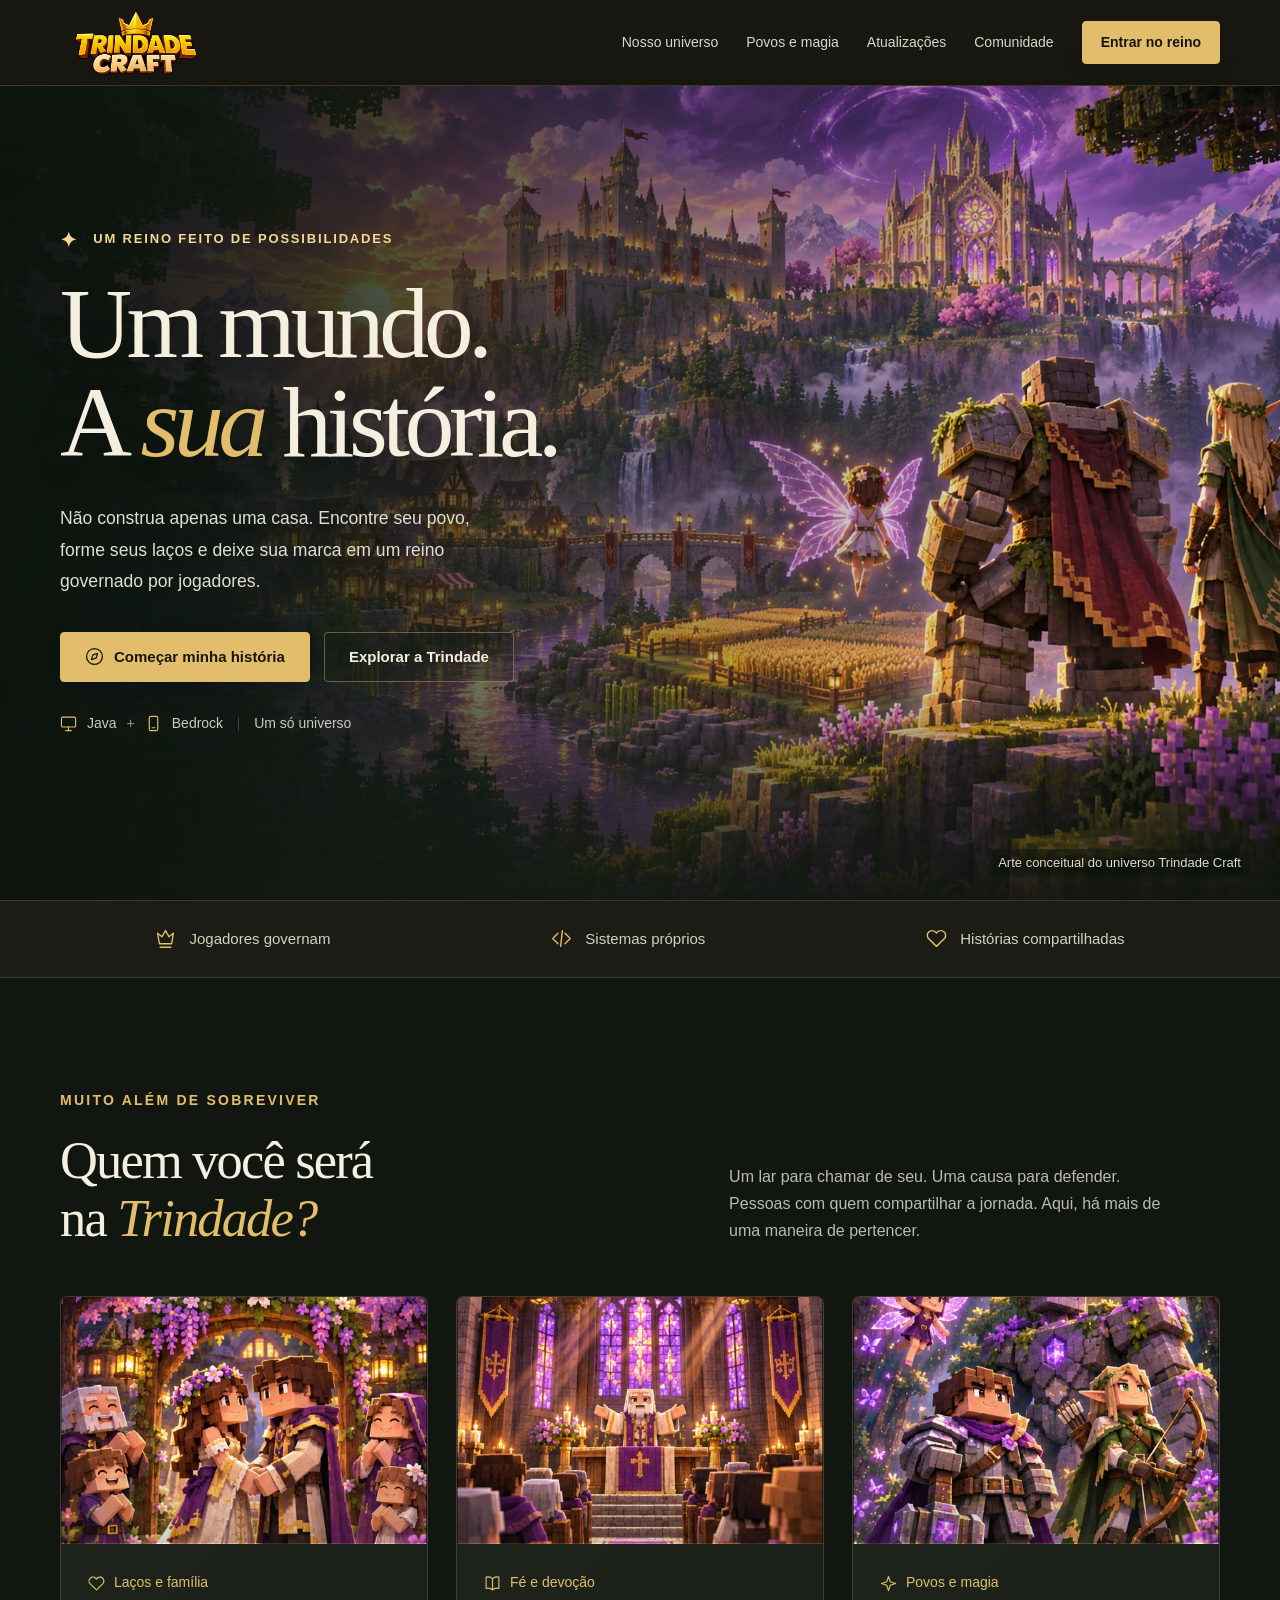
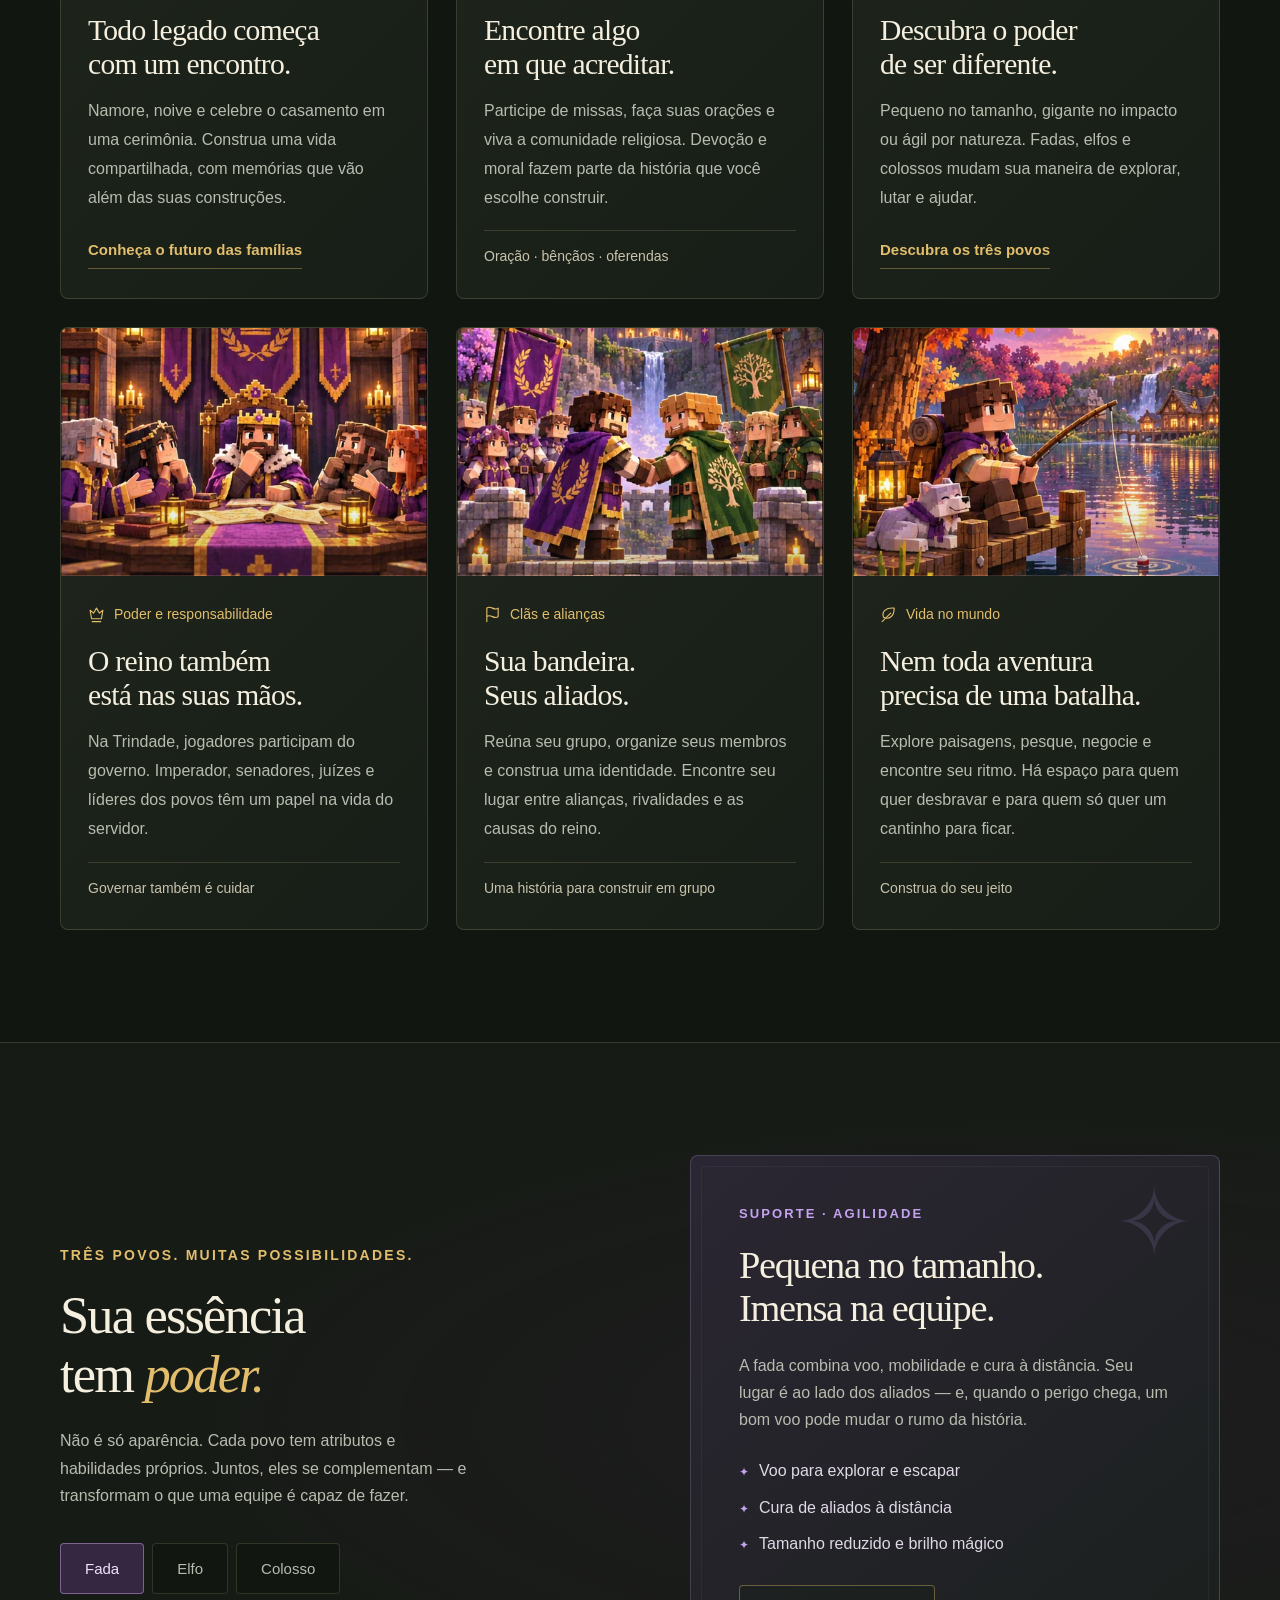
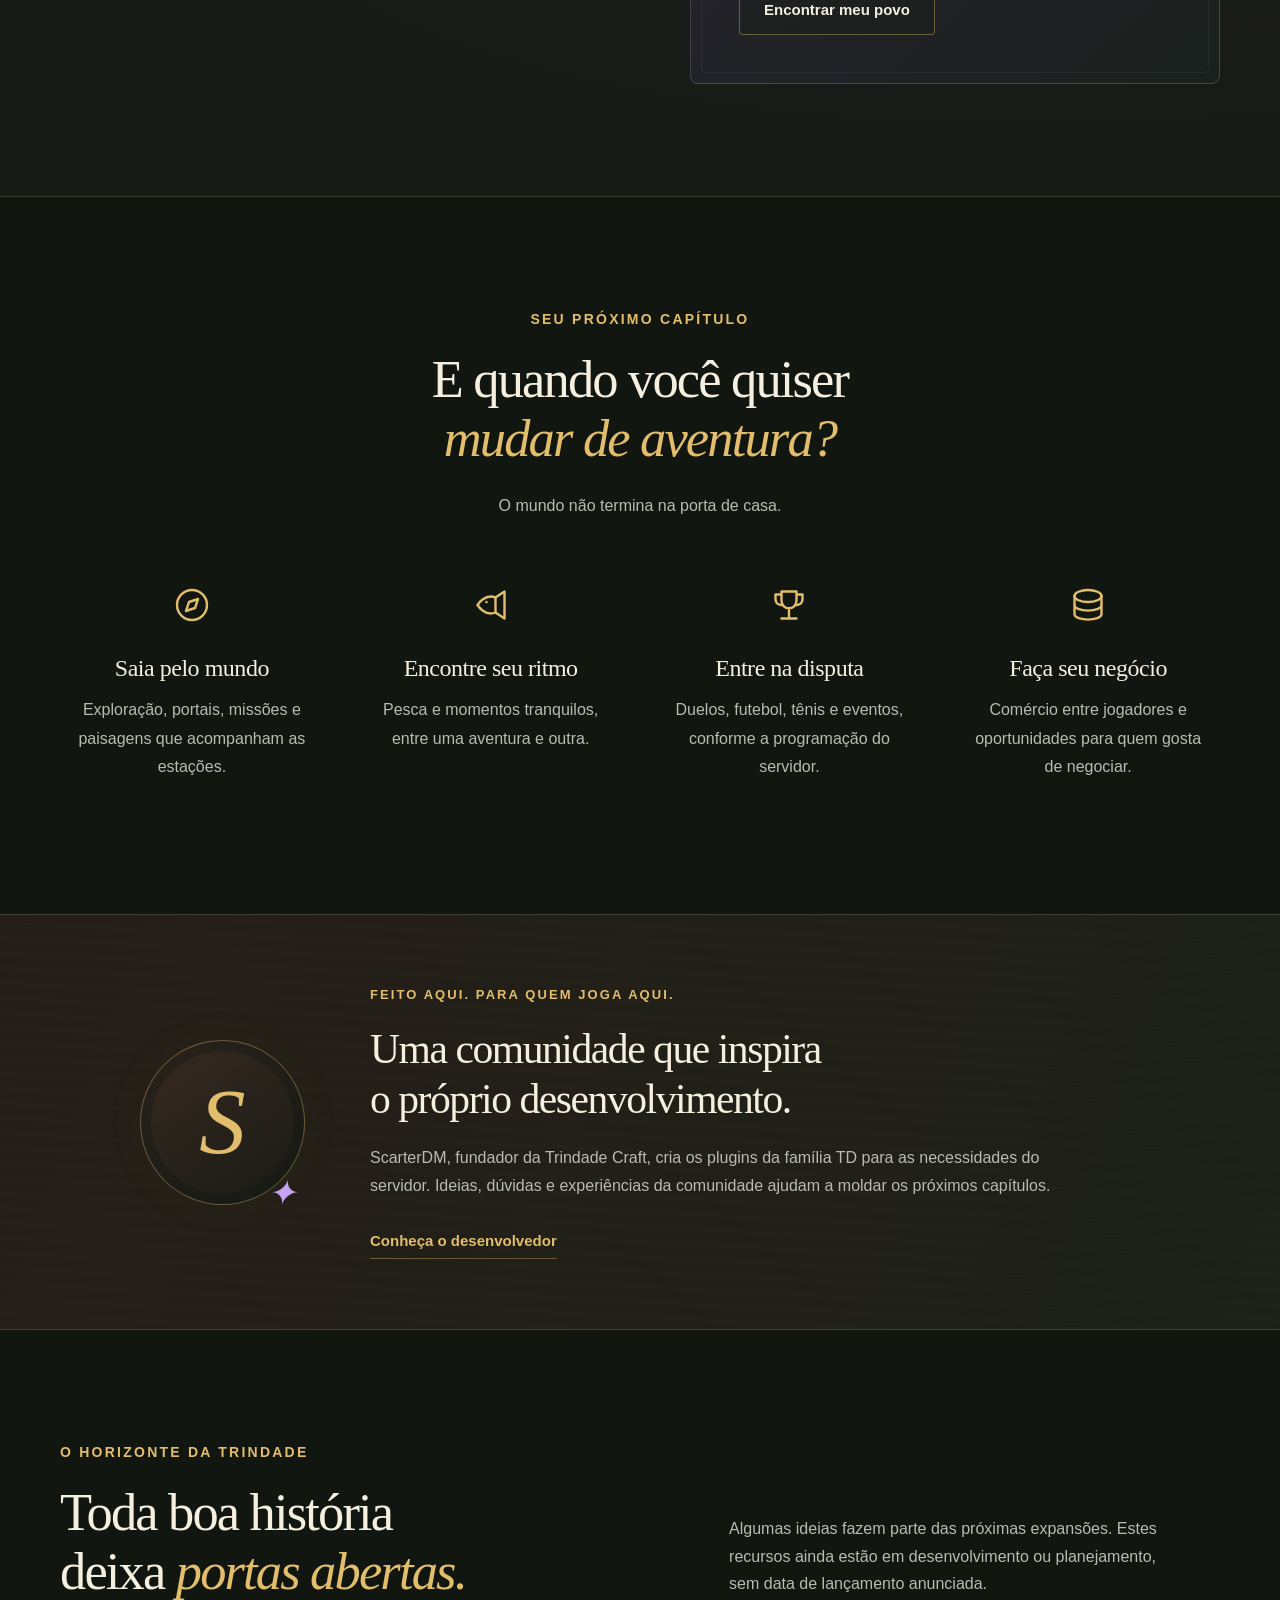
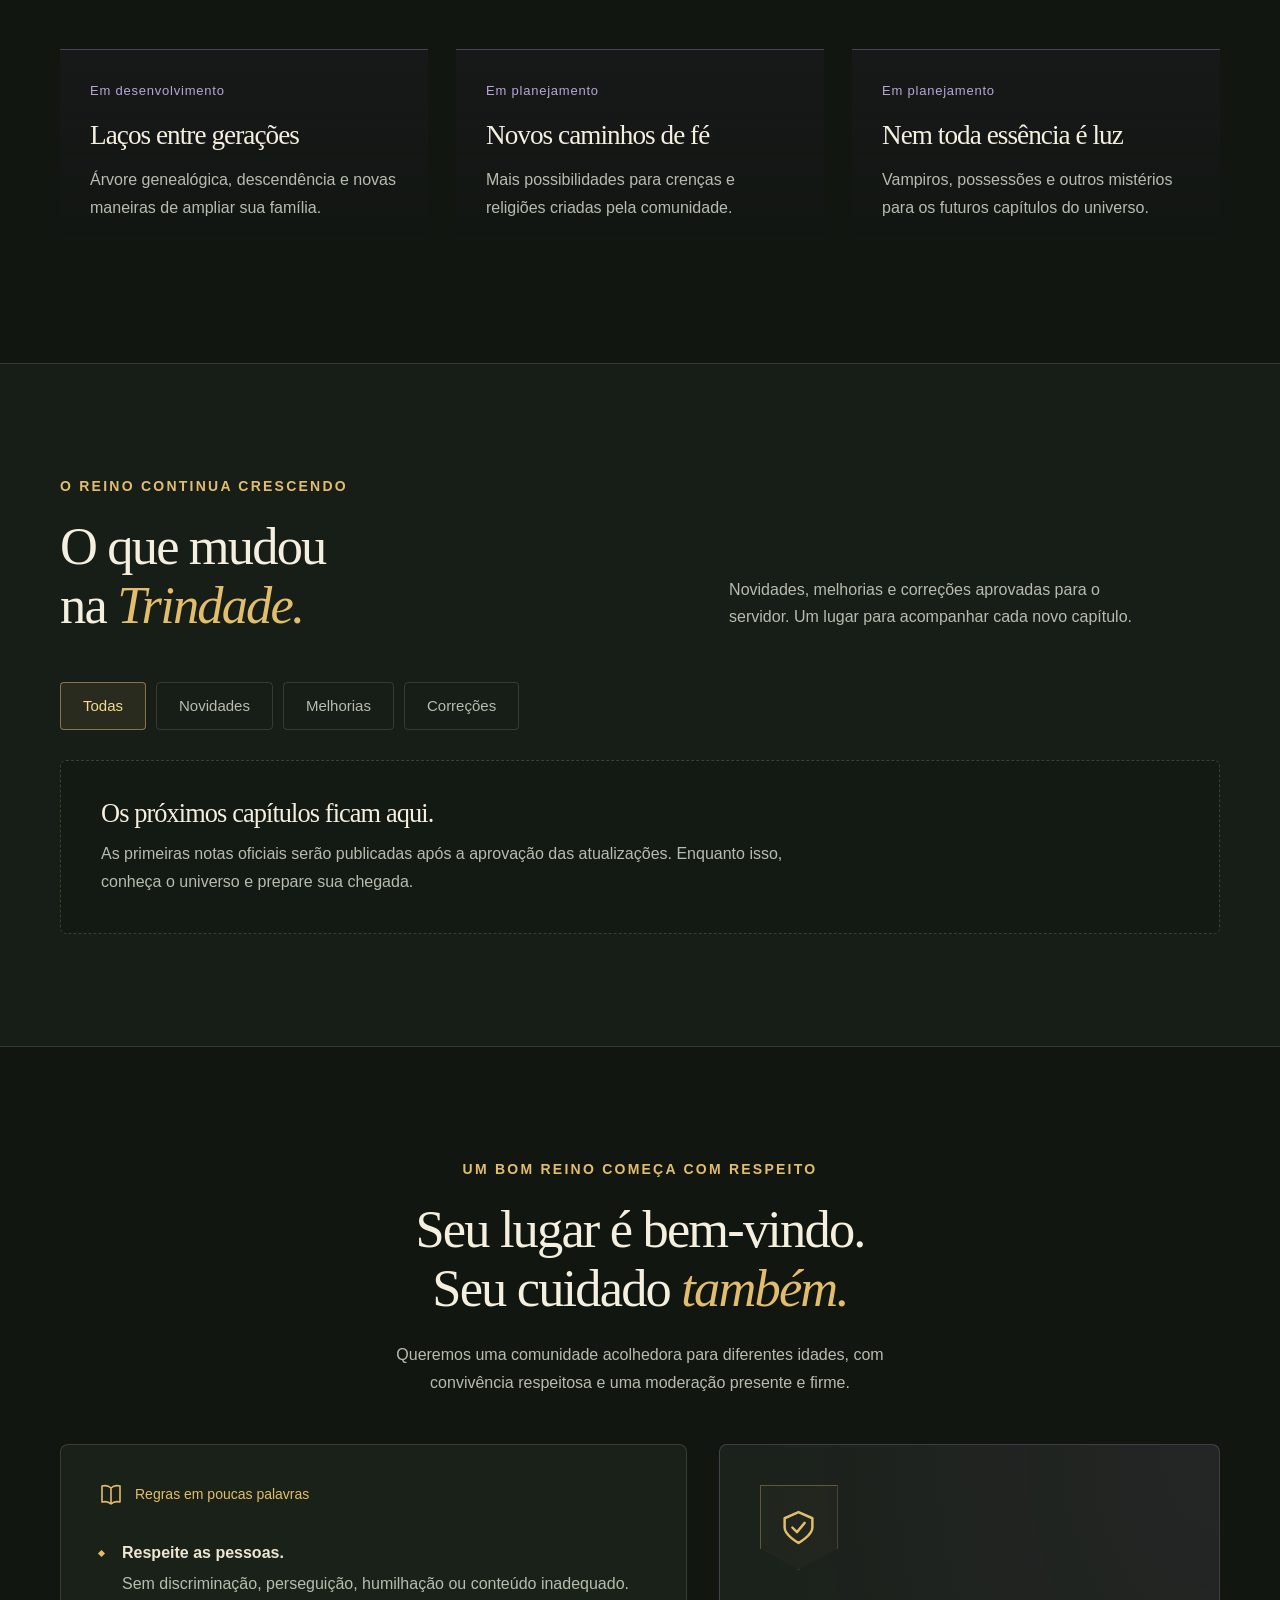
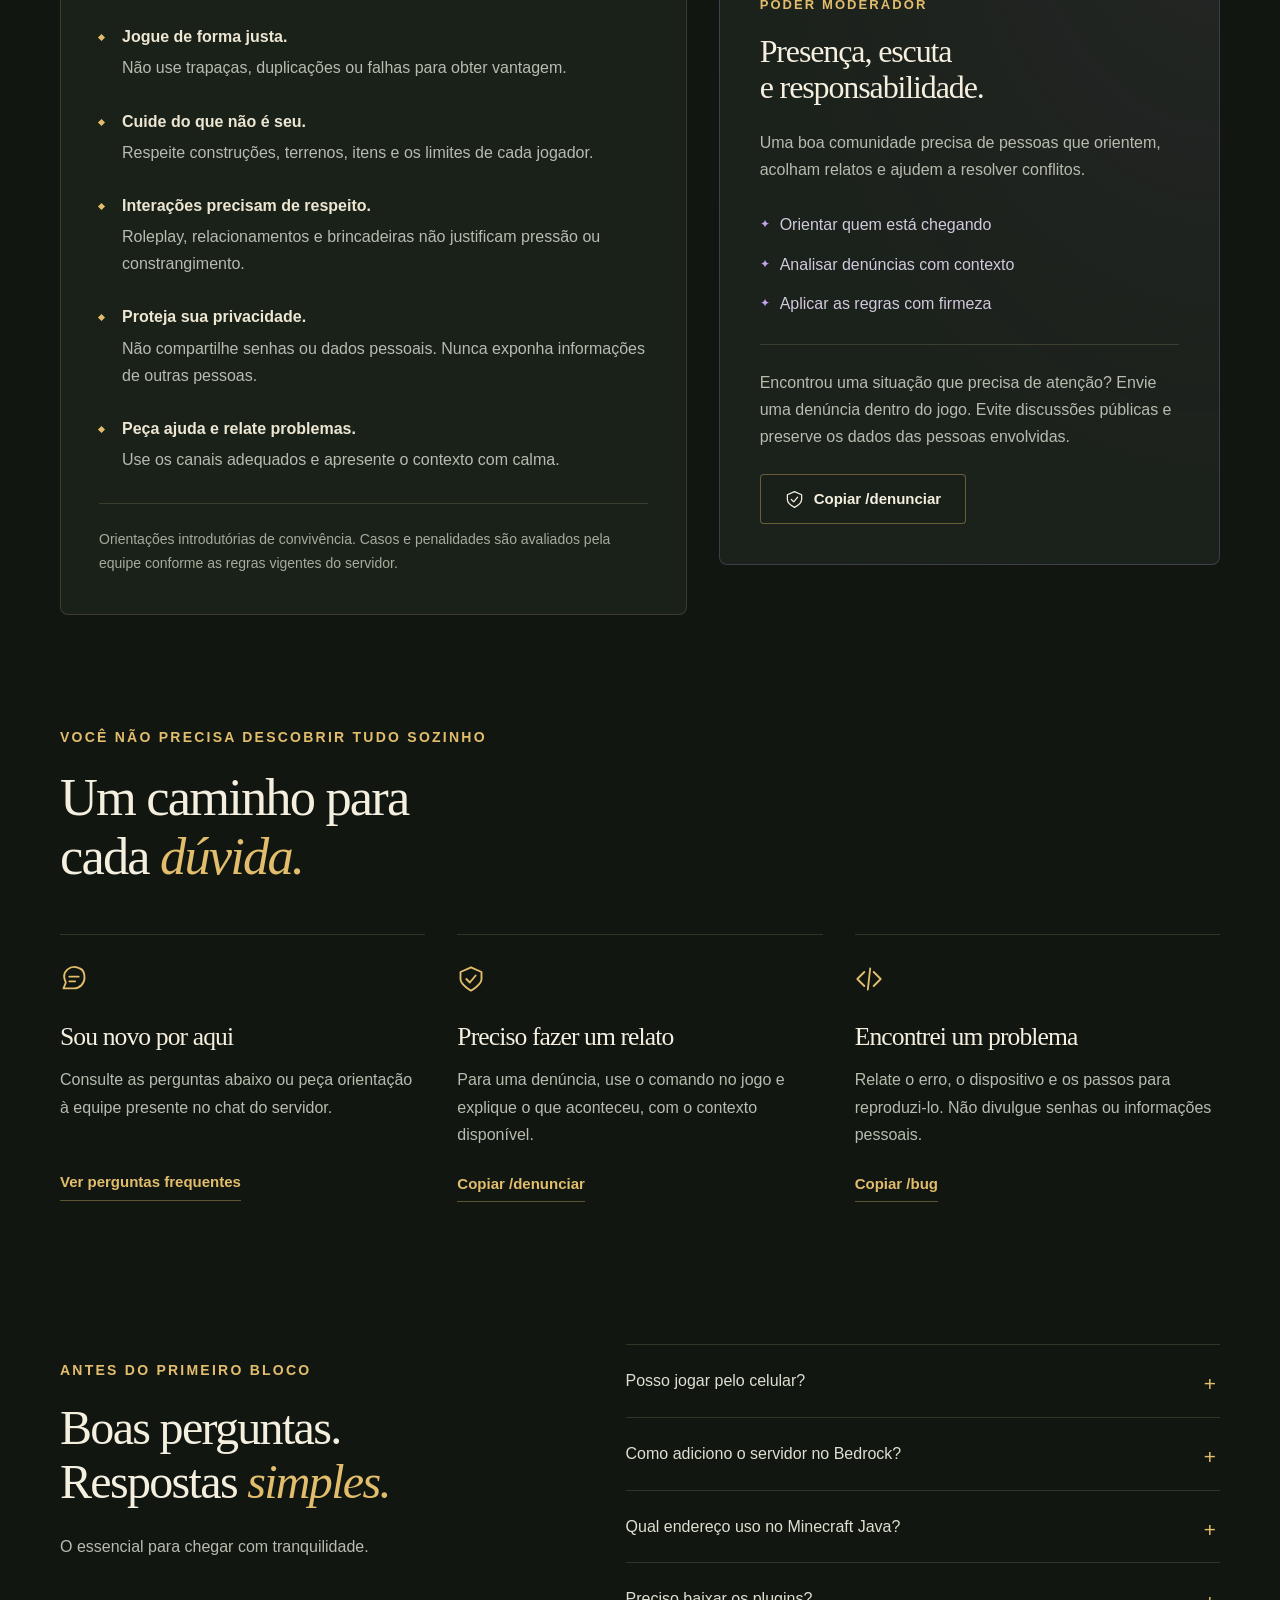
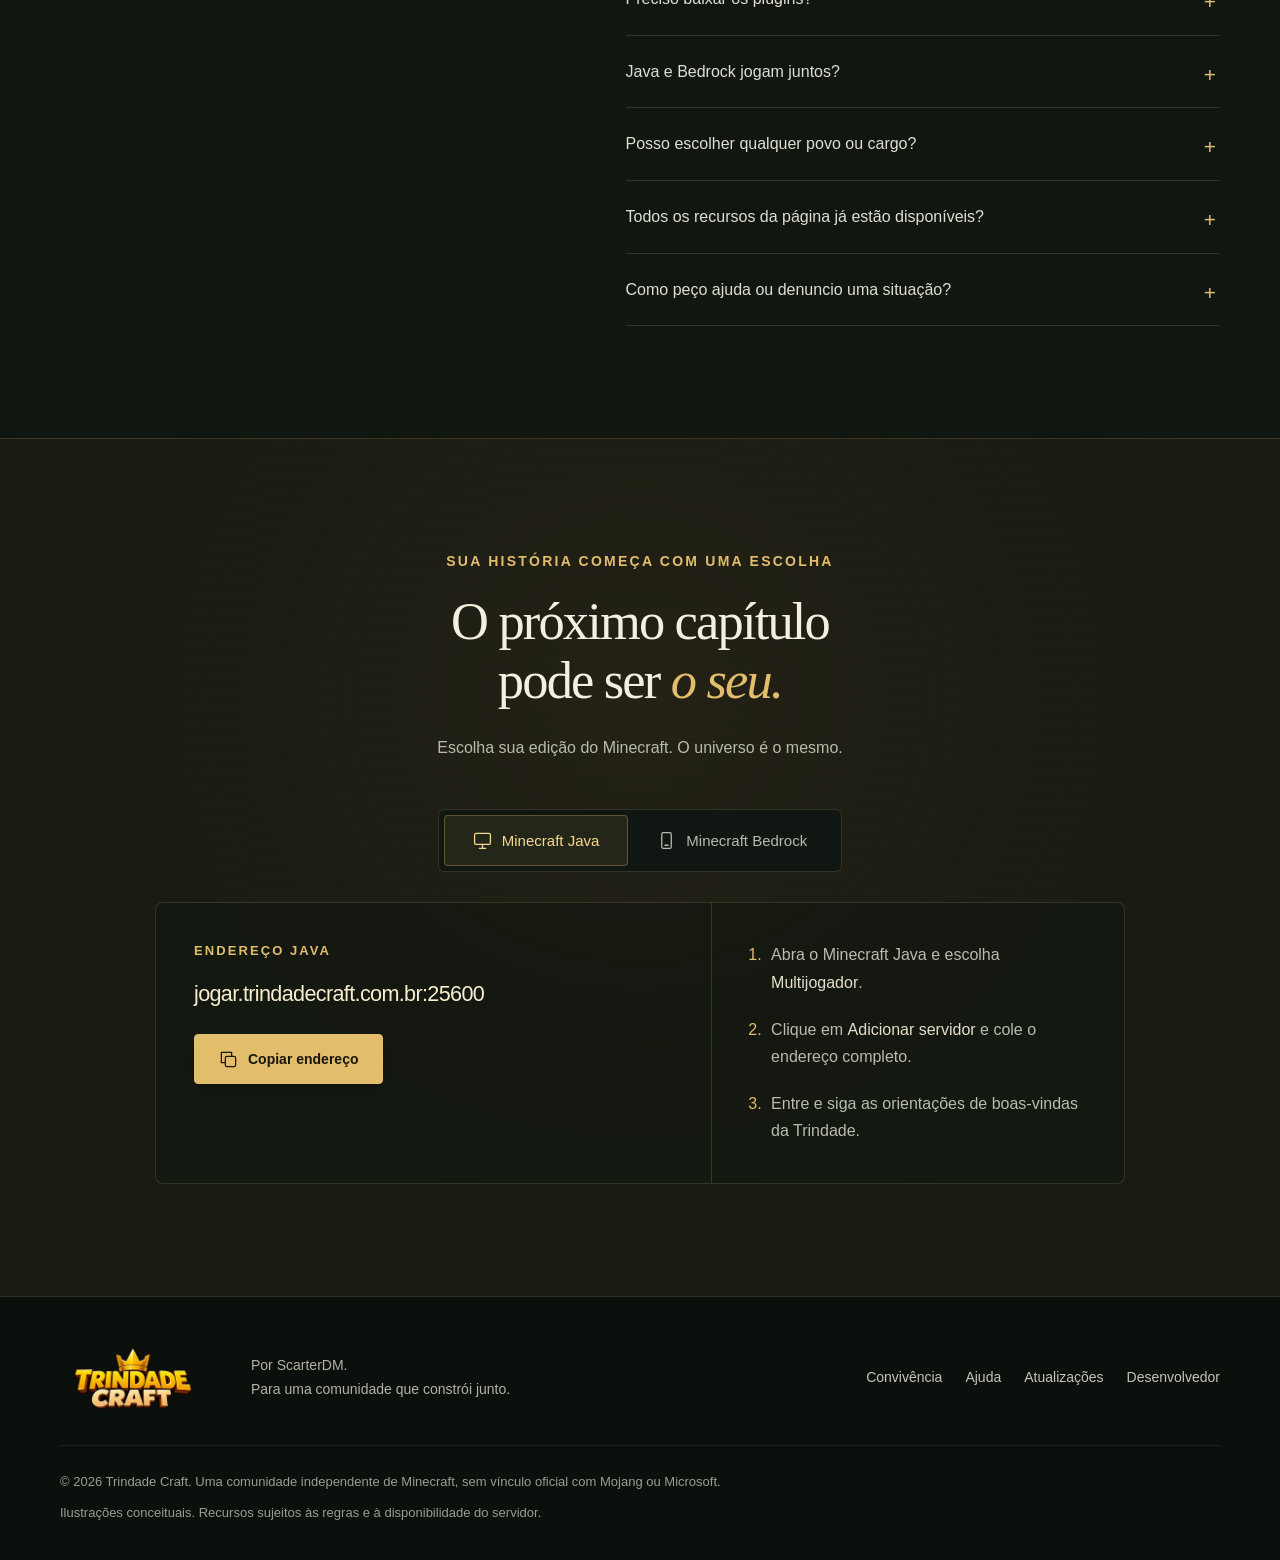
==== index.html @ 569b3e54 "Cria página da Trindade Craft com universo, ajuda, regras e acesso Java/Bedrock" ====
<!doctype html>
<html lang="pt-BR">
<head>
  <meta charset="utf-8">
  <meta name="viewport" content="width=device-width,initial-scale=1">
  <meta name="theme-color" content="#121610">
  <meta name="description" content="Na Trindade Craft, você constrói uma história: povos, magia, famílias, fé e um reino governado por jogadores. Entre pelo Minecraft Java ou Bedrock.">
  <meta property="og:type" content="website">
  <meta property="og:locale" content="pt_BR">
  <meta property="og:title" content="Trindade Craft — um mundo, a sua história">
  <meta property="og:description" content="Encontre seu povo. Construa seus laços. Deixe sua marca no reino. Java e Bedrock, juntos.">
  <meta property="og:image" content="https://scarterdm.github.io/ScarterDM/assets/reino-trindade.webp">
  <meta name="twitter:card" content="summary_large_image">
  <meta name="color-scheme" content="dark">
  <title>Trindade Craft — um mundo, a sua história</title>
  <link rel="icon" type="image/svg+xml" href="assets/coroa.svg">
  <link rel="preload" as="image" href="assets/reino-trindade.webp" fetchpriority="high">
  <link rel="stylesheet" href="site.css">
  <script src="site.js" defer></script>
</head>
<body>
  <svg class="svg-library" xmlns="http://www.w3.org/2000/svg" aria-hidden="true"><defs>
    <symbol id="i-crown" viewBox="0 0 24 24"><path d="m3 6 5 4 4-7 4 7 5-4-2 12H5L3 6Z"/><path d="M6 22h12"/></symbol>
    <symbol id="i-star" viewBox="0 0 24 24"><path d="m12 2 2.5 7.5L22 12l-7.5 2.5L12 22l-2.5-7.5L2 12l7.5-2.5L12 2Z"/></symbol>
    <symbol id="i-heart" viewBox="0 0 24 24"><path d="M20.8 4.6a5.5 5.5 0 0 0-7.8 0L12 5.7l-1.1-1.1a5.5 5.5 0 0 0-7.8 7.8L12 21l8.8-8.6a5.5 5.5 0 0 0 0-7.8Z"/></symbol>
    <symbol id="i-shield" viewBox="0 0 24 24"><path d="m12 2 9 4v6c0 5-9 10-9 10S3 17 3 12V6l9-4Z"/><path d="m8 12 3 3 5-6"/></symbol>
    <symbol id="i-flag" viewBox="0 0 24 24"><path d="M4 22V3m0 0c6-5 10 5 16 0v12c-6 5-10-5-16 0"/></symbol>
    <symbol id="i-leaf" viewBox="0 0 24 24"><path d="M20 3C8 2 2 8 5 16c8 4 15-2 15-13Z"/><path d="M3 22 15 10"/></symbol>
    <symbol id="i-book" viewBox="0 0 24 24"><path d="M12 21V5M3 3c4-1 7 0 9 2 2-2 5-3 9-2v16c-4-1-7 0-9 2-2-2-5-3-9-2V3Z"/></symbol>
    <symbol id="i-compass" viewBox="0 0 24 24"><circle cx="12" cy="12" r="10"/><path d="m16 8-2 6-6 2 2-6 6-2Z"/></symbol>
    <symbol id="i-trophy" viewBox="0 0 24 24"><path d="M7 3h10v6c0 7-10 7-10 0V3Zm5 11v7m-5 0h10M7 5H3v3c0 4 4 4 4 4m10-7h4v3c0 4-4 4-4 4"/></symbol>
    <symbol id="i-fish" viewBox="0 0 24 24"><path d="M3 12s5-8 12-5l6-4v18l-6-4c-7 3-12-5-12-5Z"/><path d="M9 10v.1m6-3v10"/></symbol>
    <symbol id="i-coin" viewBox="0 0 24 24"><ellipse cx="12" cy="6" rx="9" ry="4"/><path d="M3 6v6c0 5 18 5 18 0V6M3 12v6c0 5 18 5 18 0v-6"/></symbol>
    <symbol id="i-copy" viewBox="0 0 24 24"><rect x="8" y="8" width="13" height="13" rx="2"/><path d="M16 8V3H3v13h5"/></symbol>
    <symbol id="i-check" viewBox="0 0 24 24"><path d="m4 12 5 5L20 6"/></symbol>
    <symbol id="i-menu" viewBox="0 0 24 24"><path d="M3 6h18M3 12h18M3 18h18"/></symbol>
    <symbol id="i-close" viewBox="0 0 24 24"><path d="m5 5 14 14M19 5 5 19"/></symbol>
    <symbol id="i-desktop" viewBox="0 0 24 24"><rect x="2" y="3" width="20" height="14" rx="2"/><path d="M8 22h8m-4-5v5"/></symbol>
    <symbol id="i-phone" viewBox="0 0 24 24"><rect x="6" y="2" width="12" height="20" rx="2"/><path d="M10 18h4"/></symbol>
    <symbol id="i-chat" viewBox="0 0 24 24"><path d="M21 11c0 5-4 9-9 9H3l2-5c-5-10 5-16 12-12 3 1 4 4 4 8Z"/><path d="M8 10h8m-8 4h5"/></symbol>
    <symbol id="i-code" viewBox="0 0 24 24"><path d="m8 6-6 6 6 6m8-12 6 6-6 6m-3-15-2 18"/></symbol>
  </defs></svg>
  <a class="skip-link" href="#conteudo">Pular para o conteúdo</a>
  <header class="site-header">
    <div class="header-inner wrap">
      <a class="brand" href="#inicio" aria-label="Trindade Craft, início"><img src="assets/logo-trindade.webp" alt="Trindade Craft" width="1923" height="818"></a>
      <button class="menu-toggle" type="button" aria-expanded="false" aria-controls="navegacao" aria-label="Abrir navegação"><svg><use href="#i-menu"/></svg></button>
      <nav id="navegacao" aria-label="Navegação principal">
        <a href="#universo">Nosso universo</a><a href="#povos">Povos e magia</a><a href="#atualizacoes">Atualizações</a><a href="#comunidade">Comunidade</a>
        <a class="button button-small" href="#jogar">Entrar no reino</a>
      </nav>
    </div>
  </header>
  <main id="conteudo">
    <section class="hero" id="inicio" aria-labelledby="hero-title">
      <img class="hero-image" src="assets/reino-trindade.webp" alt="Ilustração do universo da Trindade: um reino entre montanhas, com castelo, catedral e três aventureiros — fada, colosso e elfo." width="1672" height="941" fetchpriority="high">
      <div class="hero-shade"></div><div class="motes" aria-hidden="true"><i></i><i></i><i></i><i></i><i></i></div>
      <div class="wrap hero-content">
        <p class="eyebrow"><span class="ornament">✦</span> Um reino feito de possibilidades</p>
        <h1 id="hero-title">Um mundo.<br>A <em>sua</em> história.</h1>
        <p class="hero-copy">Não construa apenas uma casa. Encontre seu povo, forme seus laços e deixe sua marca em um reino governado por jogadores.</p>
        <div class="button-row"><a class="button" href="#jogar"><svg><use href="#i-compass"/></svg> Começar minha história</a><a class="button button-ghost" href="#universo">Explorar a Trindade</a></div>
        <p class="hero-platforms"><svg><use href="#i-desktop"/></svg> Java <span>+</span><svg><use href="#i-phone"/></svg> Bedrock <span class="platform-divider"></span> Um só universo</p>
      </div>
      <div class="hero-caption">Arte conceitual do universo Trindade Craft</div>
    </section>
    <div class="kingdom-ribbon" aria-label="O que torna a Trindade especial"><div class="wrap"><span><svg><use href="#i-crown"/></svg> Jogadores governam</span><span><svg><use href="#i-code"/></svg> Sistemas próprios</span><span><svg><use href="#i-heart"/></svg> Histórias compartilhadas</span></div></div>

    <section class="section wrap" id="universo" aria-labelledby="universe-title">
      <div class="section-heading split-heading"><div><p class="eyebrow">Muito além de sobreviver</p><h2 id="universe-title">Quem você será<br>na <em>Trindade?</em></h2></div><p>Um lar para chamar de seu. Uma causa para defender. Pessoas com quem compartilhar a jornada. Aqui, há mais de uma maneira de pertencer.</p></div>
      <div class="stories-grid">
        <article class="story-card"><div class="story-art art-family" role="img" aria-label="Ilustração de uma cerimônia de casamento em uma vila medieval"></div><div class="story-body"><span class="story-category"><svg><use href="#i-heart"/></svg> Laços e família</span><h3>Todo legado começa<br>com um encontro.</h3><p>Namore, noive e celebre o casamento em uma cerimônia. Construa uma vida compartilhada, com memórias que vão além das suas construções.</p><a class="text-link" href="#horizonte">Conheça o futuro das famílias</a></div></article>
        <article class="story-card"><div class="story-art art-faith" role="img" aria-label="Ilustração de uma missa em uma catedral com vitrais roxos"></div><div class="story-body"><span class="story-category"><svg><use href="#i-book"/></svg> Fé e devoção</span><h3>Encontre algo<br>em que acreditar.</h3><p>Participe de missas, faça suas orações e viva a comunidade religiosa. Devoção e moral fazem parte da história que você escolhe construir.</p><span class="detail-chip">Oração · bênçãos · oferendas</span></div></article>
        <article class="story-card"><div class="story-art art-magic" role="img" aria-label="Ilustração de uma fada, um elfo e um colosso em uma floresta encantada"></div><div class="story-body"><span class="story-category"><svg><use href="#i-star"/></svg> Povos e magia</span><h3>Descubra o poder<br>de ser diferente.</h3><p>Pequeno no tamanho, gigante no impacto ou ágil por natureza. Fadas, elfos e colossos mudam sua maneira de explorar, lutar e ajudar.</p><a class="text-link" href="#povos">Descubra os três povos</a></div></article>
        <article class="story-card"><div class="story-art art-council" role="img" aria-label="Ilustração de um conselho de jogadores em um salão imperial"></div><div class="story-body"><span class="story-category"><svg><use href="#i-crown"/></svg> Poder e responsabilidade</span><h3>O reino também<br>está nas suas mãos.</h3><p>Na Trindade, jogadores participam do governo. Imperador, senadores, juízes e líderes dos povos têm um papel na vida do servidor.</p><span class="detail-chip">Governar também é cuidar</span></div></article>
        <article class="story-card"><div class="story-art art-clans" role="img" aria-label="Ilustração de líderes de clãs se encontrando diante de suas bandeiras"></div><div class="story-body"><span class="story-category"><svg><use href="#i-flag"/></svg> Clãs e alianças</span><h3>Sua bandeira.<br>Seus aliados.</h3><p>Reúna seu grupo, organize seus membros e construa uma identidade. Encontre seu lugar entre alianças, rivalidades e as causas do reino.</p><span class="detail-chip">Uma história para construir em grupo</span></div></article>
        <article class="story-card"><div class="story-art art-world" role="img" aria-label="Ilustração de uma aventura tranquila com pesca e uma vila junto ao lago"></div><div class="story-body"><span class="story-category"><svg><use href="#i-leaf"/></svg> Vida no mundo</span><h3>Nem toda aventura<br>precisa de uma batalha.</h3><p>Explore paisagens, pesque, negocie e encontre seu ritmo. Há espaço para quem quer desbravar e para quem só quer um cantinho para ficar.</p><span class="detail-chip">Construa do seu jeito</span></div></article>
      </div>
    </section>

    <section class="peoples-section section" id="povos" aria-labelledby="peoples-title"><div class="wrap peoples-layout">
      <div class="peoples-intro"><p class="eyebrow">Três povos. Muitas possibilidades.</p><h2 id="peoples-title">Sua essência<br>tem <em>poder.</em></h2><p>Não é só aparência. Cada povo tem atributos e habilidades próprios. Juntos, eles se complementam — e transformam o que uma equipe é capaz de fazer.</p><div class="people-tabs" role="tablist" aria-label="Conheça os povos"><button type="button" role="tab" id="tab-fada" aria-controls="people-panel" aria-selected="true" data-race="fada">Fada</button><button type="button" role="tab" id="tab-elfo" aria-controls="people-panel" aria-selected="false" tabindex="-1" data-race="elfo">Elfo</button><button type="button" role="tab" id="tab-colosso" aria-controls="people-panel" aria-selected="false" tabindex="-1" data-race="colosso">Colosso</button></div><noscript><p>Os três povos são fadas de suporte, elfos ágeis e colossos de força e impacto.</p></noscript></div>
      <div class="people-panel" id="people-panel" role="tabpanel" aria-labelledby="tab-fada" tabindex="0"><div class="people-glyph" aria-hidden="true">✧</div><p class="eyebrow" id="race-role">Suporte · agilidade</p><h3 id="race-name">Pequena no tamanho.<br>Imensa na equipe.</h3><p id="race-description">A fada combina voo, mobilidade e cura à distância. Seu lugar é ao lado dos aliados — e, quando o perigo chega, um bom voo pode mudar o rumo da história.</p><ul class="ability-list" id="race-abilities"><li>Voo para explorar e escapar</li><li>Cura de aliados à distância</li><li>Tamanho reduzido e brilho mágico</li></ul><a class="button button-ghost" href="#jogar">Encontrar meu povo</a></div>
    </div></section>

    <section class="section wrap activities" aria-labelledby="activities-title"><div class="section-heading centered"><p class="eyebrow">Seu próximo capítulo</p><h2 id="activities-title">E quando você quiser<br><em>mudar de aventura?</em></h2><p>O mundo não termina na porta de casa.</p></div><div class="activity-grid">
      <article><svg><use href="#i-compass"/></svg><h3>Saia pelo mundo</h3><p>Exploração, portais, missões e paisagens que acompanham as estações.</p></article><article><svg><use href="#i-fish"/></svg><h3>Encontre seu ritmo</h3><p>Pesca e momentos tranquilos, entre uma aventura e outra.</p></article><article><svg><use href="#i-trophy"/></svg><h3>Entre na disputa</h3><p>Duelos, futebol, tênis e eventos, conforme a programação do servidor.</p></article><article><svg><use href="#i-coin"/></svg><h3>Faça seu negócio</h3><p>Comércio entre jogadores e oportunidades para quem gosta de negociar.</p></article>
    </div></section>

    <section class="founder-band"><div class="wrap founder-layout"><div class="founder-monogram" aria-hidden="true">S<span>✦</span></div><div><p class="eyebrow">Feito aqui. Para quem joga aqui.</p><h2>Uma comunidade que inspira<br>o próprio desenvolvimento.</h2><p>ScarterDM, fundador da Trindade Craft, cria os plugins da família TD para as necessidades do servidor. Ideias, dúvidas e experiências da comunidade ajudam a moldar os próximos capítulos.</p><a class="text-link" href="https://github.com/ScarterDM" target="_blank" rel="noopener noreferrer">Conheça o desenvolvedor</a></div></div></section>

    <section class="section wrap" id="horizonte" aria-labelledby="horizon-title"><div class="section-heading split-heading"><div><p class="eyebrow">O horizonte da Trindade</p><h2 id="horizon-title">Toda boa história<br>deixa <em>portas abertas.</em></h2></div><p>Algumas ideias fazem parte das próximas expansões. Estes recursos ainda estão em desenvolvimento ou planejamento, sem data de lançamento anunciada.</p></div><div class="horizon-grid"><article><span class="development-label">Em desenvolvimento</span><h3>Laços entre gerações</h3><p>Árvore genealógica, descendência e novas maneiras de ampliar sua família.</p></article><article><span class="development-label">Em planejamento</span><h3>Novos caminhos de fé</h3><p>Mais possibilidades para crenças e religiões criadas pela comunidade.</p></article><article><span class="development-label">Em planejamento</span><h3>Nem toda essência é luz</h3><p>Vampiros, possessões e outros mistérios para os futuros capítulos do universo.</p></article></div></section>

    <section class="section updates-section" id="atualizacoes" aria-labelledby="updates-title"><div class="wrap"><div class="section-heading split-heading"><div><p class="eyebrow">O reino continua crescendo</p><h2 id="updates-title">O que mudou<br>na <em>Trindade.</em></h2></div><p>Novidades, melhorias e correções aprovadas para o servidor. Um lugar para acompanhar cada novo capítulo.</p></div><div class="update-filters" role="group" aria-label="Filtrar notas de atualização"><button type="button" class="filter active" aria-pressed="true" data-filter="todas">Todas</button><button type="button" class="filter" aria-pressed="false" data-filter="novidade">Novidades</button><button type="button" class="filter" aria-pressed="false" data-filter="melhoria">Melhorias</button><button type="button" class="filter" aria-pressed="false" data-filter="correcao">Correções</button></div><div id="updates-list" class="updates-list" aria-live="polite"><div class="updates-empty"><svg><use href="#i-book"/></svg><div><h3>Os próximos capítulos ficam aqui.</h3><p>As primeiras notas oficiais serão publicadas após a aprovação das atualizações. Enquanto isso, conheça o universo e prepare sua chegada.</p></div></div></div></div></section>

    <section class="section wrap community-section" id="comunidade" aria-labelledby="community-title"><div class="section-heading centered"><p class="eyebrow">Um bom reino começa com respeito</p><h2 id="community-title">Seu lugar é bem-vindo.<br>Seu cuidado <em>também.</em></h2><p>Queremos uma comunidade acolhedora para diferentes idades, com convivência respeitosa e uma moderação presente e firme.</p></div><div class="community-layout"><div class="rules-panel" id="regras"><span class="panel-kicker"><svg><use href="#i-book"/></svg> Regras em poucas palavras</span><ul class="rules-list"><li><strong>Respeite as pessoas.</strong><span>Sem discriminação, perseguição, humilhação ou conteúdo inadequado.</span></li><li><strong>Jogue de forma justa.</strong><span>Não use trapaças, duplicações ou falhas para obter vantagem.</span></li><li><strong>Cuide do que não é seu.</strong><span>Respeite construções, terrenos, itens e os limites de cada jogador.</span></li><li><strong>Interações precisam de respeito.</strong><span>Roleplay, relacionamentos e brincadeiras não justificam pressão ou constrangimento.</span></li><li><strong>Proteja sua privacidade.</strong><span>Não compartilhe senhas ou dados pessoais. Nunca exponha informações de outras pessoas.</span></li><li><strong>Peça ajuda e relate problemas.</strong><span>Use os canais adequados e apresente o contexto com calma.</span></li></ul><p class="small-note">Orientações introdutórias de convivência. Casos e penalidades são avaliados pela equipe conforme as regras vigentes do servidor.</p></div><aside class="moderation-panel"><div class="moderation-emblem"><svg><use href="#i-shield"/></svg></div><p class="eyebrow">Poder Moderador</p><h3>Presença, escuta<br>e responsabilidade.</h3><p>Uma boa comunidade precisa de pessoas que orientem, acolham relatos e ajudem a resolver conflitos.</p><div class="moderation-principles"><span>Orientar quem está chegando</span><span>Analisar denúncias com contexto</span><span>Aplicar as regras com firmeza</span></div><p>Encontrou uma situação que precisa de atenção? Envie uma denúncia dentro do jogo. Evite discussões públicas e preserve os dados das pessoas envolvidas.</p><button class="button button-ghost" type="button" data-copy="/denunciar"><svg><use href="#i-shield"/></svg> Copiar /denunciar</button></aside></div></section>

    <section class="section wrap help-section" id="ajuda" aria-labelledby="help-title"><div class="section-heading"><p class="eyebrow">Você não precisa descobrir tudo sozinho</p><h2 id="help-title">Um caminho para<br>cada <em>dúvida.</em></h2></div><div class="help-grid"><article><svg><use href="#i-chat"/></svg><h3>Sou novo por aqui</h3><p>Consulte as perguntas abaixo ou peça orientação à equipe presente no chat do servidor.</p><a class="text-link" href="#perguntas">Ver perguntas frequentes</a></article><article><svg><use href="#i-shield"/></svg><h3>Preciso fazer um relato</h3><p>Para uma denúncia, use o comando no jogo e explique o que aconteceu, com o contexto disponível.</p><button class="text-link" type="button" data-copy="/denunciar">Copiar /denunciar</button></article><article><svg><use href="#i-code"/></svg><h3>Encontrei um problema</h3><p>Relate o erro, o dispositivo e os passos para reproduzi-lo. Não divulgue senhas ou informações pessoais.</p><button class="text-link" type="button" data-copy="/bug">Copiar /bug</button></article></div></section>

    <section class="section wrap faq-section" id="perguntas" aria-labelledby="faq-title"><div class="faq-intro"><p class="eyebrow">Antes do primeiro bloco</p><h2 id="faq-title">Boas perguntas.<br>Respostas <em>simples.</em></h2><p>O essencial para chegar com tranquilidade.</p></div><div class="faq-list"><details><summary>Posso jogar pelo celular?</summary><div><p>Sim, pelo Minecraft Bedrock. Adicione <strong>bedrock.trindadecraft.com.br</strong> e use a porta <strong>443</strong>. No Java, o endereço é diferente. Os dois estão na seção Como entrar.</p></div></details><details><summary>Como adiciono o servidor no Bedrock?</summary><div><p>Abra Jogar, entre em Servidores e procure Adicionar servidor, quando essa opção estiver disponível. Preencha o nome Trindade Craft, o endereço Bedrock e a porta 443. Os botões automáticos abaixo ajudam em dispositivos compatíveis.</p><p>Em consoles, a adição de servidores personalizados depende das opções oferecidas pela plataforma.</p></div></details><details><summary>Qual endereço uso no Minecraft Java?</summary><div><p>Em Multijogador, escolha Adicionar servidor e informe <strong>jogar.trindadecraft.com.br:25600</strong>. Copie o endereço completo, incluindo a porta.</p></div></details><details><summary>Preciso baixar os plugins?</summary><div><p>Não. Os plugins são executados pelo servidor. Você precisa do Minecraft compatível; quando oferecido, o pacote de recursos do servidor permite ver seus elementos visuais personalizados.</p></div></details><details><summary>Java e Bedrock jogam juntos?</summary><div><p>Sim. A Trindade utiliza uma ponte entre as edições. Algumas interfaces, efeitos e recursos visuais podem variar entre dispositivos e versões.</p></div></details><details><summary>Posso escolher qualquer povo ou cargo?</summary><div><p>Os povos seguem as opções do oráculo e as regras de balanceamento configuradas no servidor. Cargos e lideranças seguem seus próprios critérios, vagas e aprovações. Entrar no servidor não garante um cargo.</p></div></details><details><summary>Todos os recursos da página já estão disponíveis?</summary><div><p>Os sistemas evoluem por etapas e podem ter módulos temporariamente desativados. Recursos marcados como em desenvolvimento ou planejamento ainda não são uma promessa de lançamento. Consulte as notas oficiais e as orientações da equipe.</p></div></details><details><summary>Como peço ajuda ou denuncio uma situação?</summary><div><p>Peça orientação no chat à equipe presente. Para uma denúncia, use <strong>/denunciar</strong>. Para falhas do servidor, use <strong>/bug</strong>. Não compartilhe sua senha, nem exponha dados pessoais no chat.</p></div></details></div></section>

    <section class="section join-section" id="jogar" aria-labelledby="join-title"><div class="wrap"><div class="section-heading centered"><p class="eyebrow">Sua história começa com uma escolha</p><h2 id="join-title">O próximo capítulo<br>pode ser <em>o seu.</em></h2><p>Escolha sua edição do Minecraft. O universo é o mesmo.</p></div><div class="join-tabs" role="tablist" aria-label="Escolha sua edição do Minecraft"><button type="button" id="tab-java" role="tab" aria-selected="true" aria-controls="join-java" data-edition="java"><svg><use href="#i-desktop"/></svg> Minecraft Java</button><button type="button" id="tab-bedrock" role="tab" aria-selected="false" aria-controls="join-bedrock" tabindex="-1" data-edition="bedrock"><svg><use href="#i-phone"/></svg> Minecraft Bedrock</button></div>
      <div class="join-panel" id="join-java" role="tabpanel" aria-labelledby="tab-java"><div class="join-address"><p class="eyebrow">Endereço Java</p><code>jogar.trindadecraft.com.br:25600</code><button type="button" class="button" data-copy="jogar.trindadecraft.com.br:25600"><svg><use href="#i-copy"/></svg> Copiar endereço</button></div><ol class="join-steps"><li>Abra o Minecraft Java e escolha <strong>Multijogador</strong>.</li><li>Clique em <strong>Adicionar servidor</strong> e cole o endereço completo.</li><li>Entre e siga as orientações de boas-vindas da Trindade.</li></ol></div>
      <div class="join-panel" id="join-bedrock" role="tabpanel" aria-labelledby="tab-bedrock" hidden><div class="join-address"><p class="eyebrow">Endereço Bedrock</p><code>bedrock.trindadecraft.com.br</code><span class="port-chip">Porta <strong>443</strong></span><div class="button-row"><button type="button" class="button" data-copy="bedrock.trindadecraft.com.br"><svg><use href="#i-copy"/></svg> Copiar endereço</button><button type="button" class="button button-ghost" data-copy="443">Copiar porta</button></div><div class="bedrock-links"><a href="minecraft://?addExternalServer=Trindade%20Craft%7Cbedrock.trindadecraft.com.br%3A443">Adicionar ao Minecraft</a><a href="minecraft://connect?serverUrl=bedrock.trindadecraft.com.br&amp;serverPort=443">Abrir conexão direta</a></div><p class="small-note">Os atalhos dependem do dispositivo e da versão do Minecraft. Se não abrirem o jogo, use os dados acima.</p></div><ol class="join-steps"><li>Abra o Minecraft Bedrock e entre em <strong>Jogar · Servidores</strong>.</li><li>Quando disponível, escolha <strong>Adicionar servidor</strong>.</li><li>Informe o nome <strong>Trindade Craft</strong>, o endereço e a porta <strong>443</strong>.</li></ol></div>
    </div></section>
  </main>
  <footer class="site-footer"><div class="wrap footer-main"><a class="brand footer-brand" href="#inicio" aria-label="Voltar ao início"><img src="assets/logo-trindade.webp" alt="Trindade Craft" width="1923" height="818" loading="lazy"></a><p>Por ScarterDM.<br>Para uma comunidade que constrói junto.</p><nav aria-label="Navegação do rodapé"><a href="#regras">Convivência</a><a href="#ajuda">Ajuda</a><a href="#atualizacoes">Atualizações</a><a href="https://github.com/ScarterDM" target="_blank" rel="noopener noreferrer">Desenvolvedor</a></nav></div><div class="wrap footer-bottom"><p>© 2026 Trindade Craft. Uma comunidade independente de Minecraft, sem vínculo oficial com Mojang ou Microsoft.</p><p>Ilustrações conceituais. Recursos sujeitos às regras e à disponibilidade do servidor.</p></div></footer>
  <div class="toast" id="toast" role="status" aria-live="polite" hidden></div>
  <noscript><div class="no-script">Você pode navegar pela página sem JavaScript. Para ver os dados Bedrock, consulte as perguntas frequentes. Os botões de copiar e as abas precisam de JavaScript.</div></noscript>
</body>
</html>
---- site.css ----
:root{--bg:#111611;--bg-deep:#0c100d;--surface:#1a211a;--surface-2:#20261e;--ink:#f5efdf;--muted:#b8bcaf;--gold:#e2bd6c;--gold-light:#f5d992;--purple:#c4a3f0;--line:rgba(218,199,153,.17);--wood:#261f19;--display:Georgia,'Times New Roman',serif;--body:'Segoe UI',Arial,sans-serif;--radius:8px;--wrap:1160px}
*{box-sizing:border-box}html{scroll-behavior:smooth;scroll-padding-top:100px}body{margin:0;background:var(--bg);color:var(--ink);font:400 1rem/1.7 var(--body);overflow-wrap:break-word}button,a,input{touch-action:manipulation}button,a{ -webkit-tap-highlight-color:transparent}a{color:inherit;text-decoration:none}button{font:inherit;color:inherit;cursor:pointer}button:disabled{cursor:default}img{max-width:100%;display:block}svg{width:24px;height:24px;fill:none;stroke:currentColor;stroke-width:1.6;stroke-linecap:round;stroke-linejoin:round;flex-shrink:0}button svg,a svg{width:19px;height:19px}[hidden]{display:none!important}::selection{background:#6d427d;color:#fff}a:focus-visible,button:focus-visible,summary:focus-visible,[tabindex]:focus-visible{outline:3px solid var(--purple);outline-offset:6px}.svg-library{position:absolute;width:0;height:0;overflow:hidden}.wrap{width:min(var(--wrap),calc(100% - 80px));margin-inline:auto}.section{padding-block:112px}h1,h2,h3,p{margin-top:0}h1,h2,h3{font-family:var(--display);font-weight:400;line-height:1.12;letter-spacing:-.035em}h2{font-size:clamp(2.4rem,4.1vw,3.7rem);margin-bottom:24px}h3{font-size:1.75rem}h2 em,h1 em{font-weight:400;font-style:italic;color:var(--gold)}p{color:var(--muted);margin-bottom:24px}p:last-child{margin-bottom:0}.eyebrow{font-family:var(--body);font-size:.875rem;line-height:1.5;font-weight:600;letter-spacing:.16em;text-transform:uppercase;color:var(--gold);margin-bottom:20px}.skip-link{position:fixed;z-index:100;top:8px;left:12px;background:var(--ink);color:var(--bg);padding:12px;transform:translateY(-200%)}.skip-link:focus{transform:none}.button{display:inline-flex;align-items:center;justify-content:center;gap:10px;min-height:50px;padding:13px 24px;background:var(--gold);border:1px solid var(--gold);border-radius:4px;color:#18150d;font-size:.9375rem;font-weight:700;line-height:1.35;box-shadow:0 4px 16px #0002;transition:background .2s,transform .2s,border-color .2s}.button:hover{background:var(--gold-light);border-color:var(--gold-light);transform:translateY(-2px)}.button-ghost{background:#17201866;color:var(--ink);border-color:#e2bd6c66;box-shadow:none}.button-ghost:hover{background:#e2bd6c12;border-color:var(--gold)}.button-small{min-height:43px;padding:10px 18px;font-size:.875rem}.button-row{display:flex;flex-wrap:wrap;gap:14px}.text-link{display:inline-block;padding:5px 0;background:none;border:0;border-bottom:1px solid #e2bd6c5e;color:var(--gold);font-size:.9375rem;font-weight:600;line-height:1.7;transition:color .2s,border-color .2s}.text-link:hover{color:var(--gold-light);border-color:var(--gold)}
/* A narrow timber-toned header keeps the artwork in focus. */
.site-header{height:86px;position:sticky;top:0;z-index:30;background:linear-gradient(#1a1813f5,#171710f5);border-bottom:1px solid #d7b76b30;backdrop-filter:blur(12px)}.header-inner{height:100%;display:flex;align-items:center;justify-content:space-between;gap:32px}.brand{display:block;width:152px;flex-shrink:0}.brand img{width:100%;height:auto}.site-header nav{display:flex;align-items:center;gap:28px}.site-header nav>a:not(.button){font-size:.875rem;font-weight:500;color:#d6d8c9;transition:color .2s}.site-header nav>a:hover{color:var(--gold-light)}.menu-toggle{display:none;background:none;border:1px solid var(--line);padding:11px;border-radius:4px;min-width:46px;min-height:46px}
.hero{position:relative;min-height:700px;height:calc(100svh - 86px);max-height:960px;display:flex;align-items:center;isolation:isolate;overflow:hidden;background:#182018}.hero-image{position:absolute;z-index:-3;inset:0;width:100%;height:100%;object-fit:cover;object-position:56% 52%}.hero-shade{position:absolute;inset:0;z-index:-2;background:linear-gradient(90deg,#0c140df2 0%,#111a12c9 26%,#15201564 51%,#17211509 80%),linear-gradient(0deg,#111611ec 0%,#11161100 27%,#11161115 73%,#11161145 100%)}.hero-content{padding-block:80px 105px}.hero .eyebrow{color:var(--gold-light);font-size:.8125rem;letter-spacing:.14em}.ornament{font-size:1.25rem;margin-right:9px;vertical-align:middle}.hero h1{font-size:clamp(4.5rem,7.8vw,7.4rem);line-height:.99;margin-bottom:30px;letter-spacing:-.055em;text-shadow:0 3px 40px #0005}.hero-copy{font-size:1.1rem;line-height:1.8;max-width:440px;color:#dedfd1;margin-bottom:34px}.hero-platforms{display:flex;align-items:center;gap:10px;font-size:.875rem;margin-top:30px;color:#c8cbbd}.hero-platforms svg{width:17px;height:17px;color:var(--gold)}.hero-platforms span{color:#929c89}.platform-divider{height:14px;width:1px;background:#ffffff32;margin-inline:5px}.hero-caption{position:absolute;right:30px;bottom:23px;font-size:.8125rem;color:#dedecd;text-shadow:0 2px 5px #000;background:#0c130f66;padding:3px 9px}.motes{position:absolute;inset:0;z-index:-1;pointer-events:none}.motes i{position:absolute;bottom:20%;left:12%;width:3px;height:3px;border-radius:50%;background:#f7d483;box-shadow:0 0 14px 5px #e3bc651c;animation:drift 10s infinite ease-in-out;opacity:0}.motes i:nth-child(2){left:40%;bottom:13%;animation-delay:2s}.motes i:nth-child(3){left:72%;bottom:24%;animation-delay:5s;background:var(--purple)}.motes i:nth-child(4){left:83%;bottom:15%;animation-delay:7s}.motes i:nth-child(5){left:26%;bottom:42%;animation-delay:4s}@keyframes drift{0%,100%{transform:translate(0,0);opacity:0}25%{opacity:.8}70%{opacity:.3}95%{transform:translate(30px,-150px);opacity:0}}
.kingdom-ribbon{border-block:1px solid var(--line);background:repeating-linear-gradient(1deg,#ffffff01 0px,#ffffff01 1px,transparent 1px,transparent 10px),#1b1c15}.kingdom-ribbon>.wrap{display:flex;justify-content:space-around;gap:30px;padding-block:25px}.kingdom-ribbon span{display:flex;align-items:center;gap:13px;color:#d4d2be;font-size:.9375rem}.kingdom-ribbon svg{color:var(--gold);width:21px;height:21px}
.section-heading{margin-bottom:48px}.split-heading{display:grid;grid-template-columns:1.2fr 1fr;align-items:end;gap:80px}.split-heading h2{margin-bottom:0}.split-heading>p{max-width:435px;margin:0 0 4px;font-size:1rem}.centered{text-align:center;max-width:670px;margin-inline:auto}.centered>p:last-child{max-width:560px;margin-inline:auto}.stories-grid{display:grid;grid-template-columns:repeat(3,minmax(0,1fr));gap:28px}.story-card{border:1px solid var(--line);background:linear-gradient(135deg,#20261c,#171e17);border-radius:var(--radius);overflow:hidden;transition:transform .25s,border-color .25s}.story-card:hover{transform:translateY(-5px);border-color:#e2bd6c69}.story-art{aspect-ratio:1.48;background-image:linear-gradient(0deg,#15201635,transparent 40%),url('assets/historias-trindade.webp');background-size:100% 100%,300% auto;background-repeat:no-repeat;background-color:#222d21;border-bottom:1px solid var(--line)}.art-family{background-position:center,0% 12%}.art-faith{background-position:center,50% 12%}.art-magic{background-position:center,100% 12%}.art-council{background-position:center,0% 88%}.art-clans{background-position:center,50% 88%}.art-world{background-position:center,100% 88%}.story-body{padding:27px 27px 29px}.story-category{display:flex;gap:9px;align-items:center;font-size:.875rem;color:var(--gold);margin-bottom:18px}.story-category svg{width:17px;height:17px}.story-card h3{font-size:1.85rem;margin-bottom:16px;line-height:1.15;letter-spacing:-.025em}.story-card p{font-size:1rem;line-height:1.8;min-height:108px;margin-bottom:18px}.detail-chip{display:block;color:#c7c3ac;font-size:.875rem;border-top:1px solid var(--line);padding-top:14px}.story-body .text-link{margin-top:2px}
.peoples-section{position:relative;background:radial-gradient(ellipse at 80% 50%,#3a214138,transparent 58%),#171b16;border-block:1px solid var(--line)}.peoples-layout{display:grid;grid-template-columns:1fr 1fr;gap:100px;align-items:center}.peoples-intro>p:not(.eyebrow){max-width:420px}.people-tabs{display:flex;gap:8px;flex-wrap:wrap;margin-top:34px}.people-tabs button{border:1px solid var(--line);border-radius:4px;background:#111611;padding:12px 24px;font-size:.9375rem;color:var(--muted);transition:background .2s,border-color .2s}.people-tabs button[aria-selected=true]{background:#352742;border-color:#be97dc88;color:#eee3fa}.people-tabs button:hover{border-color:var(--purple)}.people-panel{position:relative;border:1px solid #c4a3f03b;background:linear-gradient(140deg,#2b2633,#1a201d);border-radius:8px;padding:48px;overflow:hidden;min-height:470px}.people-panel:before{content:'';position:absolute;inset:10px;border:1px solid #c4a3f011;border-radius:4px;pointer-events:none}.people-panel .eyebrow{color:var(--purple);font-size:.8125rem;max-width:85%}.people-panel h3{font-size:2.4rem;max-width:360px;margin-bottom:22px}.people-panel p{position:relative}.people-glyph{position:absolute;right:25px;top:20px;font:6rem/1 var(--display);color:#c4a3f026;pointer-events:none}.ability-list{padding:0;list-style:none;display:grid;gap:9px;margin:0 0 28px;font-size:1rem;color:#e0d9e7}.ability-list li{display:flex;gap:10px;align-items:baseline}.ability-list li:before{content:'✦';font-size:.75rem;color:var(--purple)}.activity-grid{display:grid;grid-template-columns:repeat(4,minmax(0,1fr));gap:35px;text-align:center}.activity-grid article{padding:20px 10px}.activity-grid svg{width:36px;height:36px;color:var(--gold);margin-bottom:24px}.activity-grid h3{font-size:1.5rem;letter-spacing:-.02em;margin-bottom:14px}.activity-grid p{font-size:1rem;line-height:1.8}.founder-band{position:relative;border-block:1px solid var(--line);background:repeating-linear-gradient(3deg,#ffdb7b02 0px,#ffdb7b02 2px,transparent 2px,transparent 15px),linear-gradient(110deg,#251e18,#1d2118);padding-block:70px}.founder-layout{display:grid;grid-template-columns:165px 1fr;gap:65px;align-items:center;max-width:1000px}.founder-monogram{height:165px;position:relative;border:1px solid #d3b66f62;border-radius:50%;display:flex;align-items:center;justify-content:center;background:linear-gradient(145deg,#392a22,#171b14);box-shadow:inset 0 0 0 10px #11161160,0 0 55px #e2bd6c08;font:5.8rem/1 var(--display);color:var(--gold);font-style:italic}.founder-monogram span{position:absolute;bottom:-7px;right:8px;font-size:2.2rem;color:var(--purple)}.founder-band h2{font-size:2.6rem;line-height:1.2;margin-bottom:20px}.founder-band .eyebrow{font-size:.8125rem}.founder-band p{max-width:700px}.horizon-grid{display:grid;grid-template-columns:repeat(3,minmax(0,1fr));gap:28px}.horizon-grid article{padding:30px;border-top:1px solid #bc9bda55;background:linear-gradient(180deg,#231e2b50,transparent)}.development-label{display:block;color:#baa6d5;font-size:.8125rem;letter-spacing:.06em;margin-bottom:18px}.horizon-grid h3{font-size:1.7rem;margin-bottom:16px}.horizon-grid p{font-size:1rem}.updates-section{background:#171d17;border-block:1px solid var(--line)}.update-filters{display:flex;gap:10px;flex-wrap:wrap;margin-bottom:30px}.filter{padding:10px 22px;min-height:44px;border:1px solid var(--line);border-radius:4px;color:var(--muted);background:none;font-size:.9375rem}.filter:hover{border-color:#d8bd75aa}.filter.active{background:#e2bd6c17;border-color:#e2bd6c83;color:var(--gold-light)}.updates-empty{display:flex;align-items:center;gap:28px;background:#10161177;border:1px dashed #d1ba823b;border-radius:6px;padding:38px 40px}.updates-empty>svg{width:42px;height:42px;color:#ad9a6f}.updates-empty h3{font-size:1.65rem;margin-bottom:12px}.updates-empty p{font-size:1rem;max-width:700px}.update-entry{border-top:1px solid var(--line);padding:30px 0;display:grid;grid-template-columns:150px 1fr;gap:40px}.update-entry time{font-size:.875rem;color:var(--muted)}.update-entry h3{font-size:1.8rem;margin-block:7px 16px}.update-entry .detail-chip{border:0;padding:0;color:var(--gold)}.update-entry ul{color:var(--muted);padding-left:20px}
.community-layout{display:grid;grid-template-columns:1.25fr 1fr;gap:32px;align-items:start}.rules-panel{border:1px solid var(--line);border-radius:8px;padding:38px;background:#1a2119}.panel-kicker{display:flex;gap:12px;align-items:center;font-size:.875rem;color:var(--gold);margin-bottom:32px}.rules-list{margin:0;padding:0;list-style:none;display:grid;gap:26px}.rules-list li{display:grid;grid-template-columns:7px 1fr;column-gap:16px}.rules-list li:before{content:'';width:5px;height:5px;transform:rotate(45deg);background:var(--gold);margin-top:12px}.rules-list strong{color:#ede6d2;font-size:1rem;font-weight:600}.rules-list span{grid-column:2;color:var(--muted);font-size:1rem;margin-top:4px}.small-note{font-size:.875rem;line-height:1.7;color:#a6ac9c}.rules-panel>.small-note{border-top:1px solid var(--line);padding-top:24px;margin-top:30px}.moderation-panel{padding:40px;border:1px solid #c3a2ed36;border-radius:8px;background:radial-gradient(ellipse at top right,#77548319,transparent 65%),#1b211b}.moderation-emblem{display:flex;align-items:center;justify-content:center;width:78px;height:85px;margin-bottom:25px;border:1px solid #e2bd6c55;background:#d3b66f07;clip-path:polygon(0 0,100% 0,100% 75%,50% 100%,0 75%)}.moderation-emblem svg{width:37px;height:37px;color:var(--gold)}.moderation-panel h3{font-size:2rem;margin-bottom:23px}.moderation-panel .eyebrow{font-size:.8125rem}.moderation-panel p{font-size:1rem}.moderation-principles{display:grid;gap:12px;padding-block:4px 27px;margin-bottom:24px;border-bottom:1px solid var(--line)}.moderation-principles span{display:flex;gap:10px;font-size:1rem;color:#d1c9dc}.moderation-principles span:before{content:'✦';font-size:.75rem;color:var(--purple);padding-top:3px}.help-section{padding-top:0}.help-grid{display:grid;grid-template-columns:repeat(3,minmax(0,1fr));gap:32px}.help-grid article{border-top:1px solid var(--line);padding:30px 0}.help-grid>article>svg{color:var(--gold);width:28px;height:28px;margin-bottom:22px}.help-grid h3{font-size:1.6rem;margin-bottom:15px}.help-grid p{font-size:1rem;min-height:80px;margin-bottom:18px}.faq-section{display:grid;grid-template-columns:1fr 1.25fr;gap:90px;padding-top:0}.faq-intro{padding-top:16px}.faq-intro h2{font-size:3rem}.faq-list{border-top:1px solid var(--line)}details{border-bottom:1px solid var(--line)}summary{list-style:none;cursor:pointer;position:relative;padding:23px 36px 23px 0;color:#dedfd0;font-size:1rem;line-height:1.6;font-weight:500}summary::-webkit-details-marker{display:none}summary:after{content:'+';position:absolute;right:4px;top:22px;color:var(--gold);font-size:1.3rem;font-weight:300}details[open] summary:after{content:'−'}details[open] summary{color:var(--gold-light)}details>div{padding-bottom:24px}details p{font-size:1rem;line-height:1.85;margin-bottom:14px}details strong{font-weight:500;color:#e0dbca;overflow-wrap:anywhere}
.join-section{position:relative;overflow:hidden;border-top:1px solid #e2bd6c2b;background:radial-gradient(ellipse at 50% 30%,#40311d48,transparent 60%),repeating-linear-gradient(2deg,#d0ad5a03 0px,#d0ad5a03 1px,transparent 1px,transparent 16px),#191b13}.join-section>.wrap{position:relative;max-width:970px}.join-tabs{display:flex;width:fit-content;max-width:100%;margin:0 auto 30px;padding:5px;border:1px solid var(--line);border-radius:6px;background:#101611}.join-tabs button{display:flex;align-items:center;justify-content:center;gap:10px;min-height:48px;padding:12px 28px;background:none;border:1px solid transparent;border-radius:4px;color:var(--muted);font-size:.9375rem}.join-tabs button[aria-selected=true]{background:#e2bd6c19;border-color:#e2bd6c50;color:var(--gold-light)}.join-tabs svg{width:19px;height:19px}.join-panel{display:grid;grid-template-columns:1.35fr 1fr;border:1px solid var(--line);background:#111710aa;border-radius:8px;overflow:hidden}.join-address{padding:38px;border-right:1px solid var(--line);display:flex;flex-direction:column;align-items:flex-start}.join-address .eyebrow{font-size:.8125rem;margin-bottom:16px}.join-address code{font-family:var(--body);font-size:1.35rem;color:#f8edcf;letter-spacing:-.03em;line-height:1.55;overflow-wrap:anywhere;margin-bottom:24px}.join-address .button{font-size:.875rem}.join-steps{margin:0;padding:38px 36px 38px 54px;display:grid;gap:20px;align-content:center;color:var(--muted);font-size:1rem;list-style-type:decimal}.join-steps li{padding-left:5px}.join-steps li::marker{color:var(--gold)}.join-steps strong{color:#e6dfca;font-weight:500}.port-chip{display:block;color:#bac0ae;font-size:.9375rem;margin-top:-12px;margin-bottom:24px}.port-chip strong{color:var(--gold);font-weight:500;margin-left:8px}.bedrock-links{display:flex;flex-wrap:wrap;gap:13px;margin-top:24px}.bedrock-links a{font-size:.875rem;color:var(--gold);text-decoration:underline;text-underline-offset:4px}.bedrock-links a:hover{color:var(--gold-light)}.join-address .small-note{margin-top:18px;font-size:.875rem}.site-footer{background:var(--bg-deep);border-top:1px solid var(--line);padding-block:50px 28px}.footer-main{display:flex;align-items:center;gap:45px;padding-bottom:36px}.footer-brand{width:146px}.footer-main>p{font-size:.875rem;line-height:1.7;margin:0;color:#b1b3a4}.footer-main nav{margin-left:auto;display:flex;flex-wrap:wrap;gap:23px;font-size:.875rem;color:#c3c5b5}.footer-main nav a:hover{color:var(--gold)}.footer-bottom{border-top:1px solid #d7c59315;padding-top:24px}.footer-bottom p{font-size:.8125rem;line-height:1.8;color:#969f8f;margin-bottom:8px}.toast{position:fixed;bottom:26px;left:50%;transform:translateX(-50%);max-width:calc(100% - 32px);width:max-content;z-index:80;background:#eee5d1;color:#1a2018;border:1px solid #e2bd6c;padding:13px 23px;box-shadow:0 8px 35px #0005;border-radius:5px;font-size:.9375rem;text-align:center}.no-script{padding:18px;text-align:center;background:#332836;color:#f0e4f5;font-size:.9375rem}
@media(min-width:1600px){.hero-image{object-position:center 48%}.hero-shade{background:linear-gradient(90deg,#0c140df2 0%,#111a12d6 24%,#15201535 62%,#17211500 83%),linear-gradient(0deg,#111611ef,transparent 28%)}}
@media(max-width:1100px){.site-header nav{gap:18px}.wrap{width:calc(100% - 56px)}.hero h1{font-size:6.2rem}.hero-copy{max-width:395px}.hero-shade{background:linear-gradient(90deg,#0c140df7,#111a12b9 38%,#15201525 83%),linear-gradient(0deg,#111611ed,transparent 33%)}.stories-grid{gap:20px}.story-body{padding:23px}.story-card h3{font-size:1.65rem}.story-card p{min-height:135px}.split-heading{gap:50px}.peoples-layout{gap:55px}.people-panel{padding:36px}.community-layout{gap:24px}.rules-panel,.moderation-panel{padding:30px}.faq-section{gap:50px}.join-address{padding:30px}.join-address code{font-size:1.22rem}.footer-main{gap:25px}.footer-main nav{gap:16px}}
@media(max-width:900px){html{scroll-padding-top:88px}.site-header{height:76px}.brand{width:136px}.menu-toggle{display:flex;align-items:center;justify-content:center}.site-header nav{display:none;position:absolute;left:0;right:0;top:75px;padding:22px 28px 28px;background:#171e16fa;border-bottom:1px solid var(--line);box-shadow:0 15px 30px #0005;align-items:stretch;gap:0}.site-header nav.open{display:flex;flex-direction:column}.site-header nav>a:not(.button){padding:15px 0;font-size:1rem}.site-header nav .button{margin-top:15px;align-self:flex-start}.hero{min-height:700px;max-height:880px;height:calc(95svh - 76px)}.hero-image{object-position:63% center}.hero h1{font-size:5.9rem}.hero-copy{font-size:1.05rem}.hero .eyebrow{max-width:380px}.hero-caption{right:18px;bottom:18px;font-size:.75rem}.section{padding-block:85px}.split-heading{gap:30px}.stories-grid{grid-template-columns:repeat(2,minmax(0,1fr));gap:24px}.story-card p{min-height:100px}.story-art{aspect-ratio:1.5}.story-card h3{font-size:1.8rem}.peoples-layout{gap:35px}.people-panel{padding:32px;min-height:480px}.people-panel h3{font-size:2.05rem}.activity-grid{gap:16px}.activity-grid h3{font-size:1.35rem}.founder-layout{grid-template-columns:130px 1fr;gap:35px}.founder-monogram{height:130px;font-size:4.8rem}.founder-band h2{font-size:2.2rem}.horizon-grid{gap:15px}.horizon-grid article{padding:24px}.horizon-grid h3{font-size:1.5rem}.community-layout{grid-template-columns:1fr 1fr;gap:20px}.moderation-panel h3{font-size:1.8rem}.rules-panel,.moderation-panel{padding:26px}.faq-section{grid-template-columns:1fr 1.25fr;gap:35px}.faq-intro h2{font-size:2.5rem}.help-section,.faq-section{padding-top:0}.help-grid{gap:22px}.help-grid p{min-height:106px}.join-panel{grid-template-columns:1.25fr 1fr}.join-address,.join-steps{padding:28px}.join-steps{padding-left:43px}.join-address code{font-size:1.15rem}.join-address .button-row{gap:10px}.join-address .button{padding:11px 17px}.footer-main{flex-wrap:wrap}.footer-main nav{flex-basis:100%;margin-left:0;gap:27px}}
@media(max-width:650px){.wrap{width:calc(100% - 36px)}.section{padding-block:68px}.site-header{height:72px}.site-header nav{top:71px}.hero{height:auto;min-height:780px;align-items:flex-end}.hero-image{object-position:66% top;height:76%}.hero-shade{background:linear-gradient(0deg,#111611 0%,#111611ee 19%,#111611ad 40%,#1116112e 71%,#1116110d 100%),linear-gradient(90deg,#11161175,transparent 90%)}.hero-content{padding-block:300px 60px}.hero .eyebrow{font-size:.75rem;letter-spacing:.12em;margin-bottom:18px;max-width:100%}.hero h1{font-size:clamp(3.8rem,13vw,5.4rem);line-height:1.02;margin-bottom:23px}.hero-copy{font-size:1rem;line-height:1.85;max-width:410px;margin-bottom:27px}.hero .button-row{gap:12px}.hero .button{padding:13px 19px;min-height:49px;font-size:.875rem}.hero-platforms{font-size:.8125rem;gap:9px;margin-top:25px;flex-wrap:wrap}.hero-caption{position:absolute;right:12px;top:14px;bottom:auto;font-size:.75rem;max-width:230px;text-align:right;background:#10161077}.kingdom-ribbon>.wrap{gap:14px;padding-block:20px;justify-content:space-between}.kingdom-ribbon span{font-size:.75rem;line-height:1.5;gap:6px;flex:1;justify-content:center;text-align:center}.kingdom-ribbon svg{width:17px;height:17px}.kingdom-ribbon span:nth-child(3){display:none}.section-heading{margin-bottom:33px}.split-heading{display:block}.split-heading>p{margin-top:23px;max-width:100%}h2{font-size:2.6rem;line-height:1.13}.eyebrow{font-size:.8125rem;letter-spacing:.12em;margin-bottom:15px}.stories-grid{gap:20px;grid-template-columns:1fr}.story-art{aspect-ratio:1.65}.story-body{padding:25px}.story-card h3{font-size:2rem}.story-card p{min-height:0;font-size:1rem}.story-category{font-size:.875rem}.detail-chip,.text-link{font-size:.9375rem}.peoples-layout{grid-template-columns:1fr;gap:30px}.peoples-intro>p:not(.eyebrow){max-width:100%}.people-tabs{margin-top:25px}.people-tabs button{flex:1;padding:12px 18px}.people-panel{min-height:0;padding:32px 28px}.people-panel h3{font-size:2.2rem}.activity-grid{grid-template-columns:repeat(2,minmax(0,1fr));gap:20px}.activity-grid article{padding:12px 4px}.activity-grid h3{font-size:1.45rem}.activity-grid p{font-size:1rem}.activity-grid svg{margin-bottom:18px;width:31px;height:31px}.founder-layout{grid-template-columns:1fr;gap:27px}.founder-monogram{width:96px;height:96px;font-size:3.8rem;margin-left:5px}.founder-monogram span{font-size:1.8rem;right:0}.founder-band{padding-block:50px}.founder-band h2{font-size:2.1rem}.horizon-grid{grid-template-columns:1fr;gap:14px}.horizon-grid article{padding:25px}.horizon-grid h3{font-size:1.65rem}.horizon-grid p{font-size:1rem}.update-filters{gap:8px;margin-bottom:22px}.filter{padding:9px 15px;font-size:.875rem}.updates-empty{padding:28px;gap:20px;display:block}.updates-empty>svg{margin-bottom:20px}.updates-empty h3{font-size:1.65rem}.update-entry{grid-template-columns:1fr;gap:10px}.update-entry h3{font-size:1.75rem}.community-layout{grid-template-columns:1fr}.rules-panel,.moderation-panel{padding:28px}.moderation-panel h3{font-size:2rem}.rules-list{gap:23px}.help-section,.faq-section{padding-top:0}.help-grid{grid-template-columns:1fr;gap:0}.help-grid article{padding-block:26px}.help-grid>article>svg{margin-bottom:15px}.help-grid h3{font-size:1.8rem}.help-grid p{min-height:0;font-size:1rem}.faq-section{grid-template-columns:1fr;gap:30px}.faq-intro{padding:0}.faq-intro h2{font-size:2.6rem}.faq-list summary{font-size:1rem;padding-block:21px}.faq-list details p{font-size:1rem}.join-tabs{width:100%;padding:4px;margin-bottom:22px}.join-tabs button{flex:1;font-size:.875rem;gap:8px;padding:12px 10px}.join-tabs svg{width:17px;height:17px}.join-panel{grid-template-columns:1fr}.join-address{padding:29px 25px;border-right:0;border-bottom:1px solid var(--line)}.join-address code{font-size:1.15rem}.join-steps{padding:27px 27px 28px 45px}.join-address>.button{width:100%}.join-address .button-row{width:100%}.join-address .button-row .button{flex-grow:1}.bedrock-links{gap:15px}.site-footer{padding-top:37px}.footer-main{gap:20px;padding-bottom:30px}.footer-brand{width:125px}.footer-main>p{font-size:.8125rem}.footer-main nav{gap:16px 23px;font-size:.875rem}.footer-bottom p{font-size:.8125rem}.toast{bottom:18px;font-size:.9375rem}}
@media(max-width:360px){.hero .button-row{flex-direction:column;align-items:stretch}.hero h1{font-size:3.7rem}.hero-platforms{gap:7px}.join-tabs button{font-size:.875rem}.join-address code{font-size:1.05rem}}
@media(prefers-reduced-motion:reduce){html{scroll-behavior:auto}*,*:before,*:after{animation:none!important;transition:none!important}.motes{display:none}}
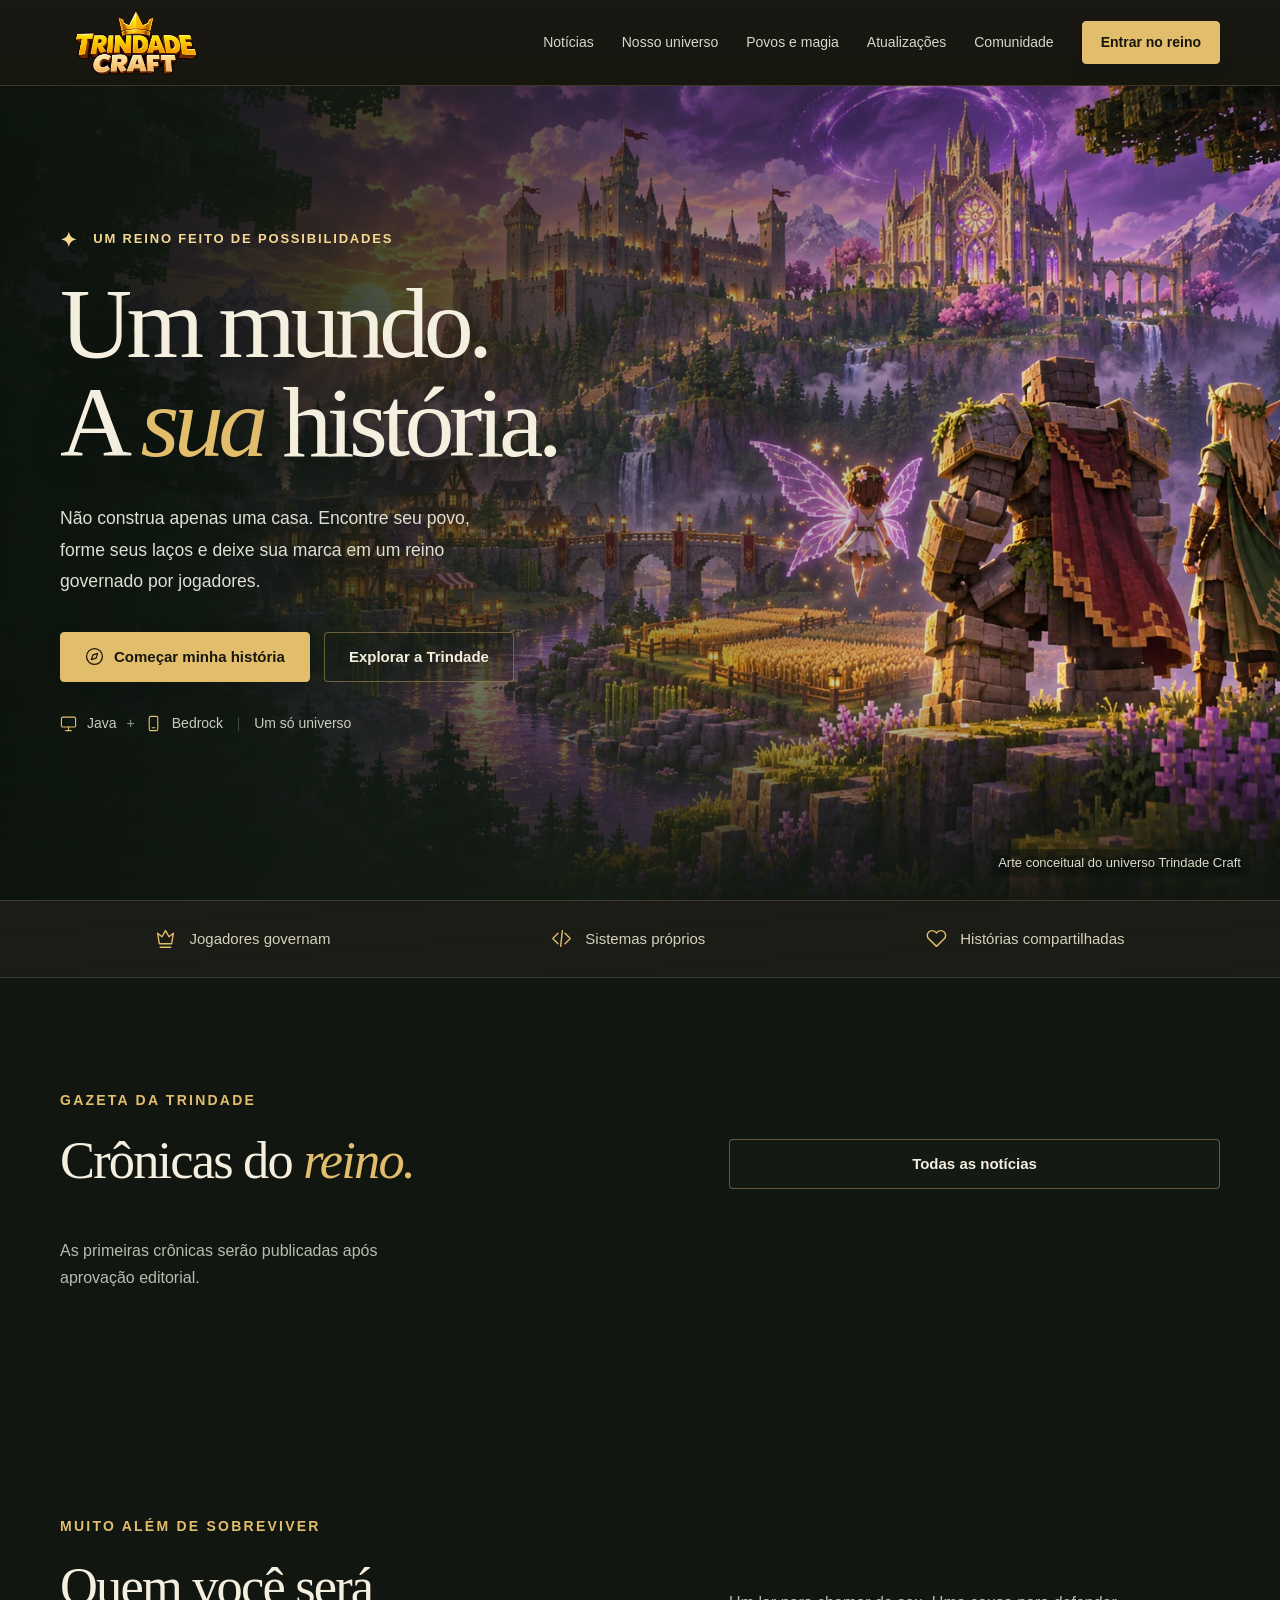
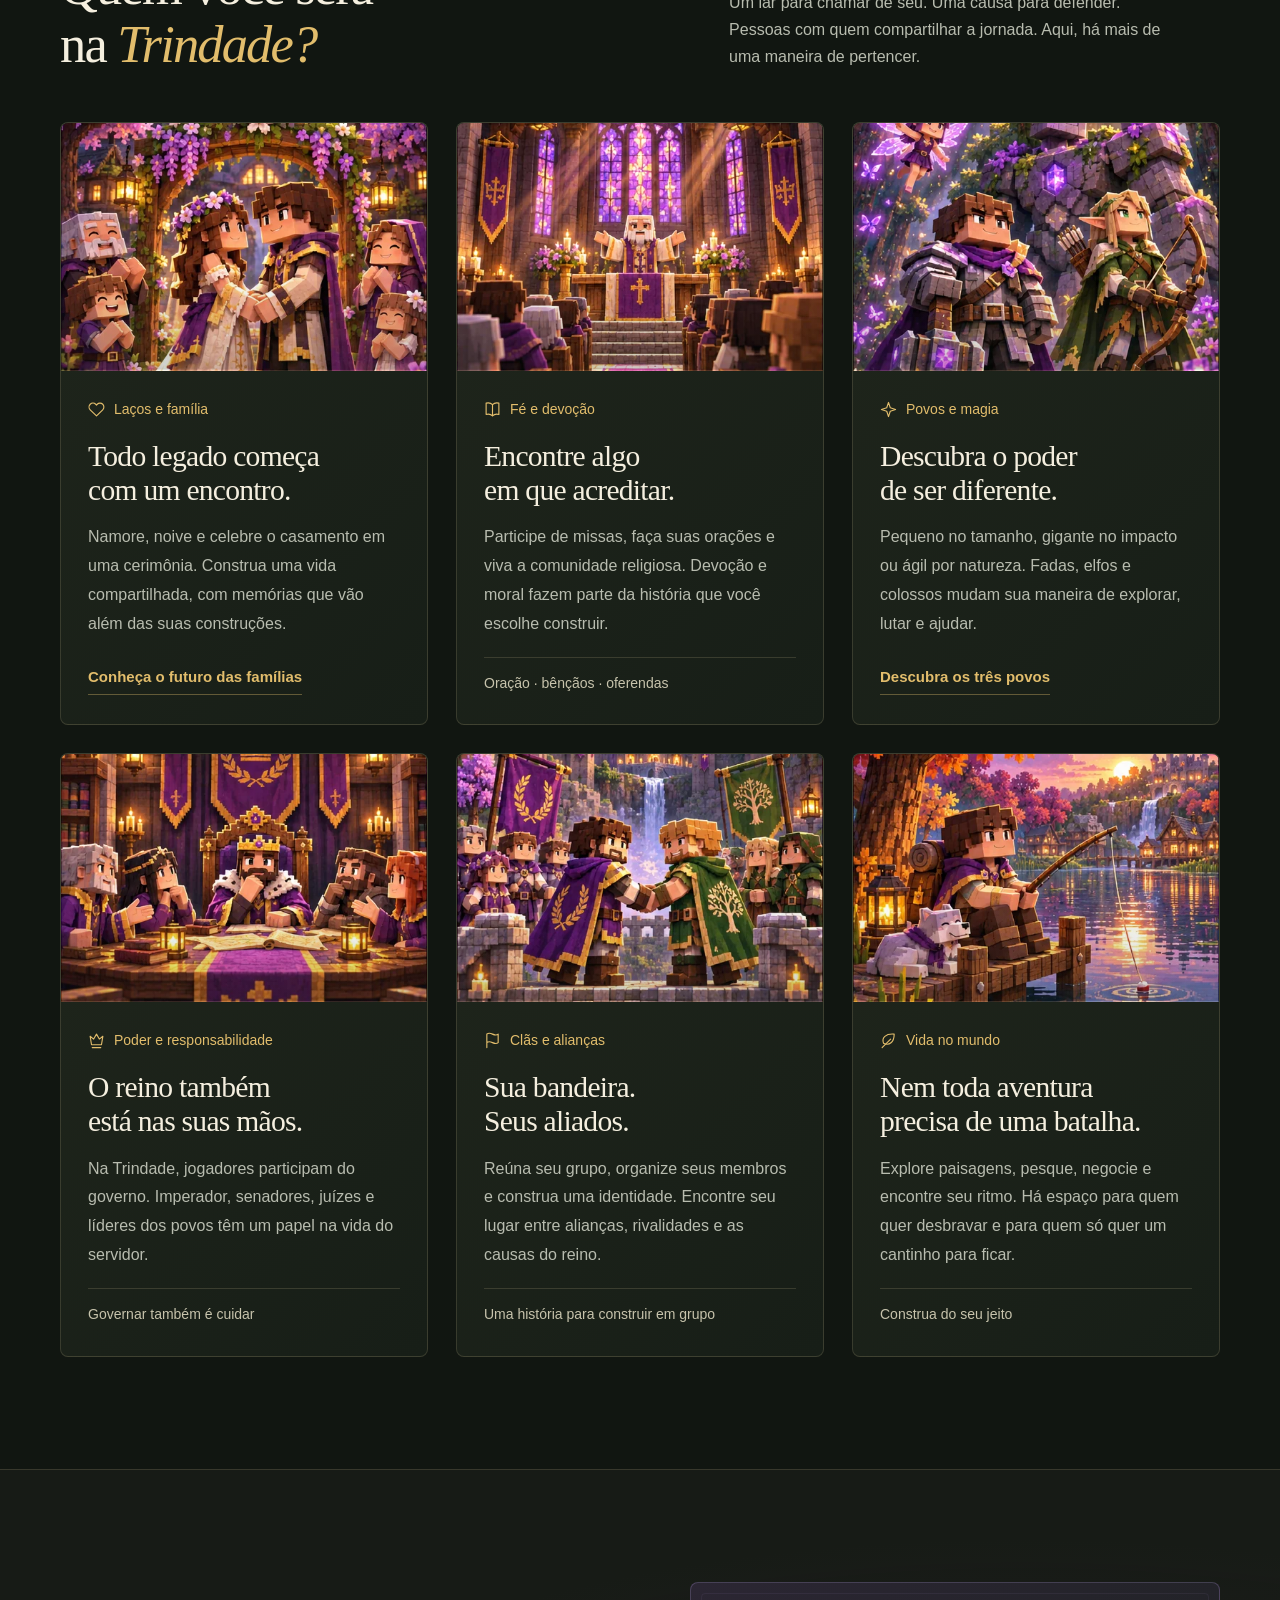
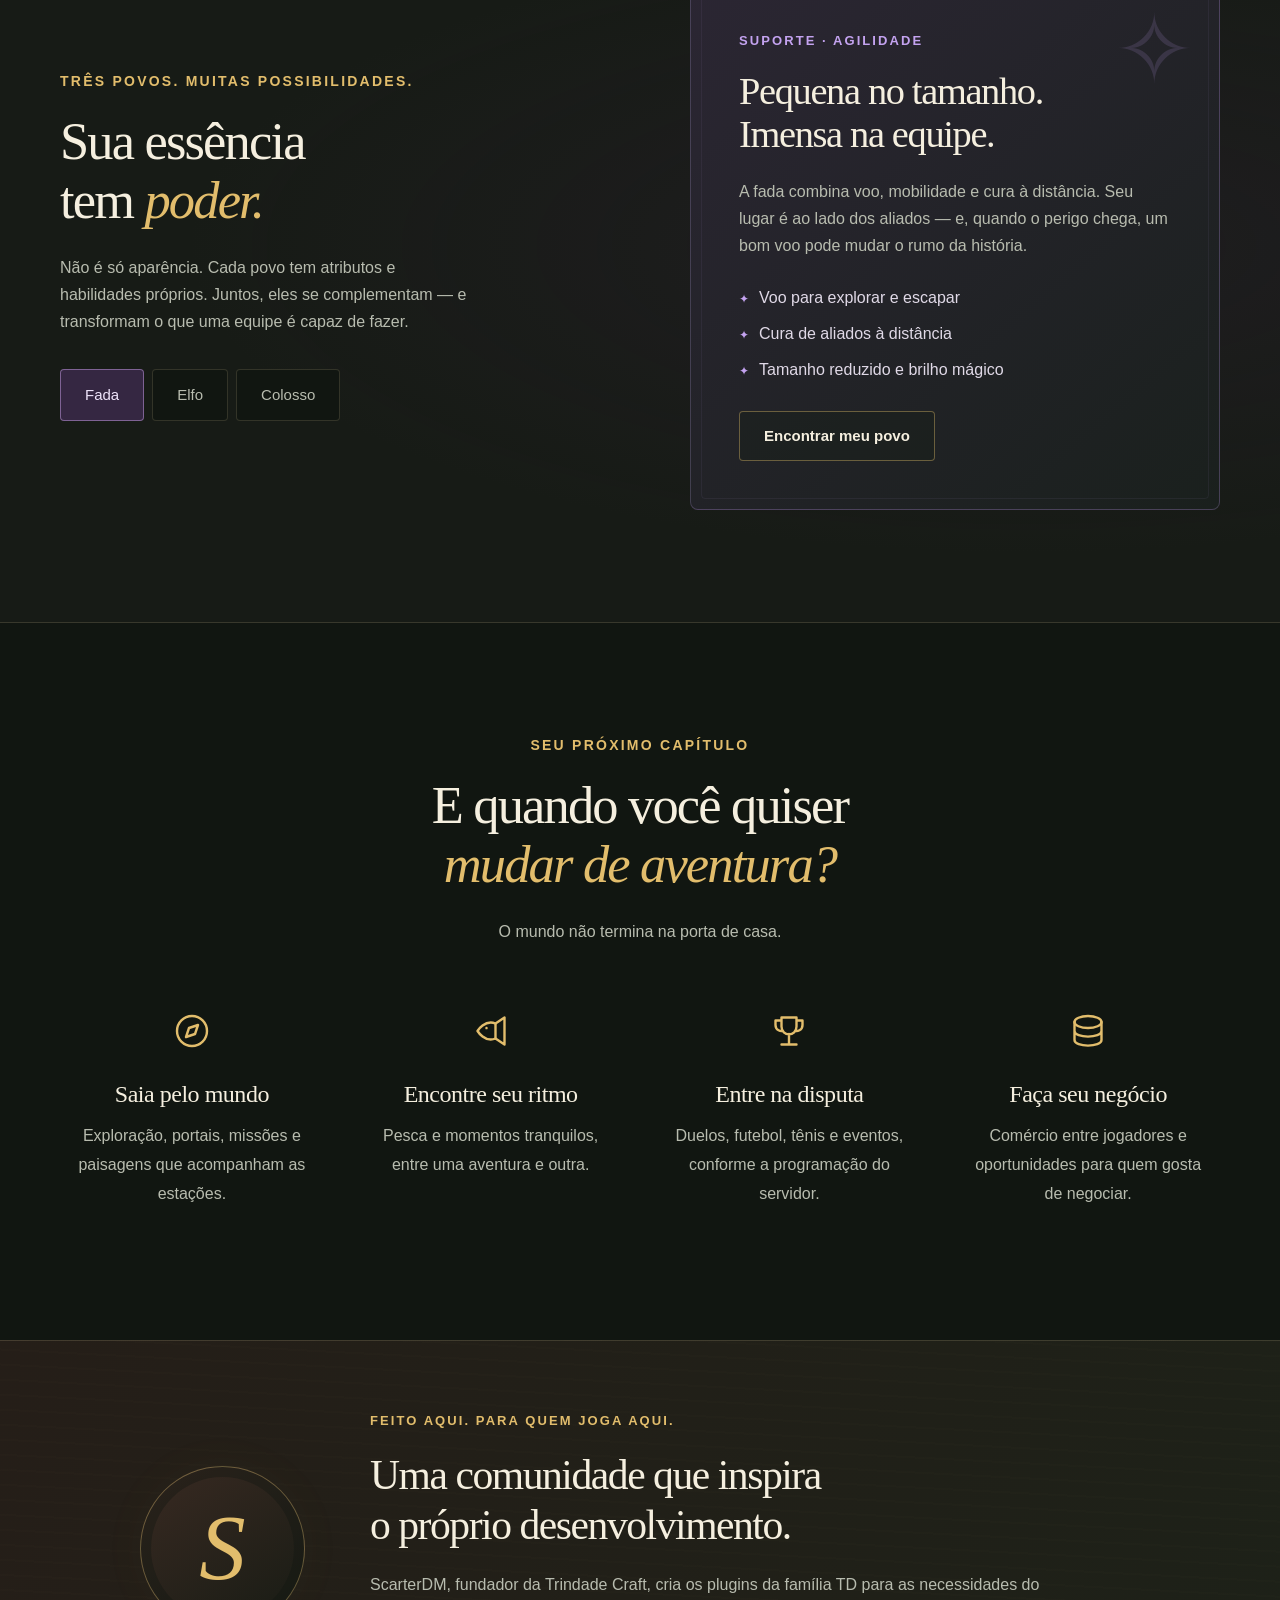
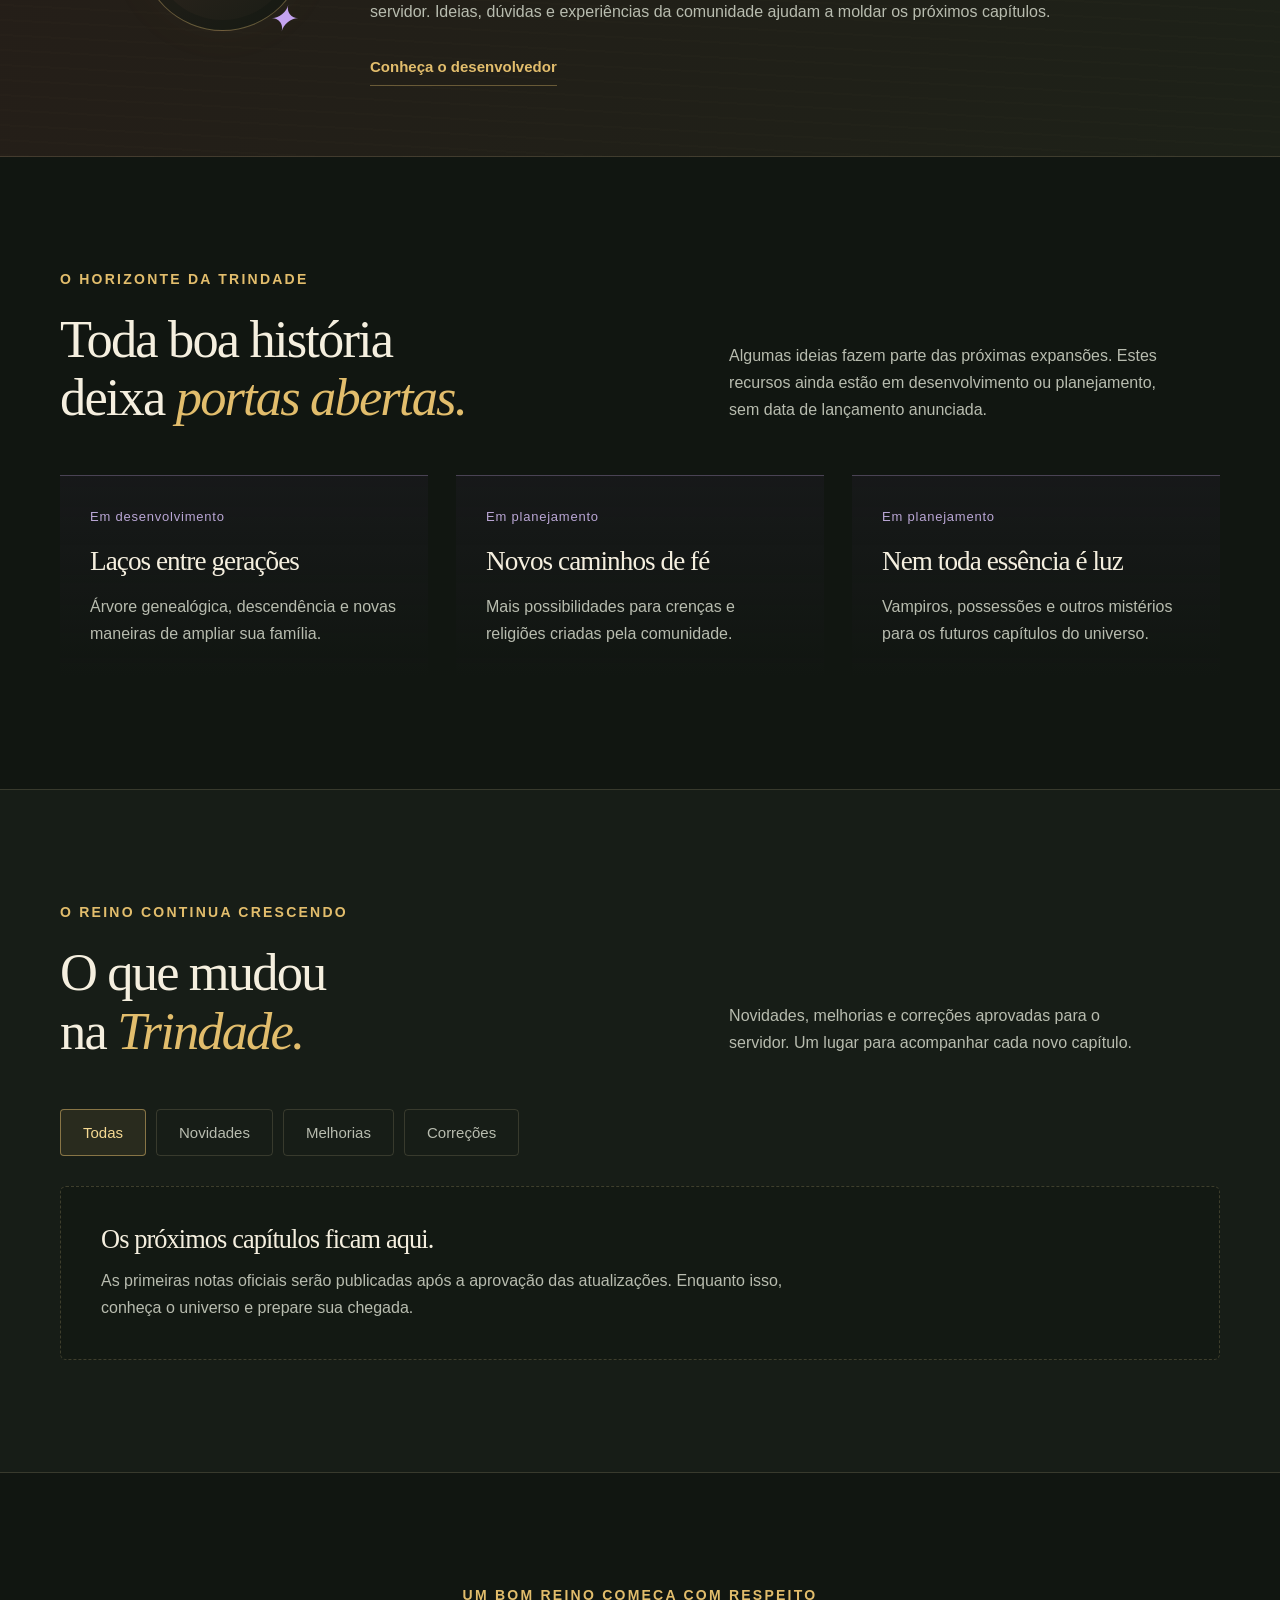
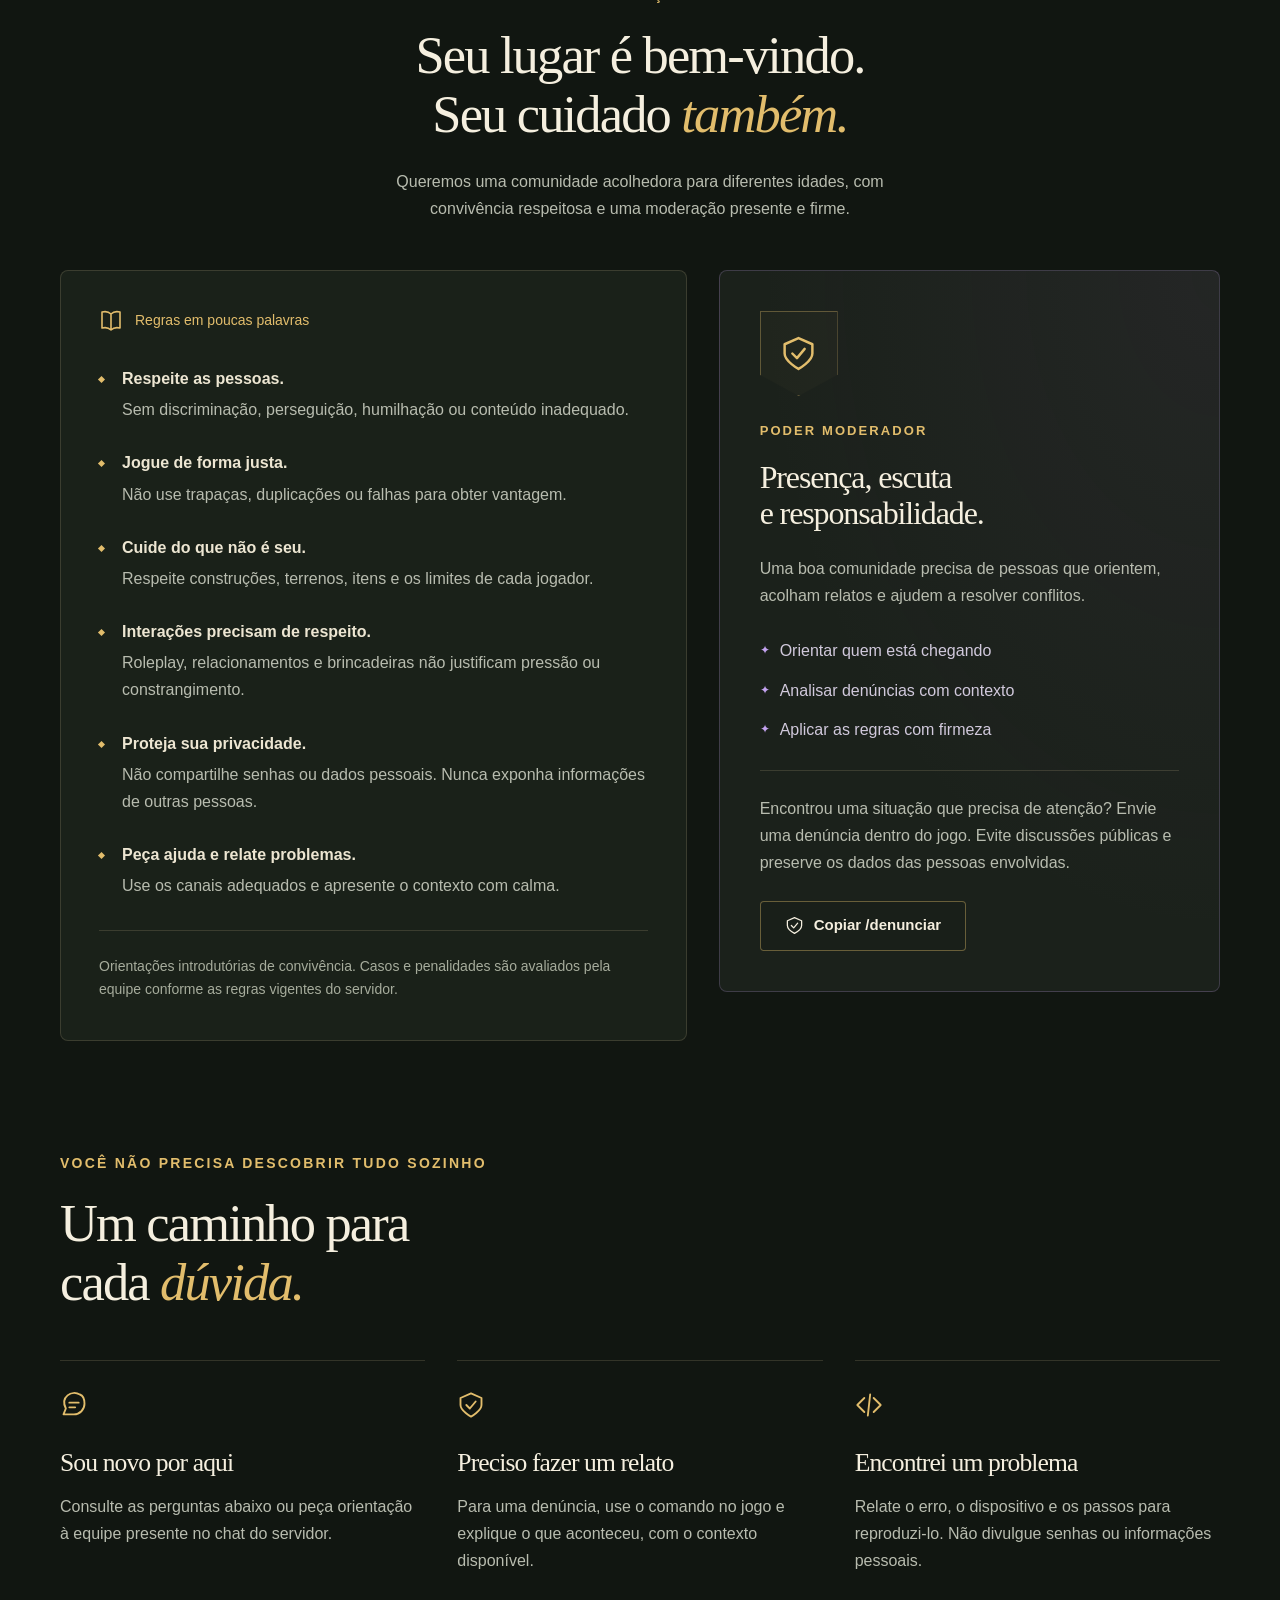
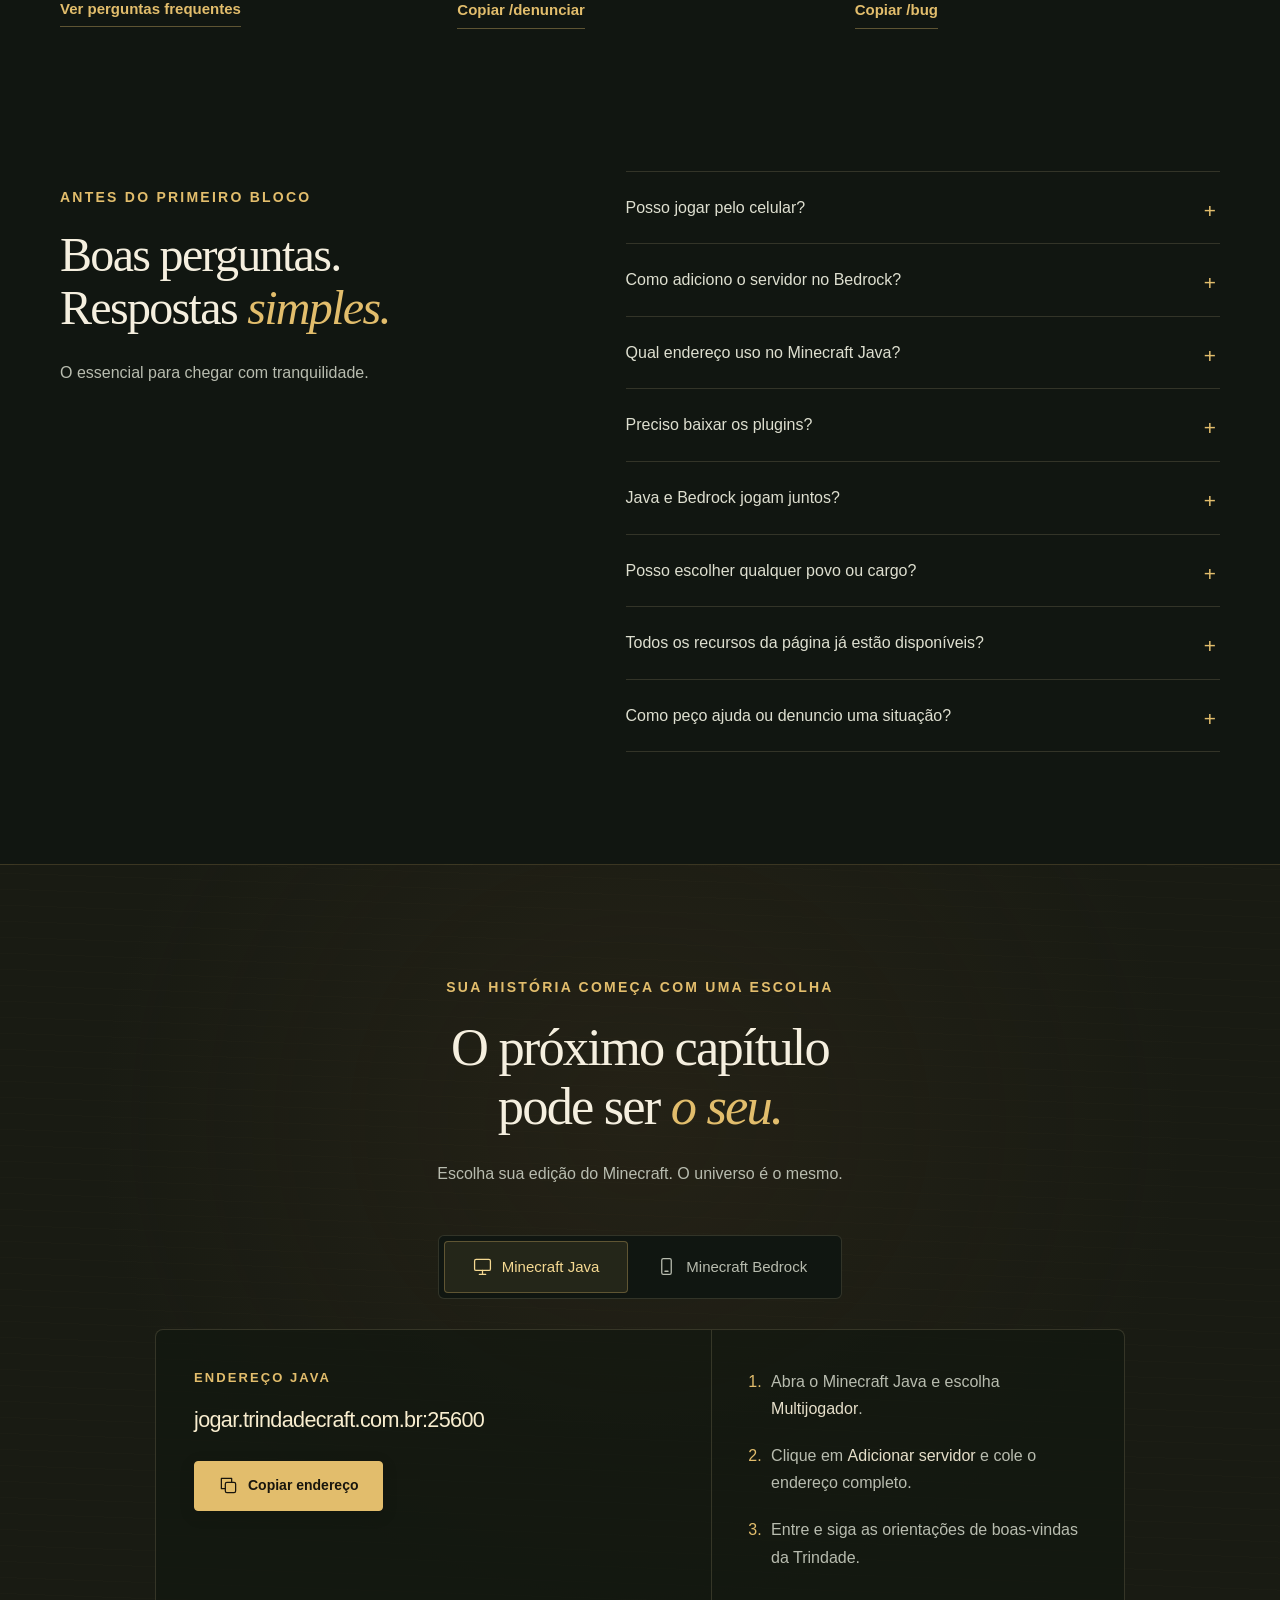
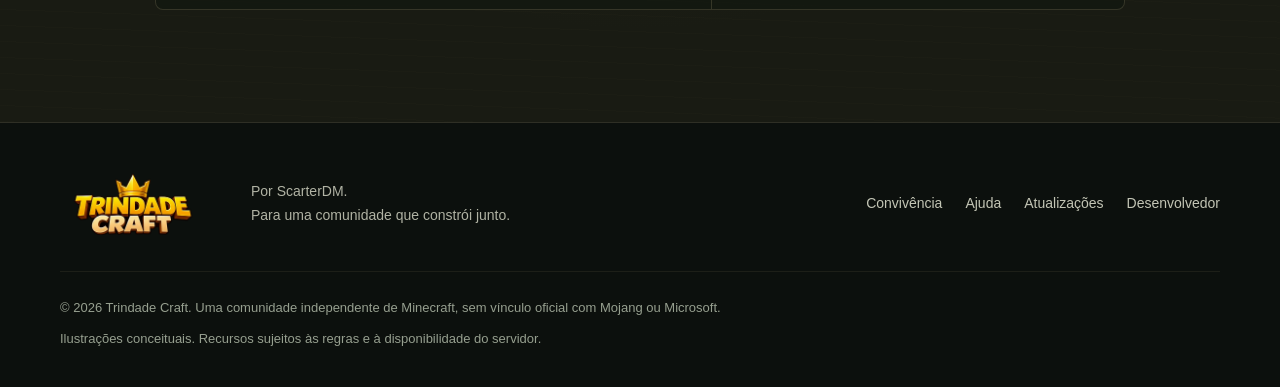
==== commit 62d23ab4: "Link news portal from home page" ====
--- a/index.html
+++ b/index.html
@@ -46,7 +46,7 @@
       <a class="brand" href="#inicio" aria-label="Trindade Craft, início"><img src="assets/logo-trindade.webp" alt="Trindade Craft" width="1923" height="818"></a>
       <button class="menu-toggle" type="button" aria-expanded="false" aria-controls="navegacao" aria-label="Abrir navegação"><svg><use href="#i-menu"/></svg></button>
       <nav id="navegacao" aria-label="Navegação principal">
-        <a href="#universo">Nosso universo</a><a href="#povos">Povos e magia</a><a href="#atualizacoes">Atualizações</a><a href="#comunidade">Comunidade</a>
+        <a href="noticias.html">Notícias</a><a href="#universo">Nosso universo</a><a href="#povos">Povos e magia</a><a href="#atualizacoes">Atualizações</a><a href="#comunidade">Comunidade</a>
         <a class="button button-small" href="#jogar">Entrar no reino</a>
       </nav>
     </div>
@@ -66,6 +66,7 @@
     </section>
     <div class="kingdom-ribbon" aria-label="O que torna a Trindade especial"><div class="wrap"><span><svg><use href="#i-crown"/></svg> Jogadores governam</span><span><svg><use href="#i-code"/></svg> Sistemas próprios</span><span><svg><use href="#i-heart"/></svg> Histórias compartilhadas</span></div></div>
 
+    <section class="section wrap" id="noticias" aria-labelledby="news-home-title"><div class="section-heading split-heading"><div><p class="eyebrow">Gazeta da Trindade</p><h2 id="news-home-title">Crônicas do <em>reino.</em></h2></div><a class="button button-ghost" href="noticias.html">Todas as notícias</a></div><div id="news-home-list" class="stories-grid"><p>As primeiras crônicas serão publicadas após aprovação editorial.</p></div></section>
     <section class="section wrap" id="universo" aria-labelledby="universe-title">
       <div class="section-heading split-heading"><div><p class="eyebrow">Muito além de sobreviver</p><h2 id="universe-title">Quem você será<br>na <em>Trindade?</em></h2></div><p>Um lar para chamar de seu. Uma causa para defender. Pessoas com quem compartilhar a jornada. Aqui, há mais de uma maneira de pertencer.</p></div>
       <div class="stories-grid">
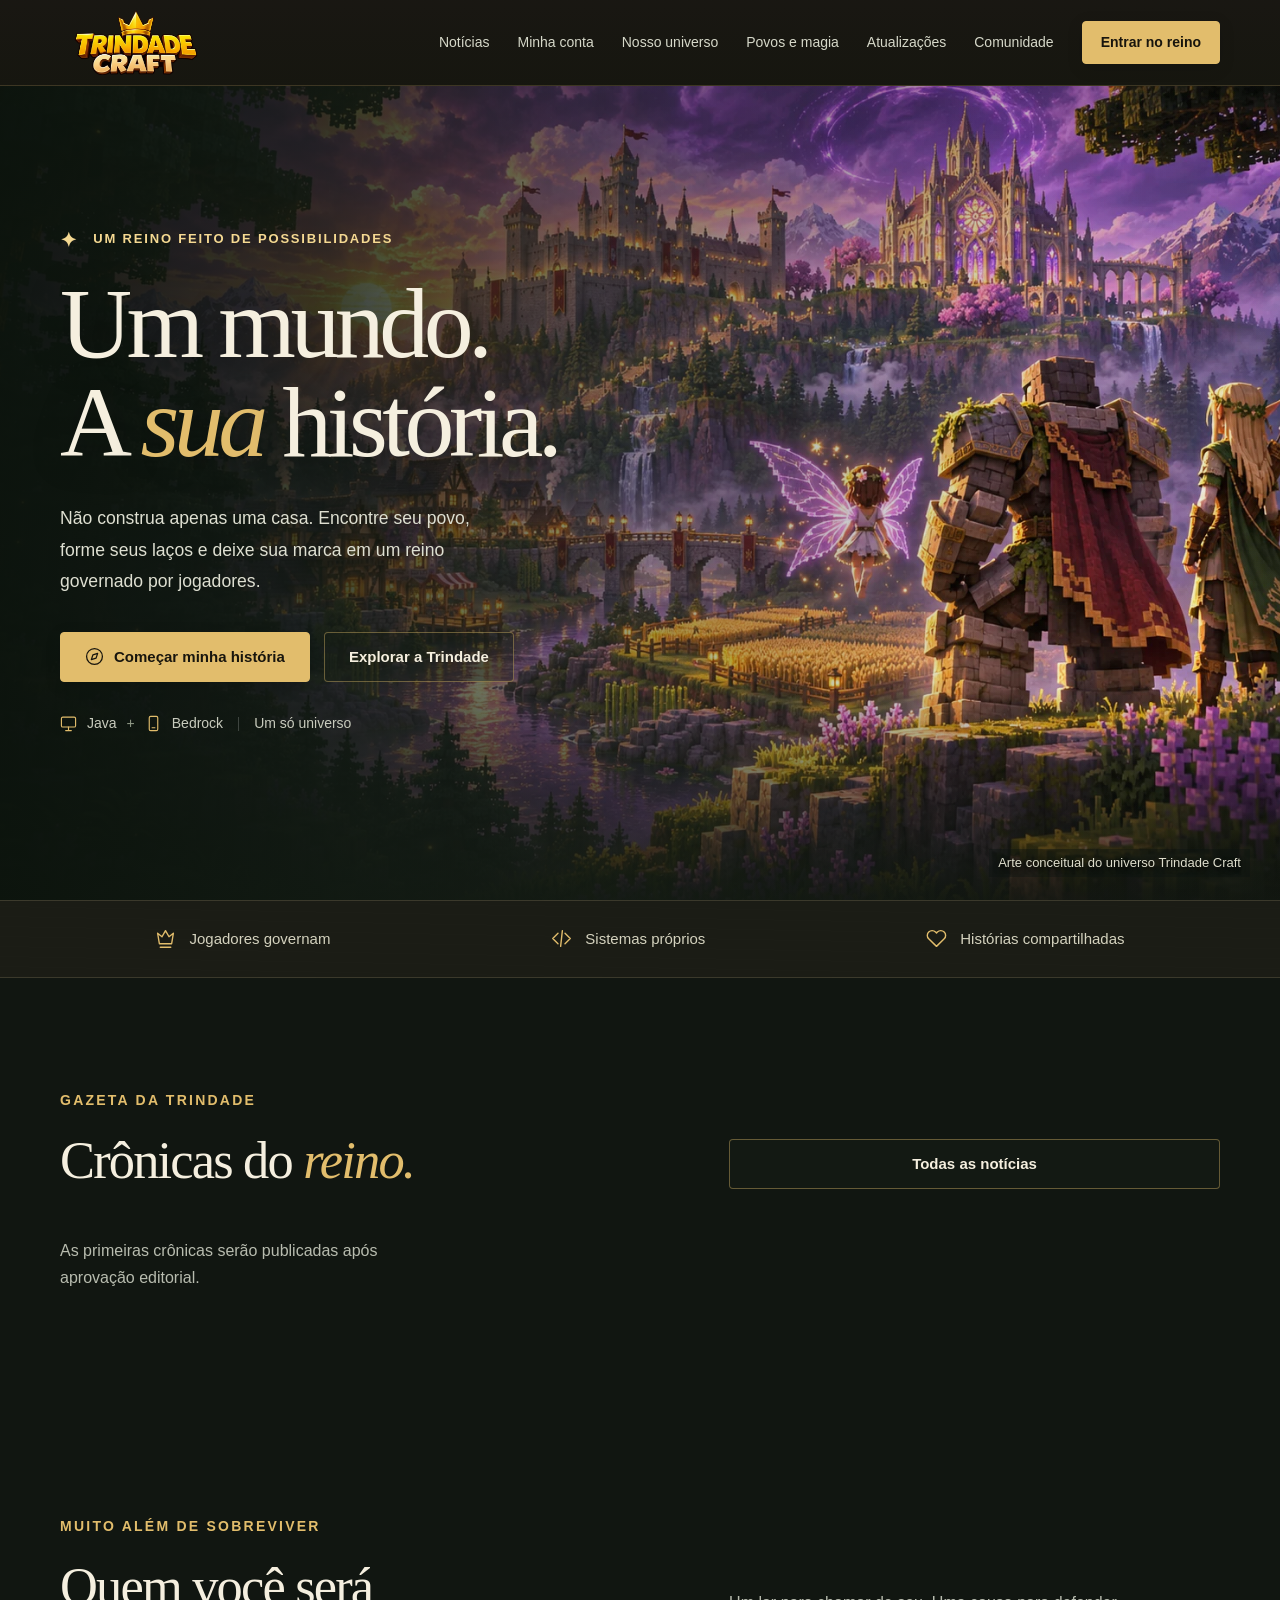
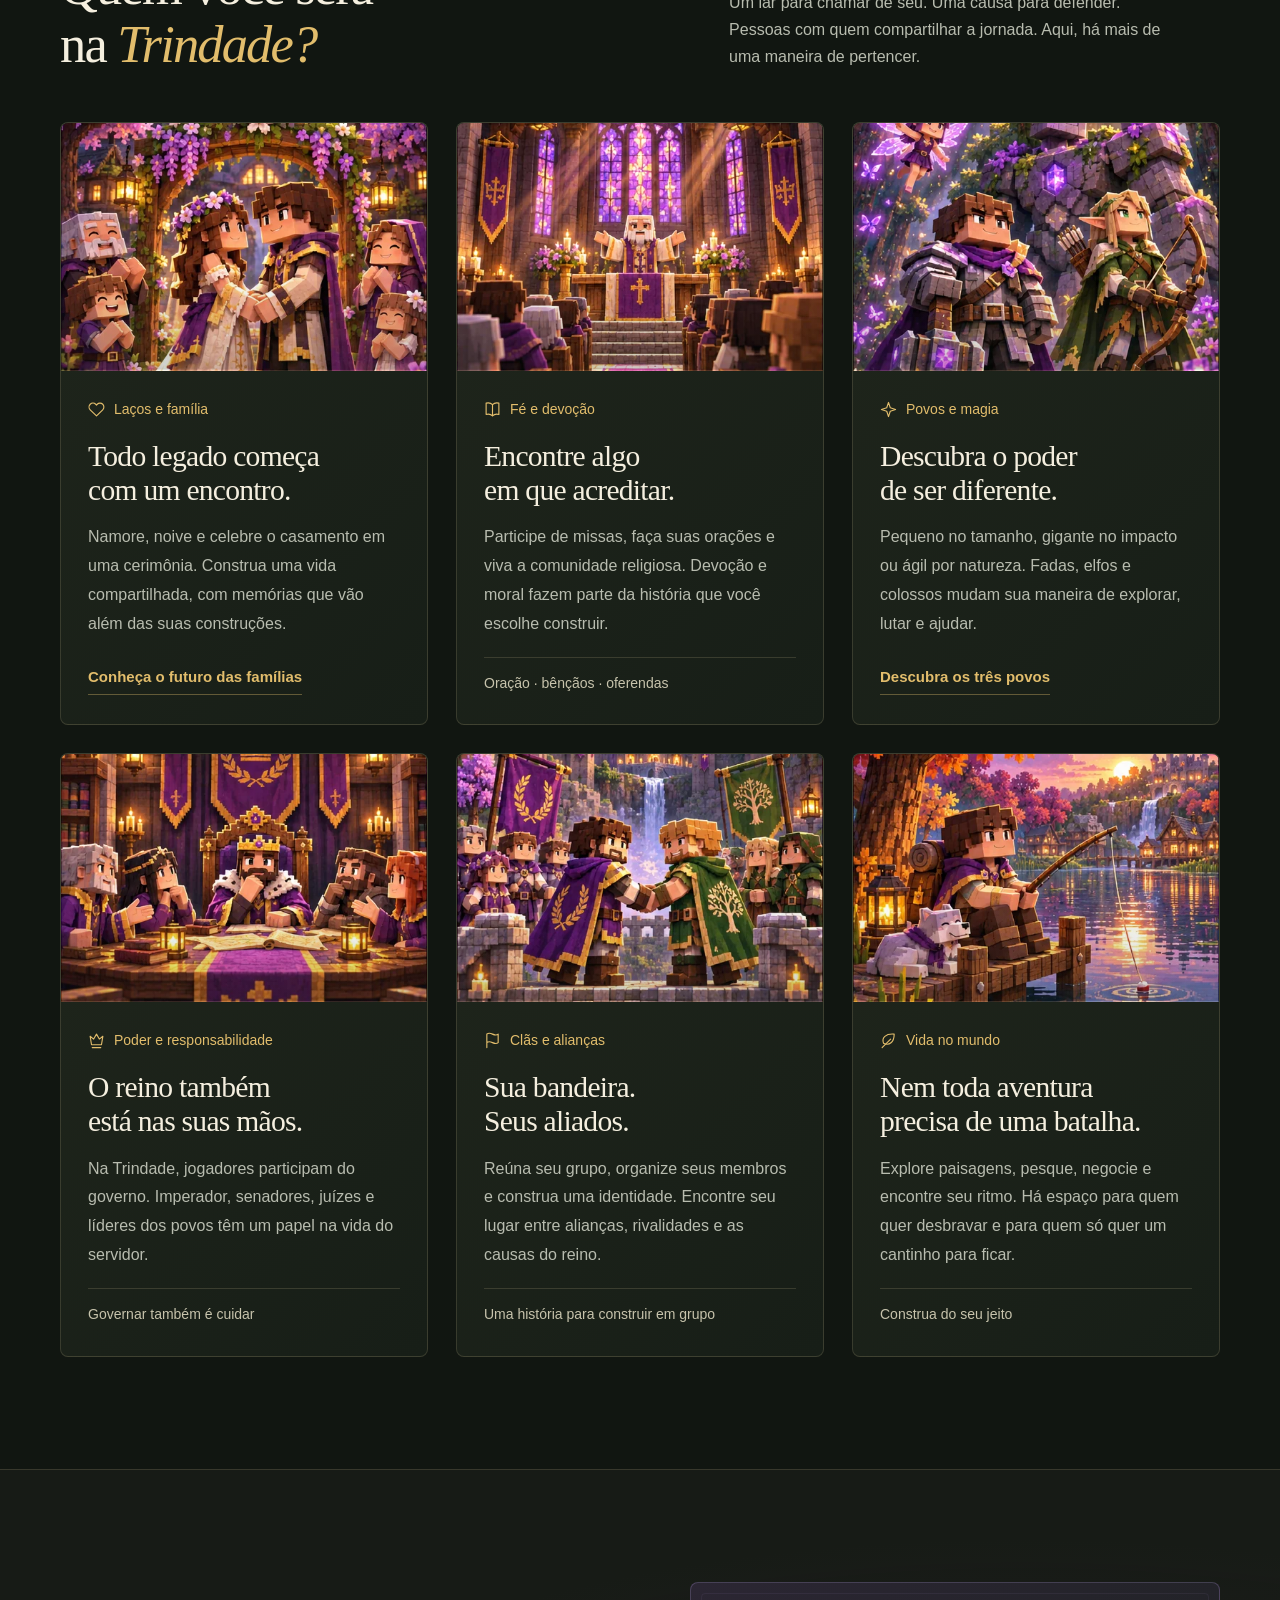
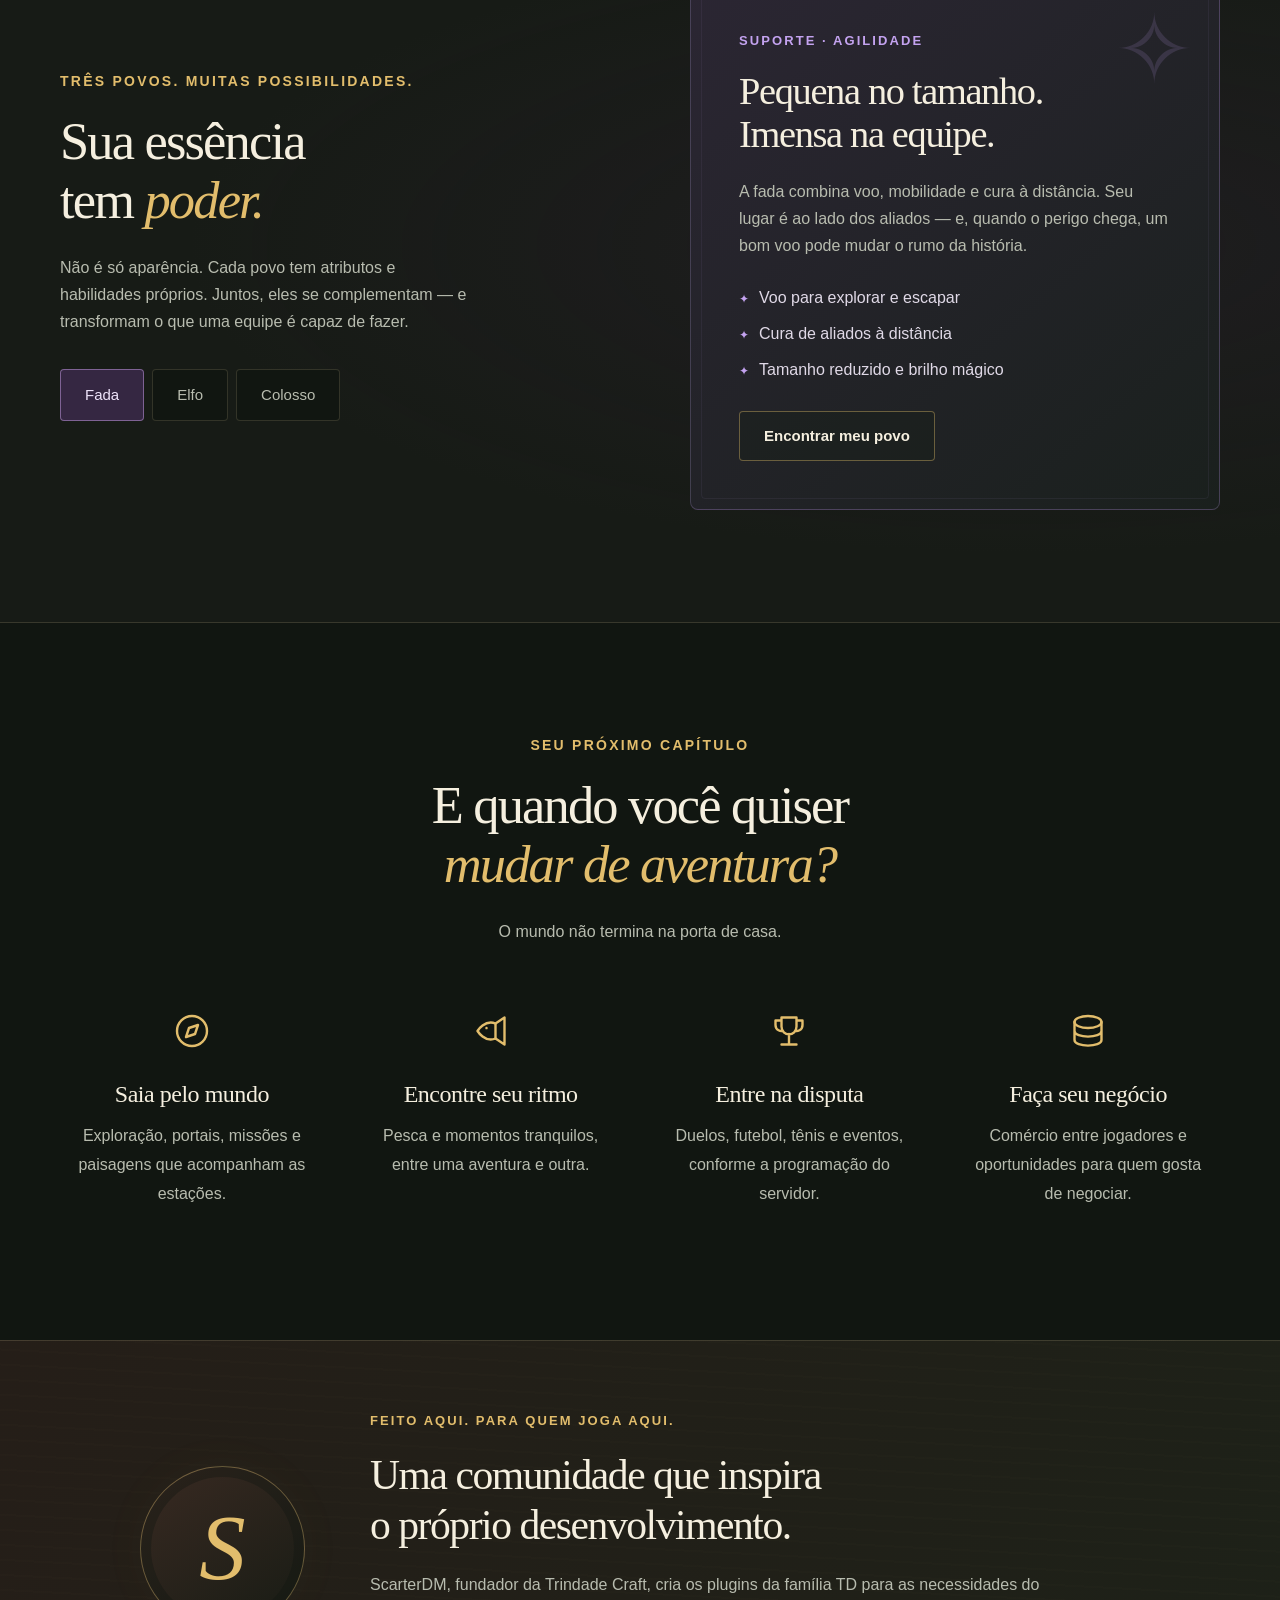
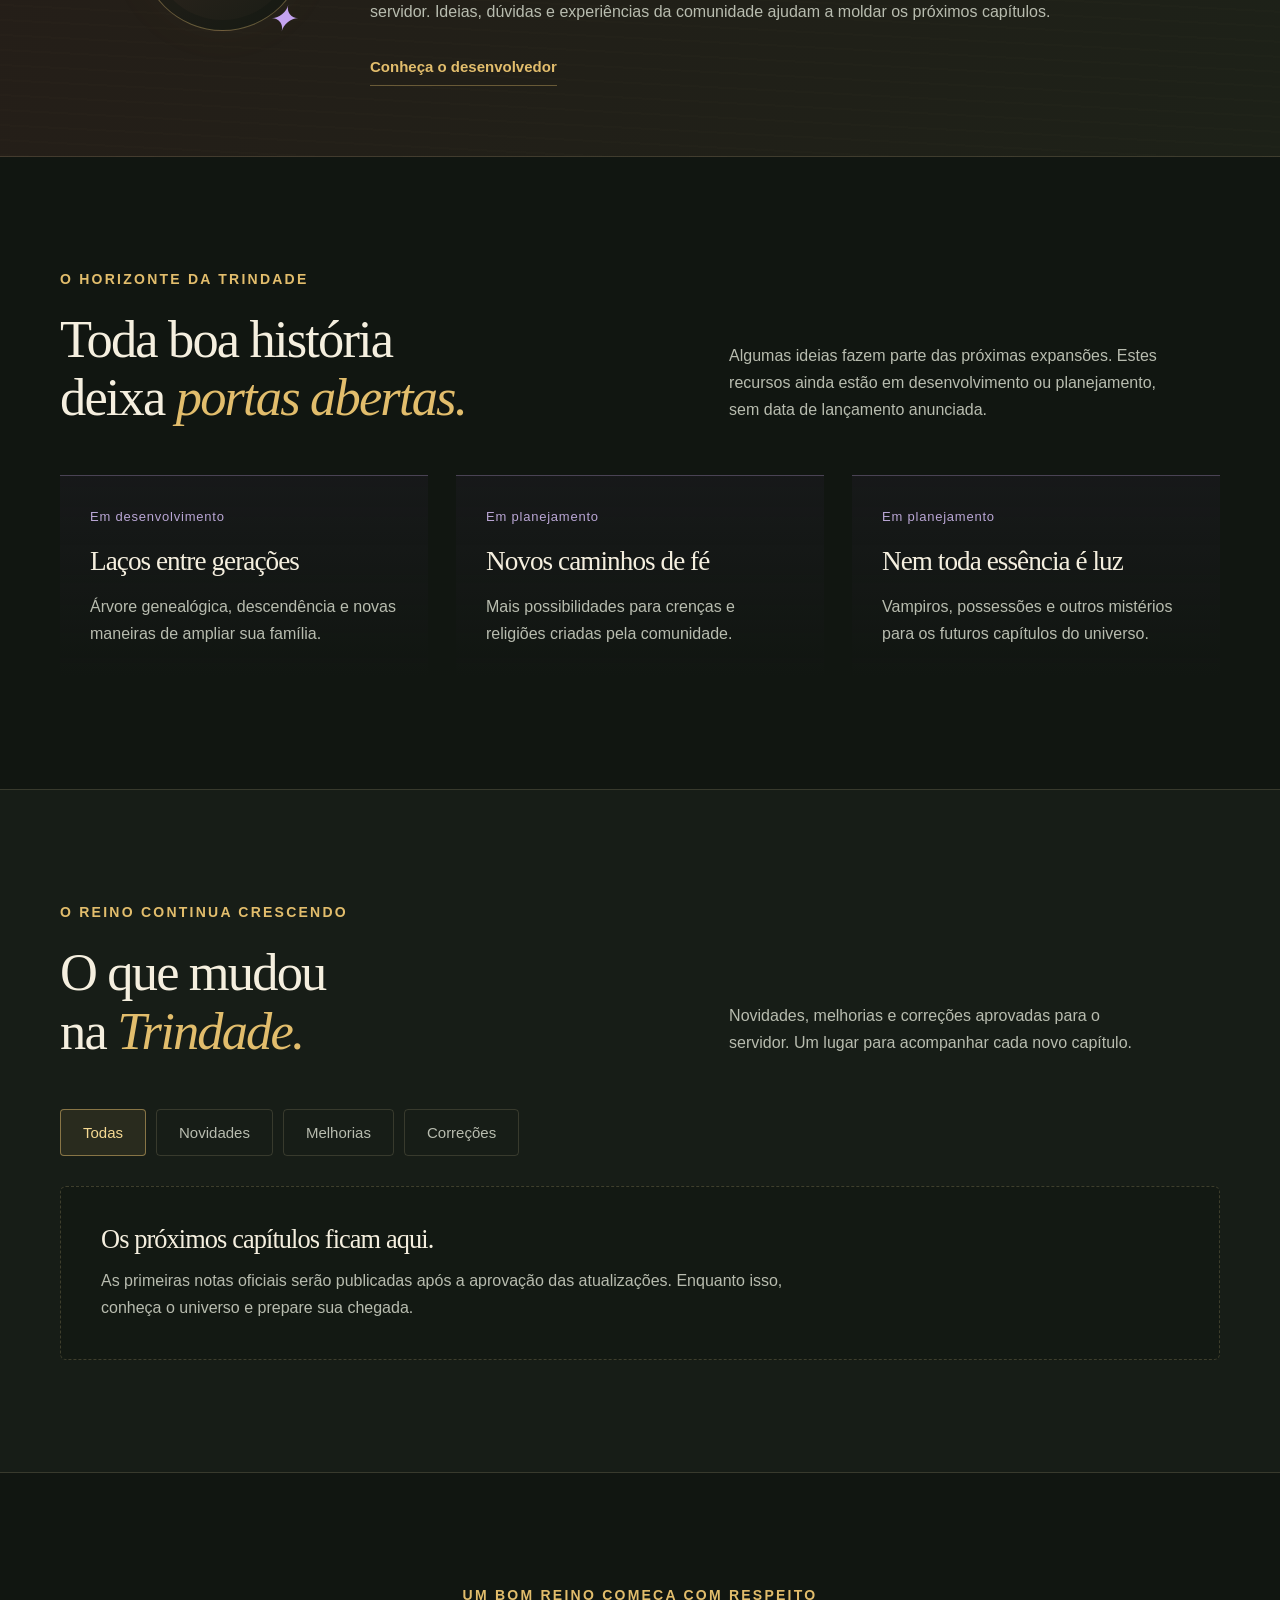
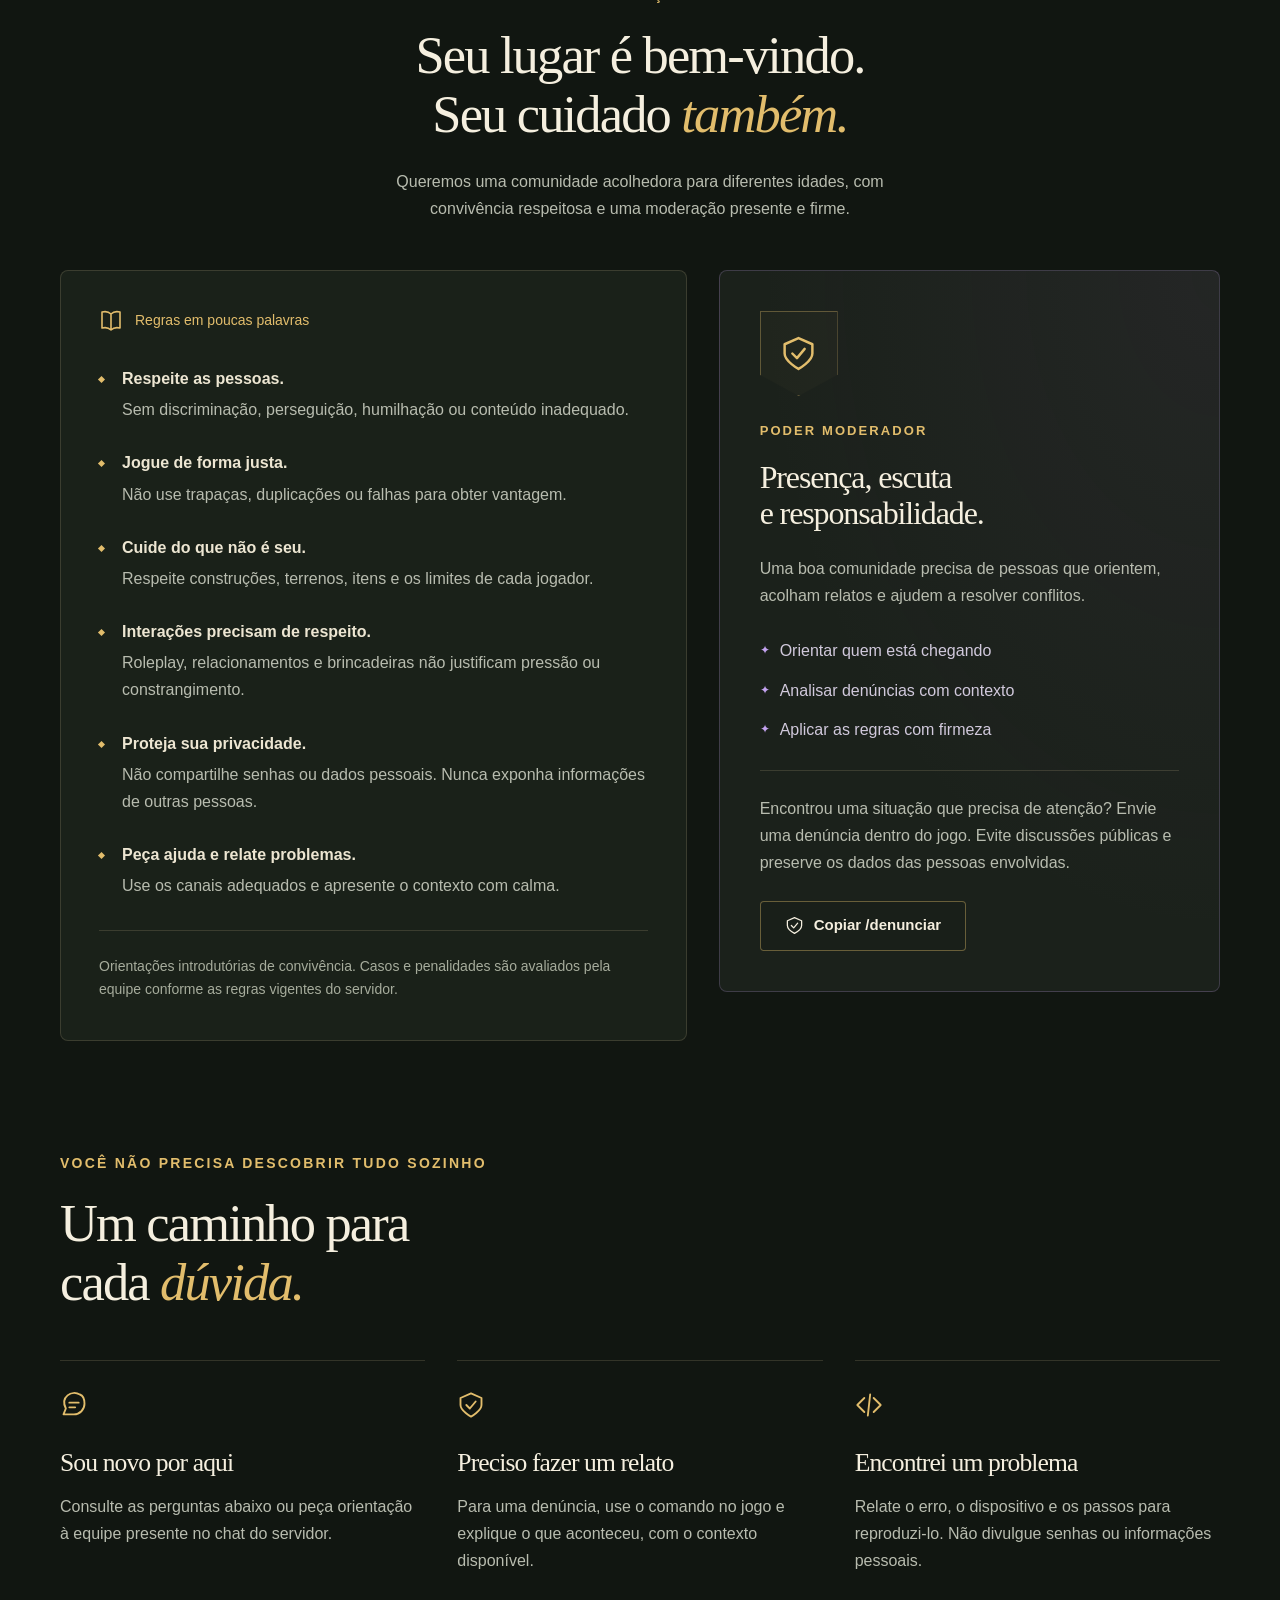
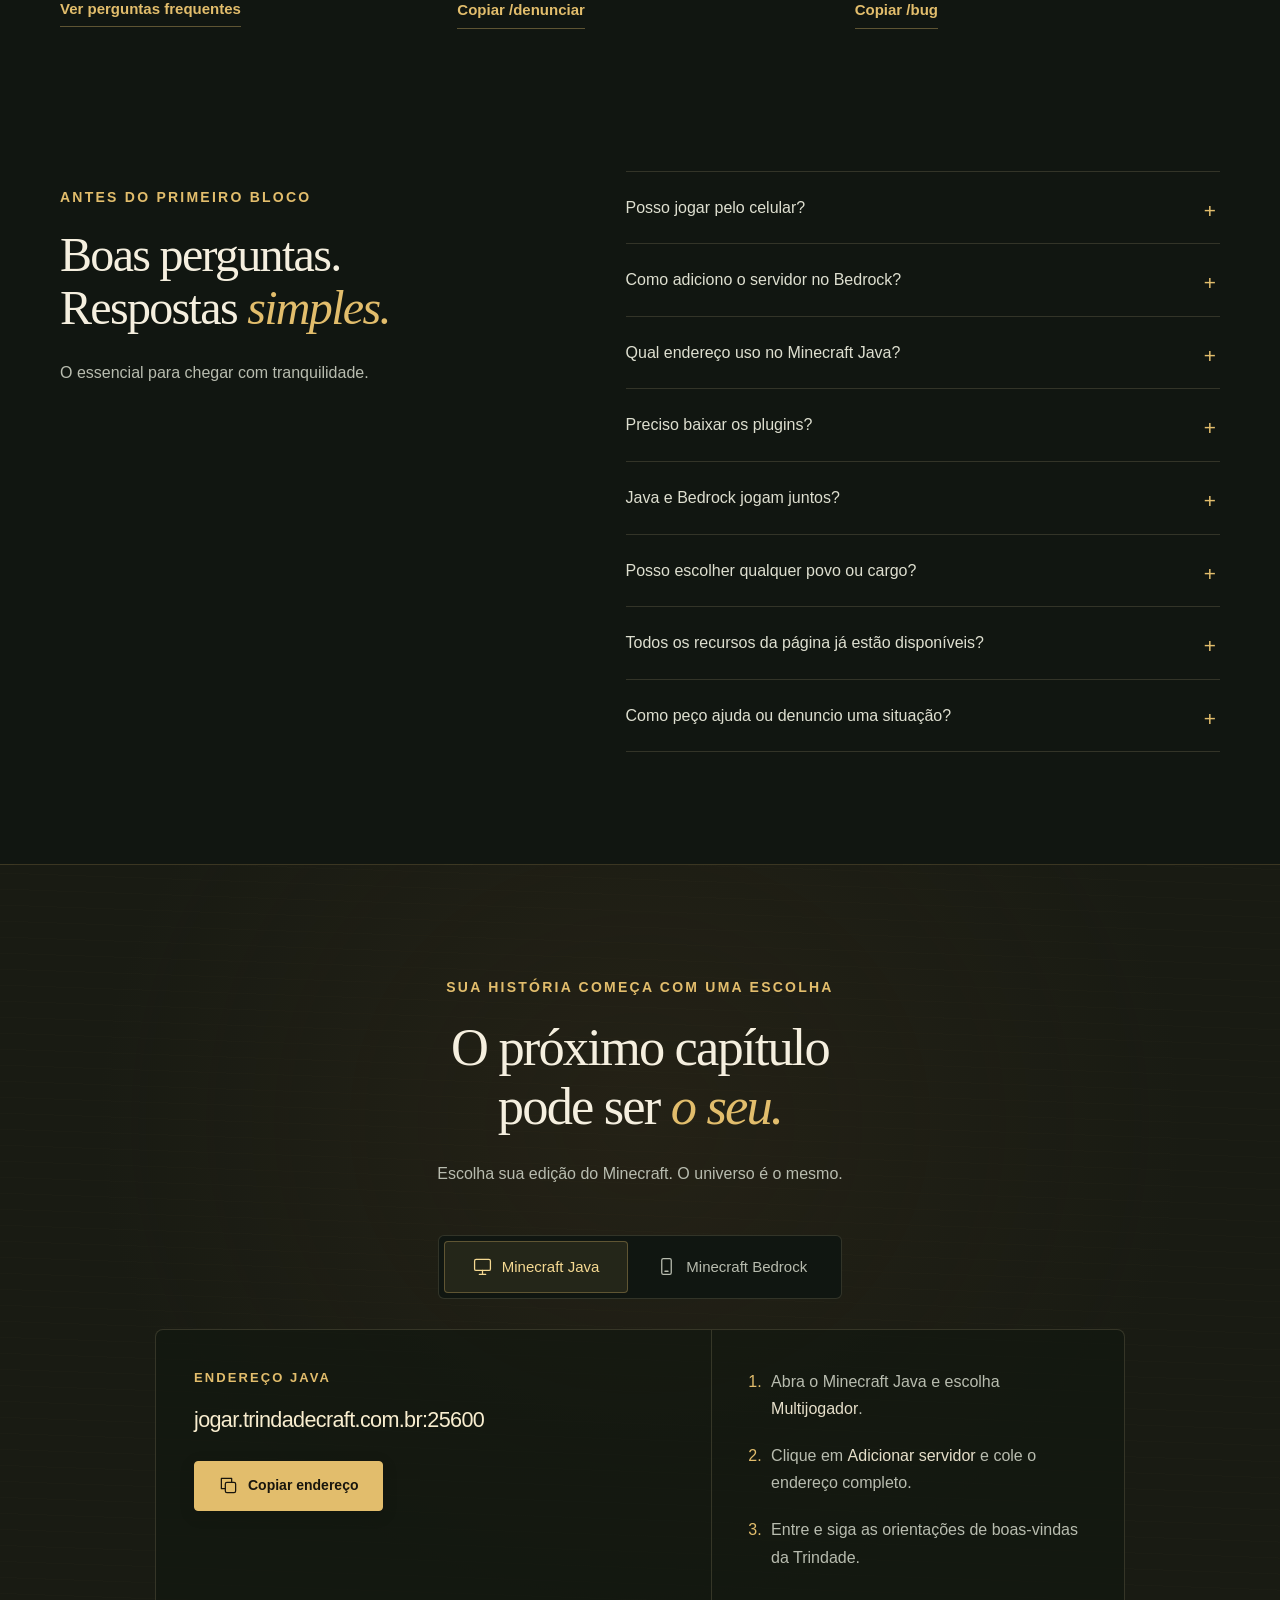
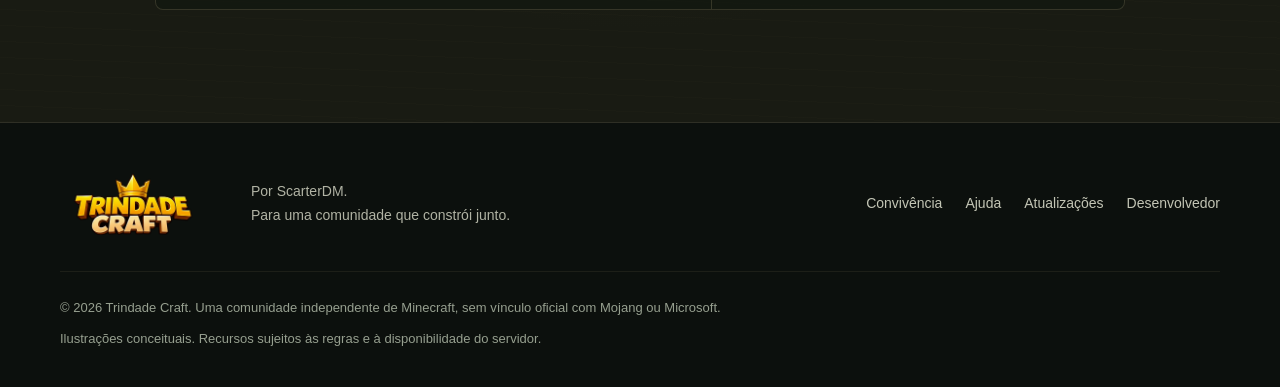
==== commit 83fa1373: "Portal: adicionar acesso à conta na navegação" ====
--- a/index.html
+++ b/index.html
@@ -46,7 +46,7 @@
       <a class="brand" href="#inicio" aria-label="Trindade Craft, início"><img src="assets/logo-trindade.webp" alt="Trindade Craft" width="1923" height="818"></a>
       <button class="menu-toggle" type="button" aria-expanded="false" aria-controls="navegacao" aria-label="Abrir navegação"><svg><use href="#i-menu"/></svg></button>
       <nav id="navegacao" aria-label="Navegação principal">
-        <a href="noticias.html">Notícias</a><a href="#universo">Nosso universo</a><a href="#povos">Povos e magia</a><a href="#atualizacoes">Atualizações</a><a href="#comunidade">Comunidade</a>
+        <a href="noticias.html">Notícias</a><a href="conta.html">Minha conta</a><a href="#universo">Nosso universo</a><a href="#povos">Povos e magia</a><a href="#atualizacoes">Atualizações</a><a href="#comunidade">Comunidade</a>
         <a class="button button-small" href="#jogar">Entrar no reino</a>
       </nav>
     </div>
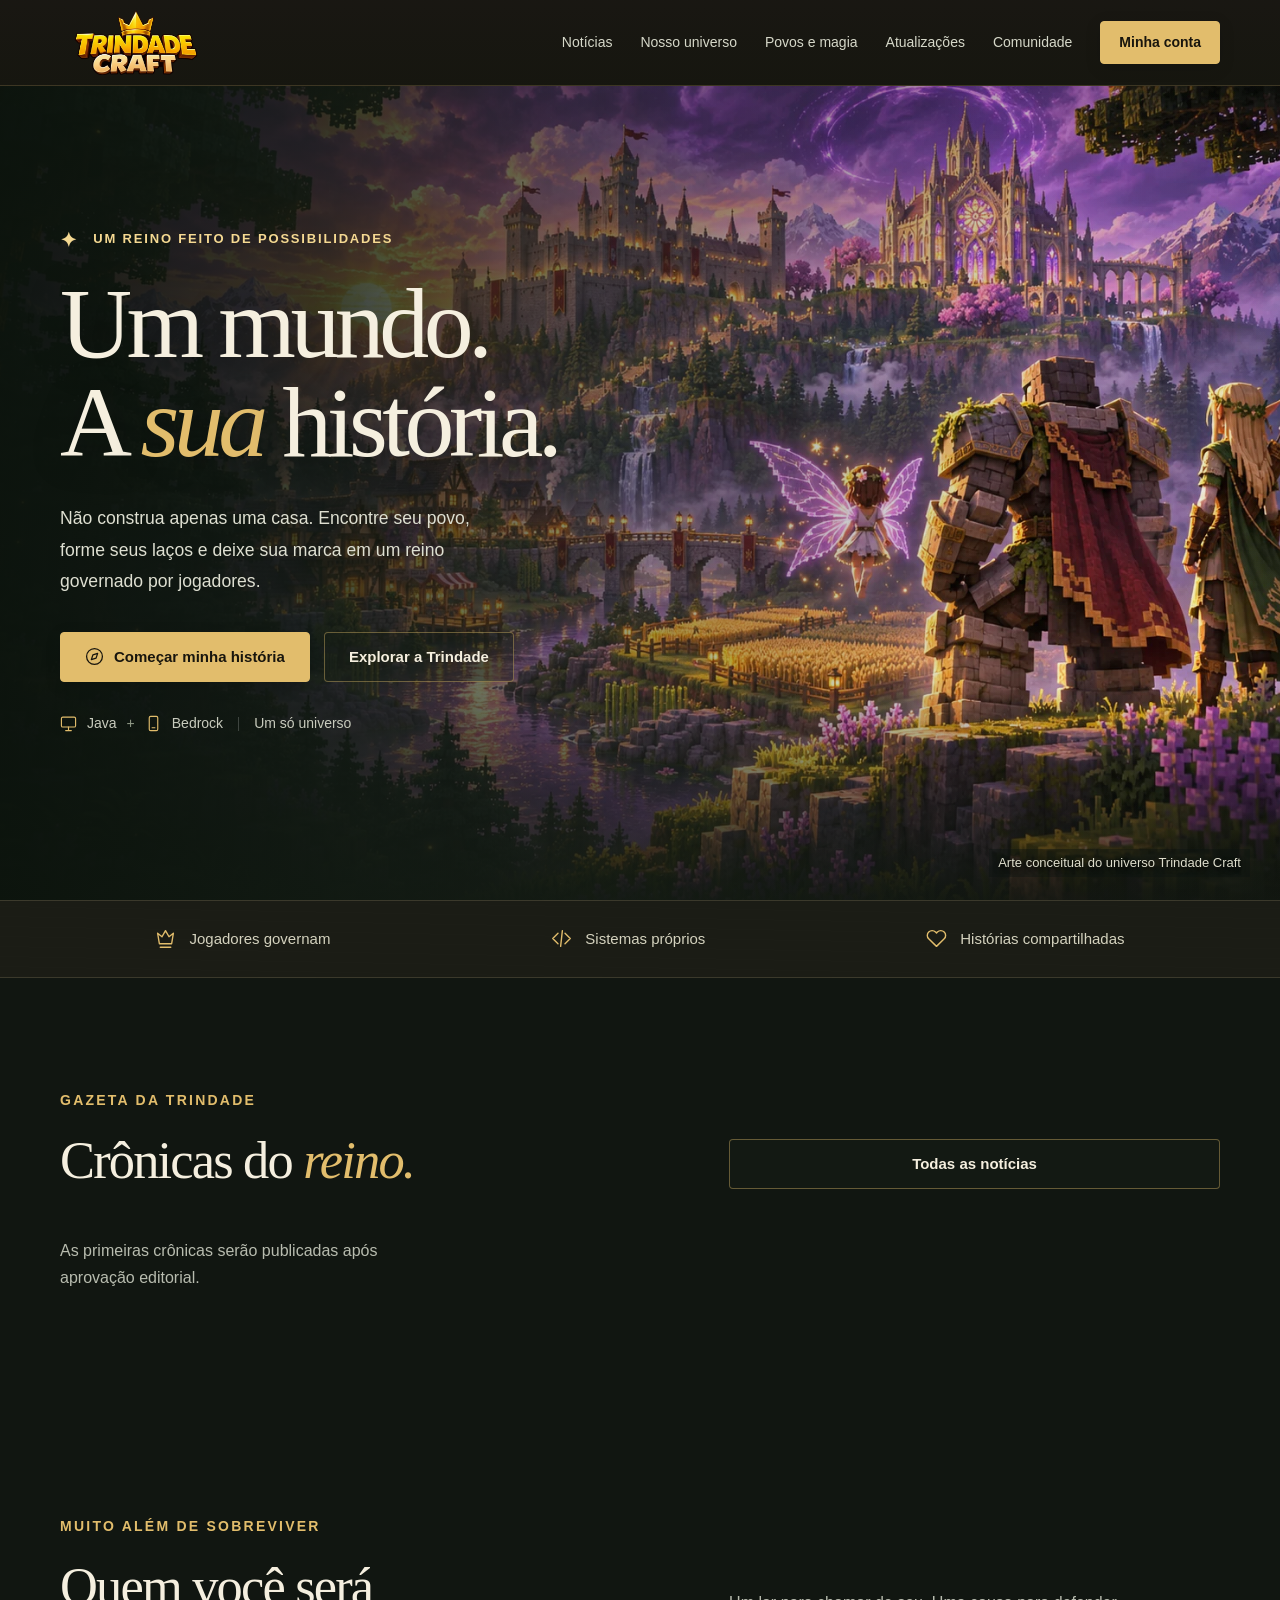
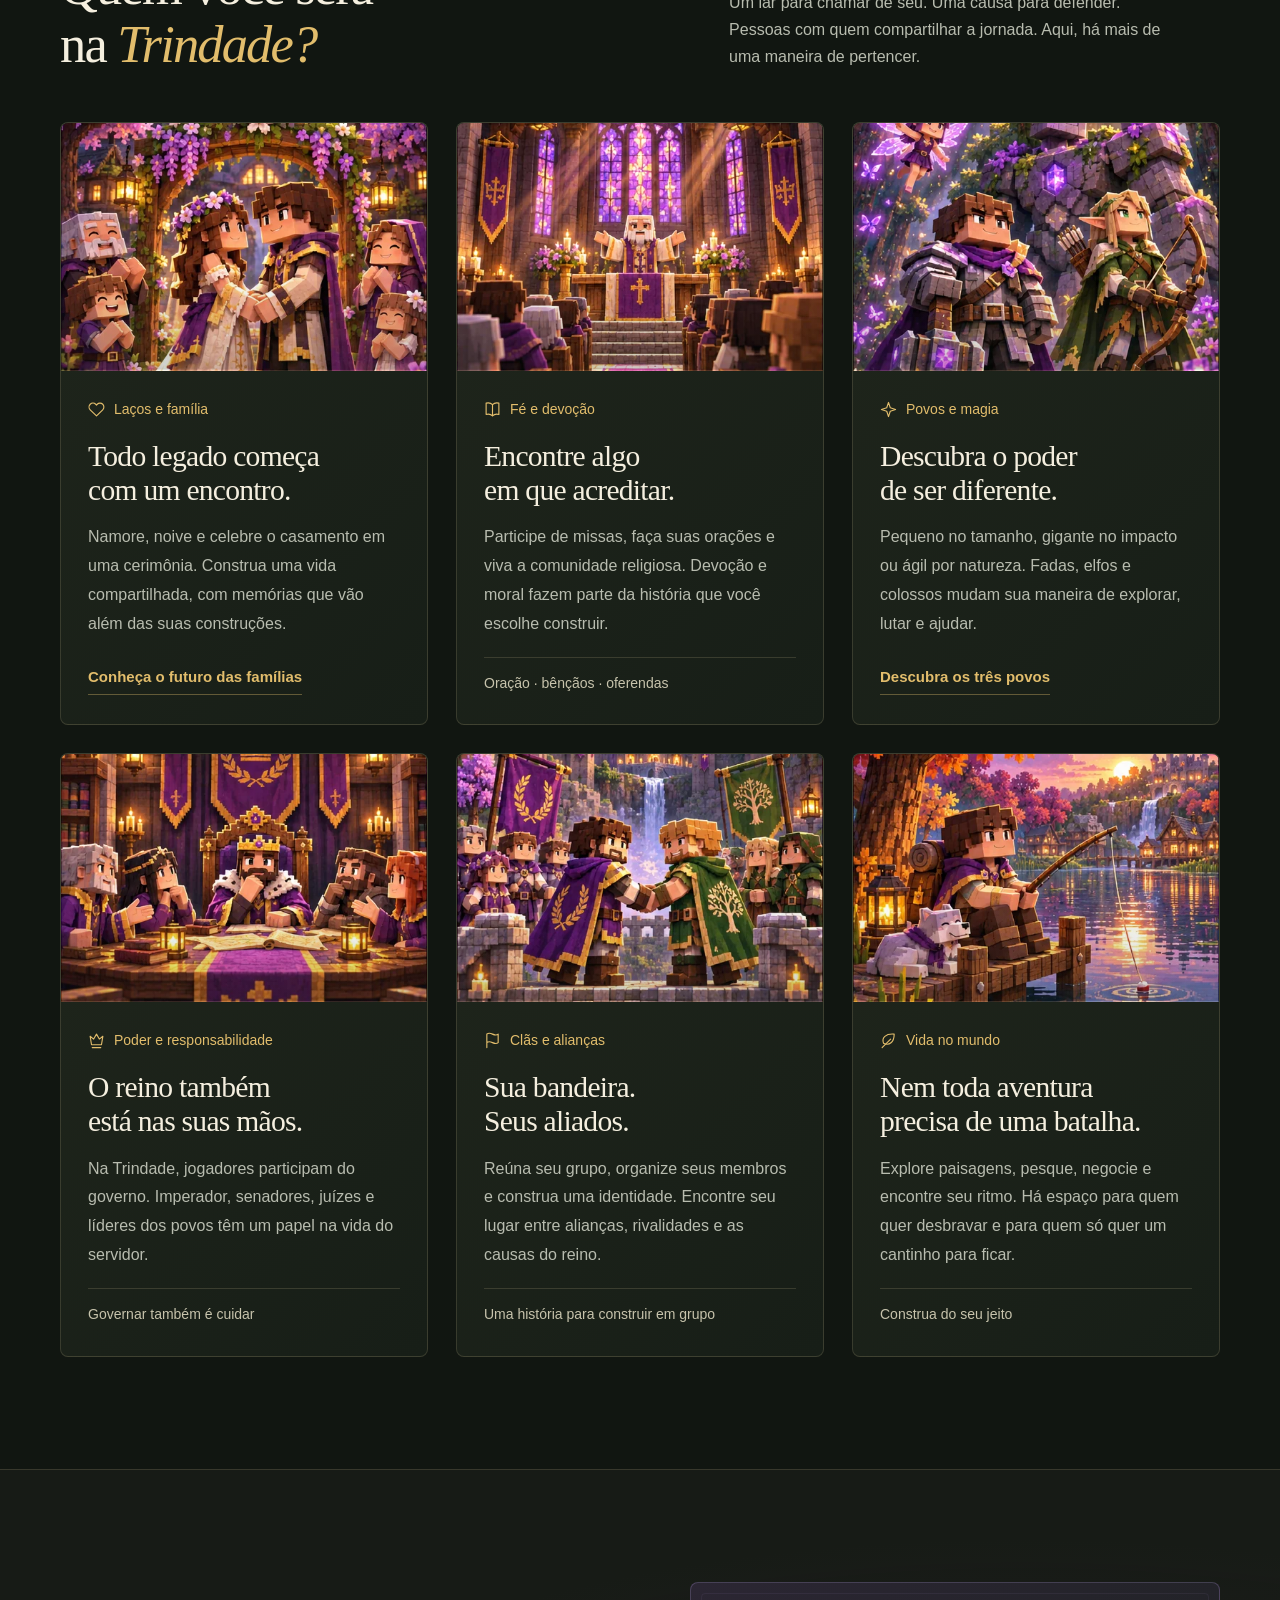
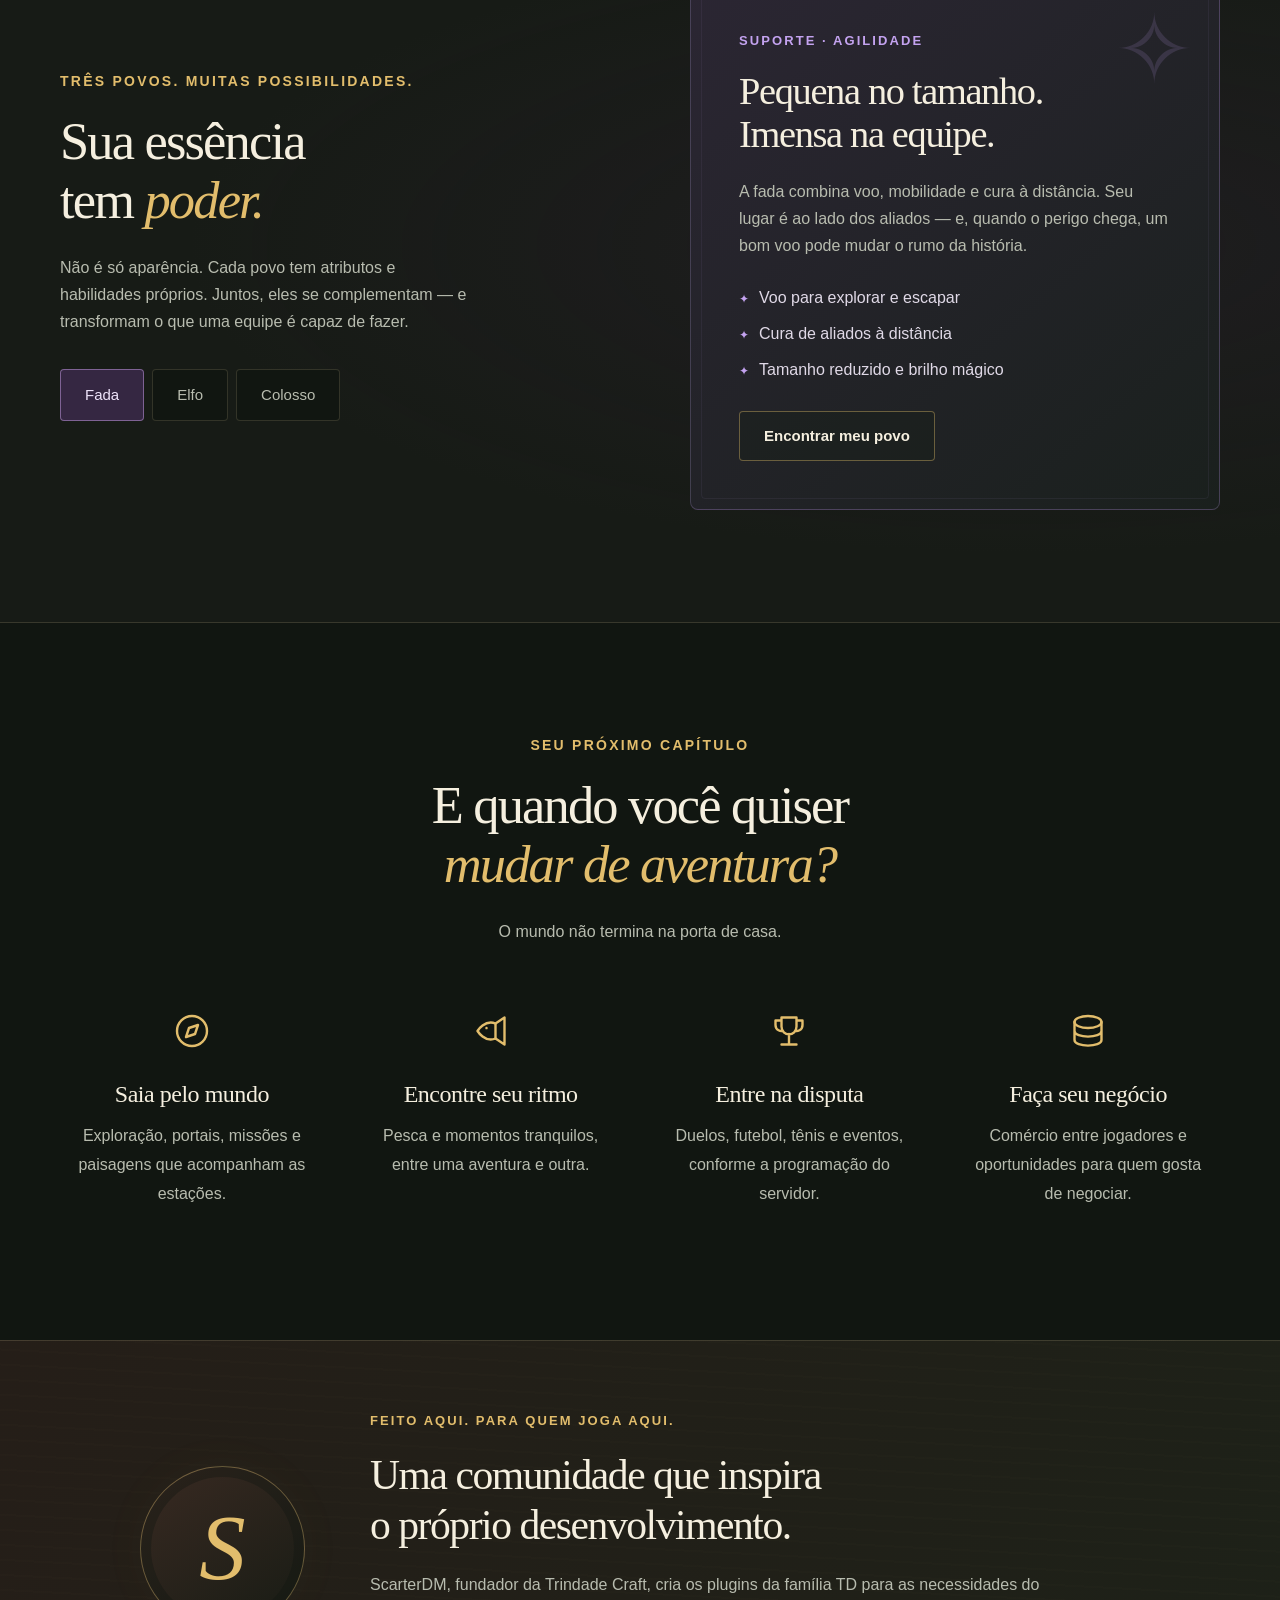
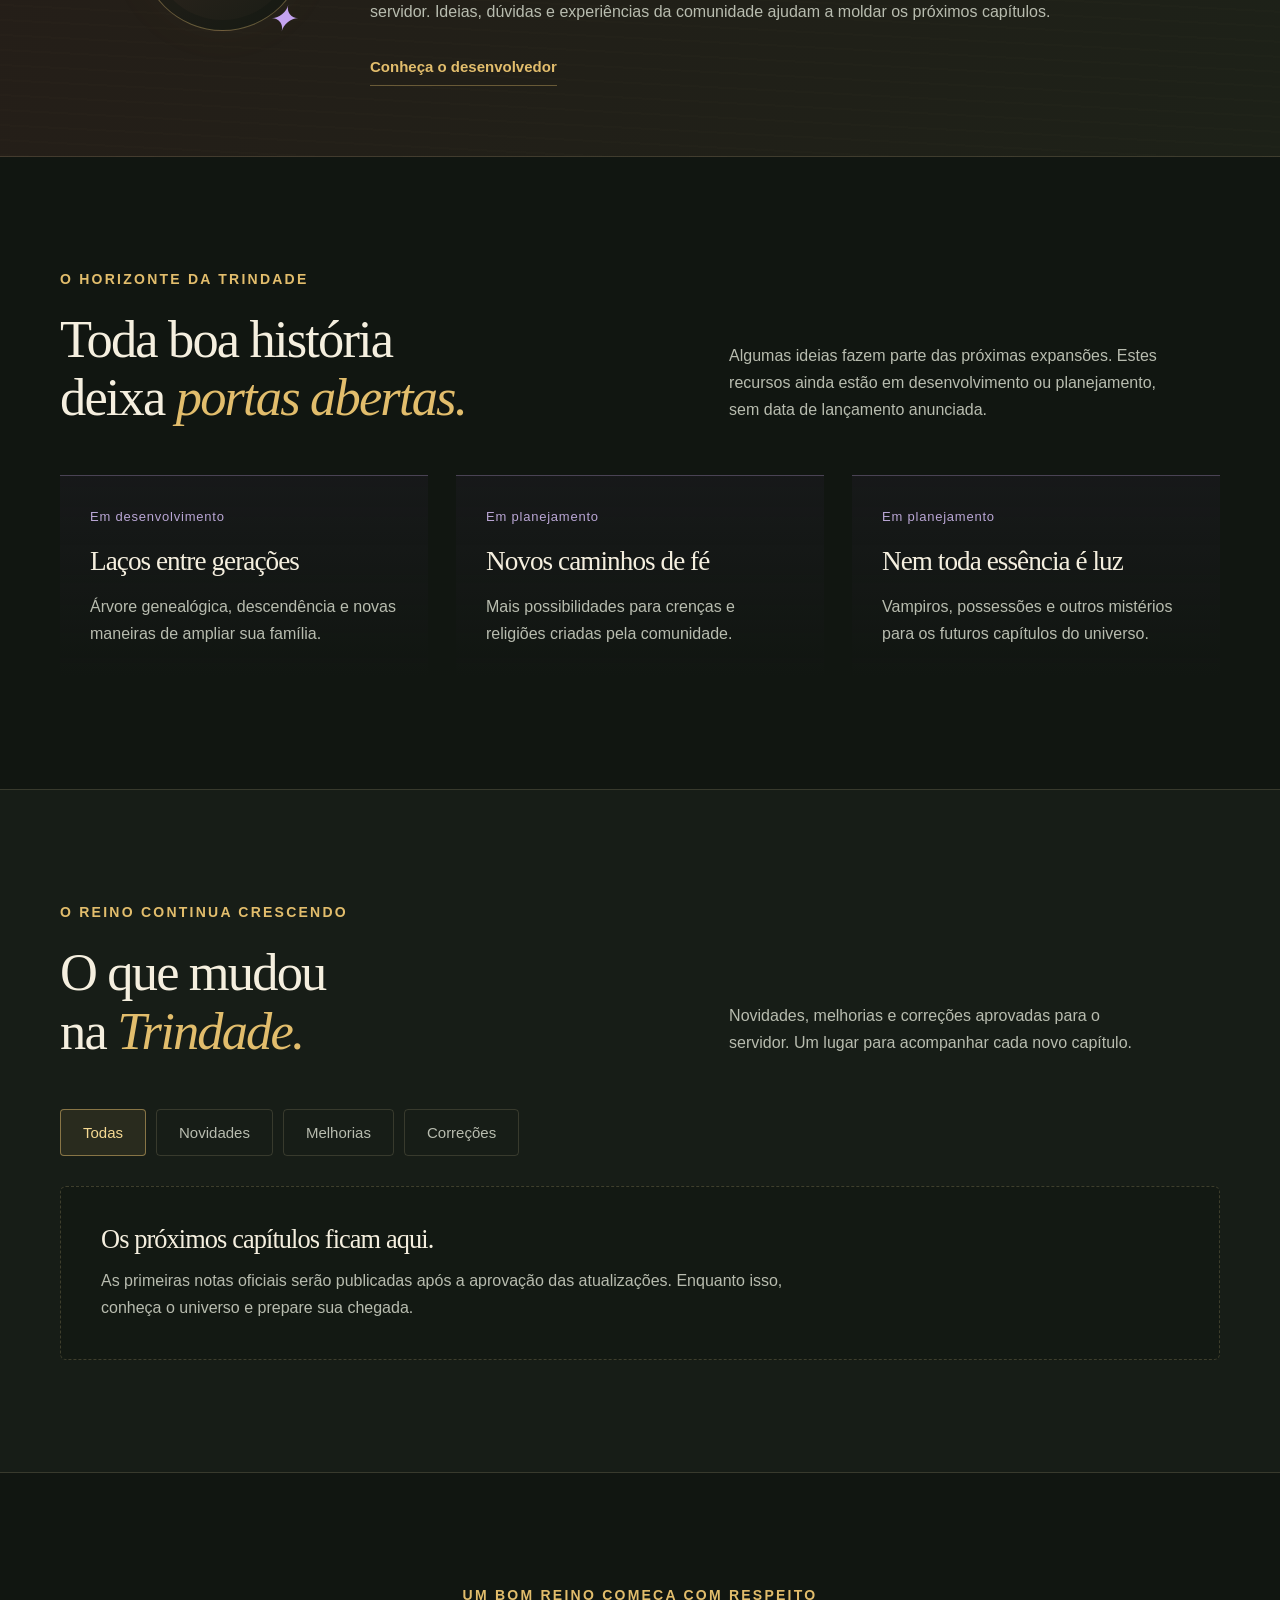
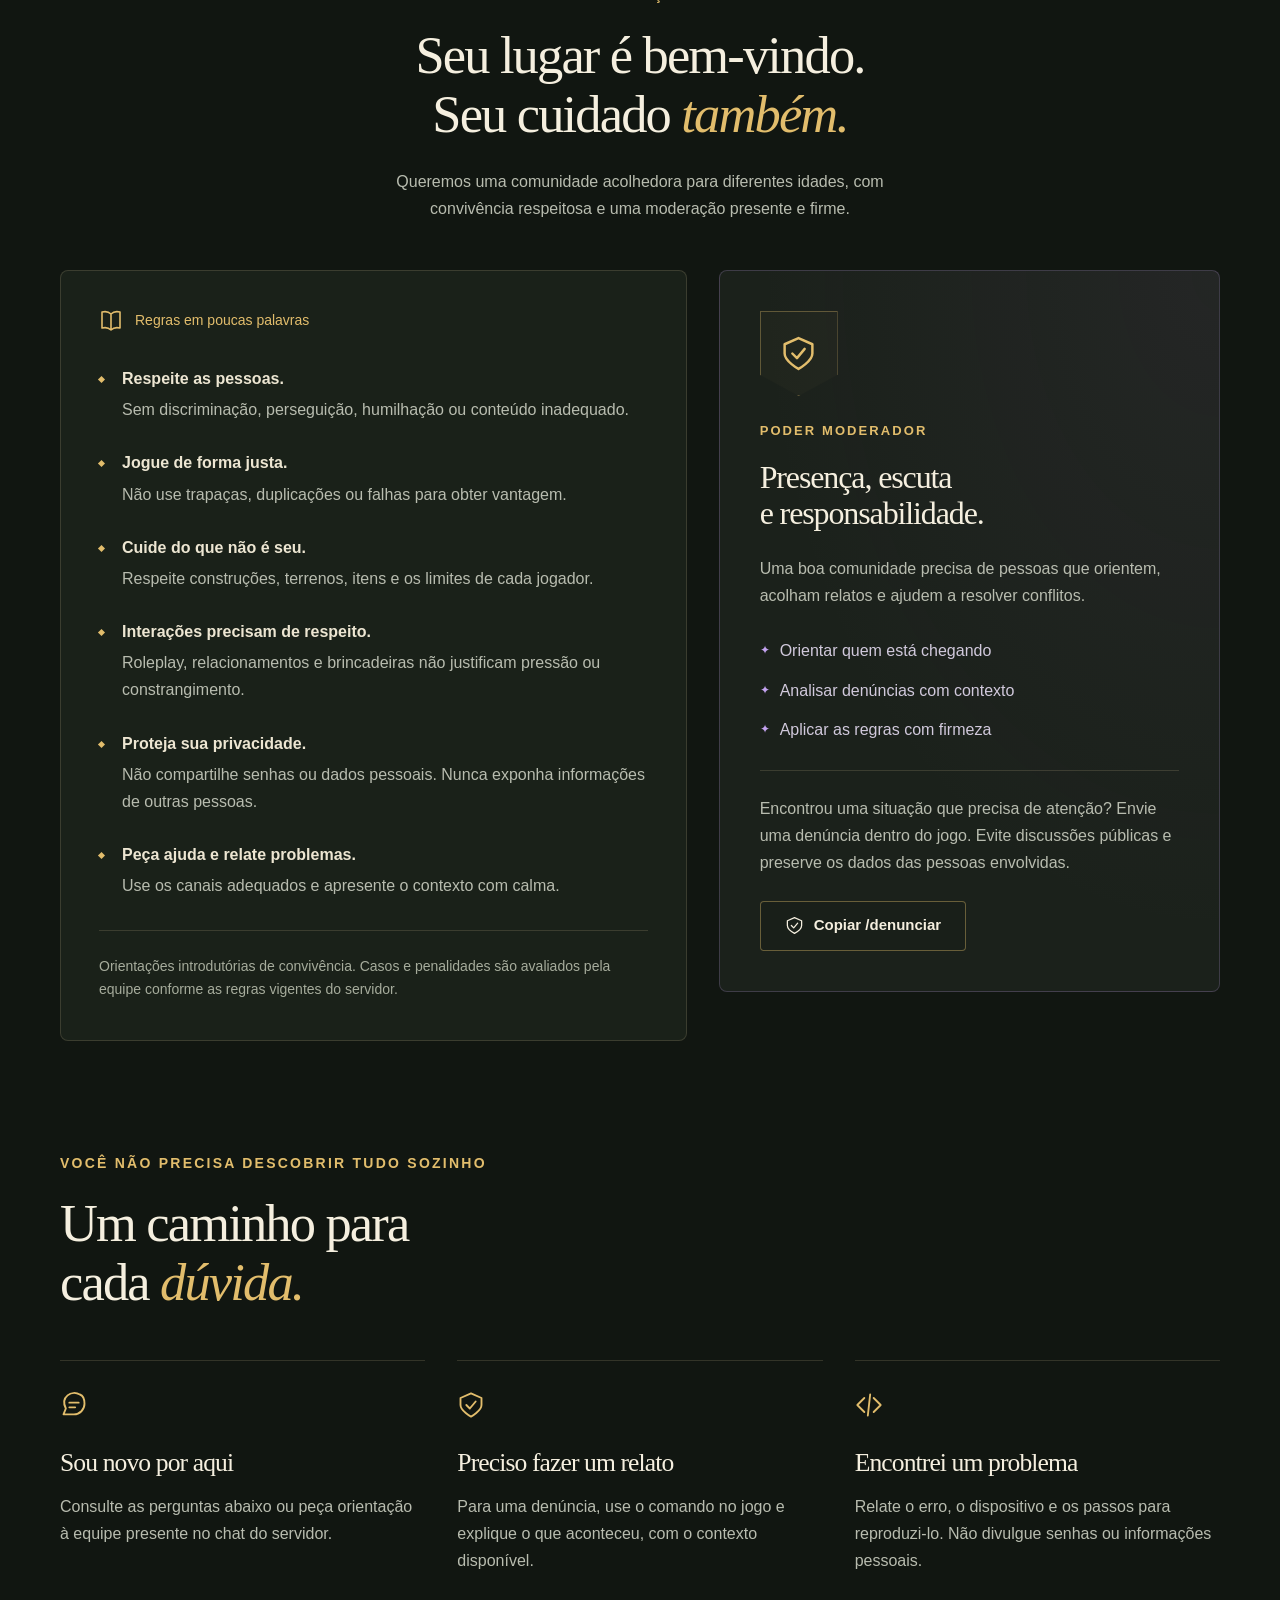
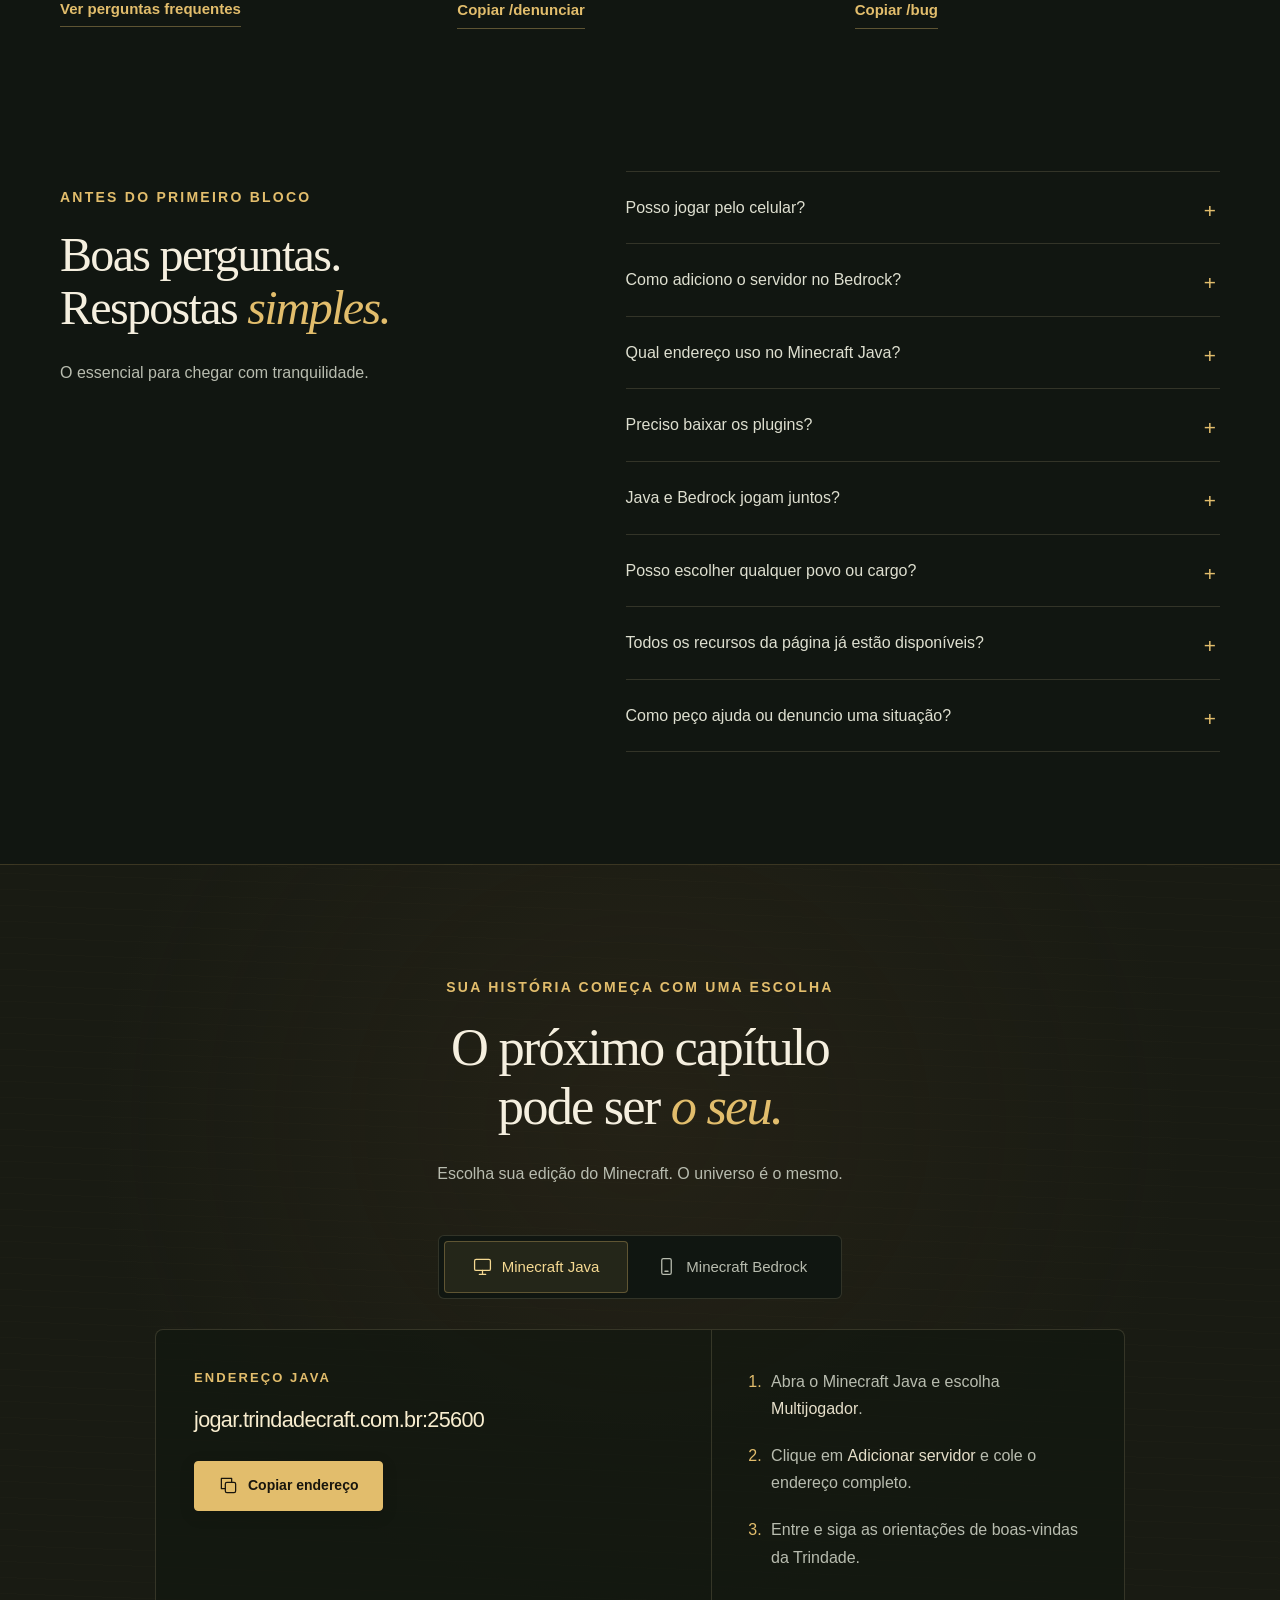
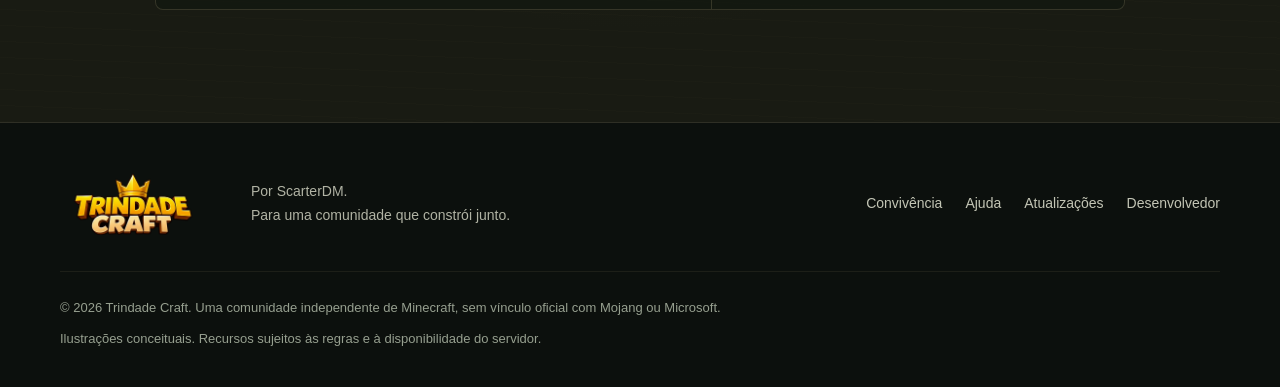
==== commit 9896c868: "Redesign player portal and clarify account onboarding" ====
--- a/index.html
+++ b/index.html
@@ -46,8 +46,8 @@
       <a class="brand" href="#inicio" aria-label="Trindade Craft, início"><img src="assets/logo-trindade.webp" alt="Trindade Craft" width="1923" height="818"></a>
       <button class="menu-toggle" type="button" aria-expanded="false" aria-controls="navegacao" aria-label="Abrir navegação"><svg><use href="#i-menu"/></svg></button>
       <nav id="navegacao" aria-label="Navegação principal">
-        <a href="noticias.html">Notícias</a><a href="conta.html">Minha conta</a><a href="#universo">Nosso universo</a><a href="#povos">Povos e magia</a><a href="#atualizacoes">Atualizações</a><a href="#comunidade">Comunidade</a>
-        <a class="button button-small" href="#jogar">Entrar no reino</a>
+        <a href="noticias.html">Notícias</a><a href="#universo">Nosso universo</a><a href="#povos">Povos e magia</a><a href="#atualizacoes">Atualizações</a><a href="#comunidade">Comunidade</a>
+        <a class="button button-small" href="conta.html">Minha conta</a>
       </nav>
     </div>
   </header>
